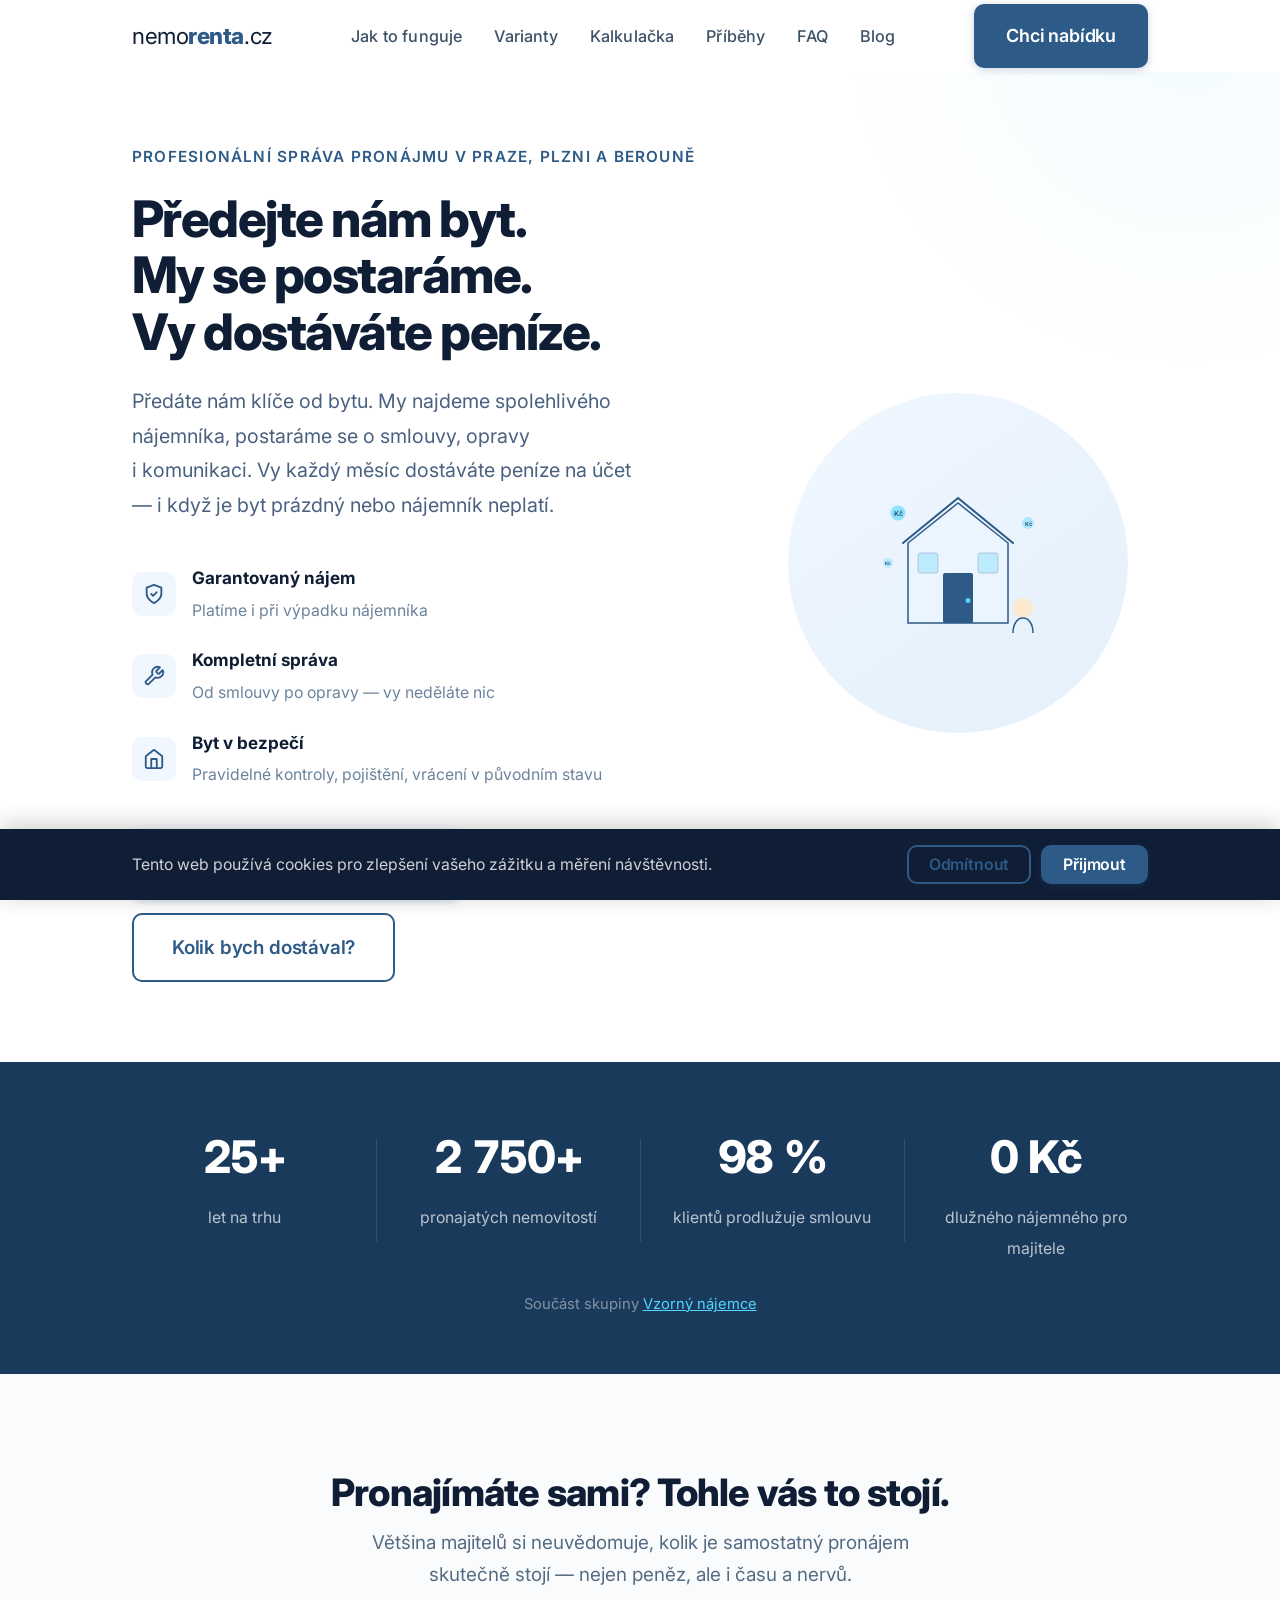
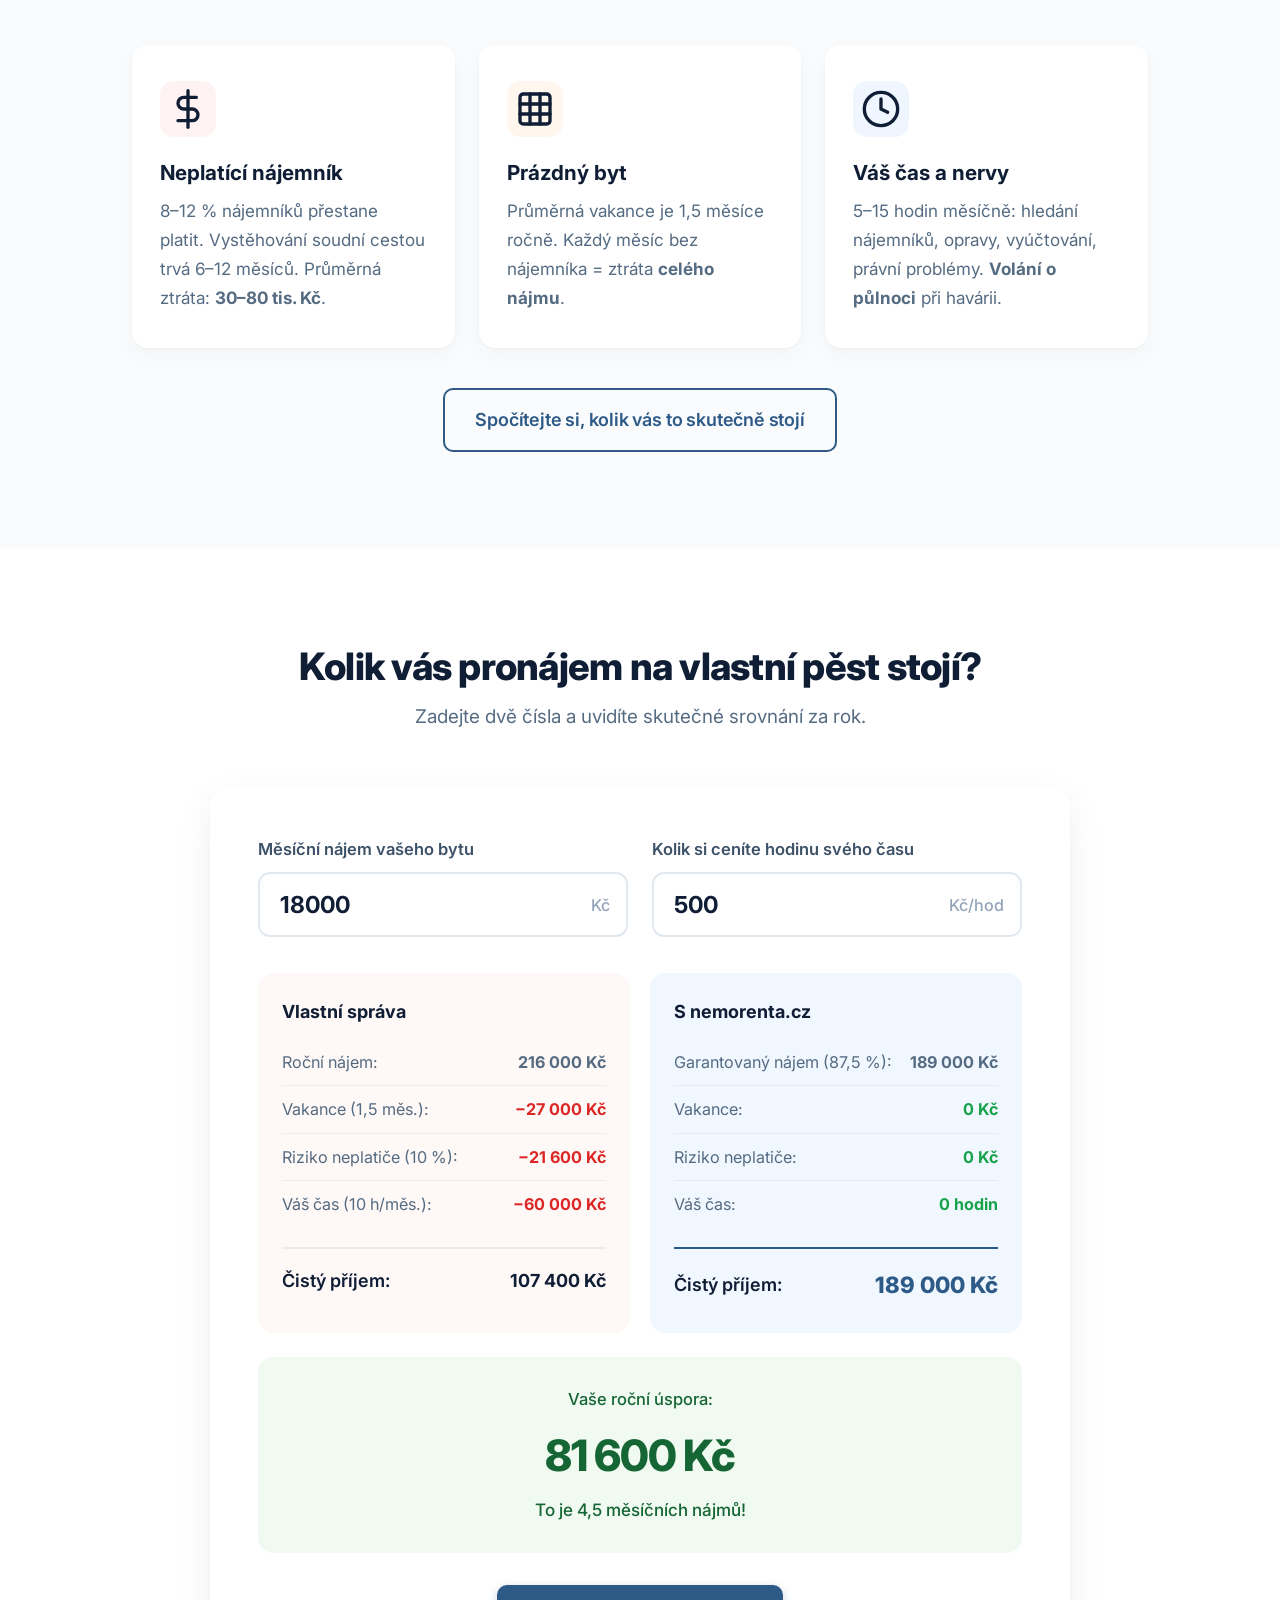
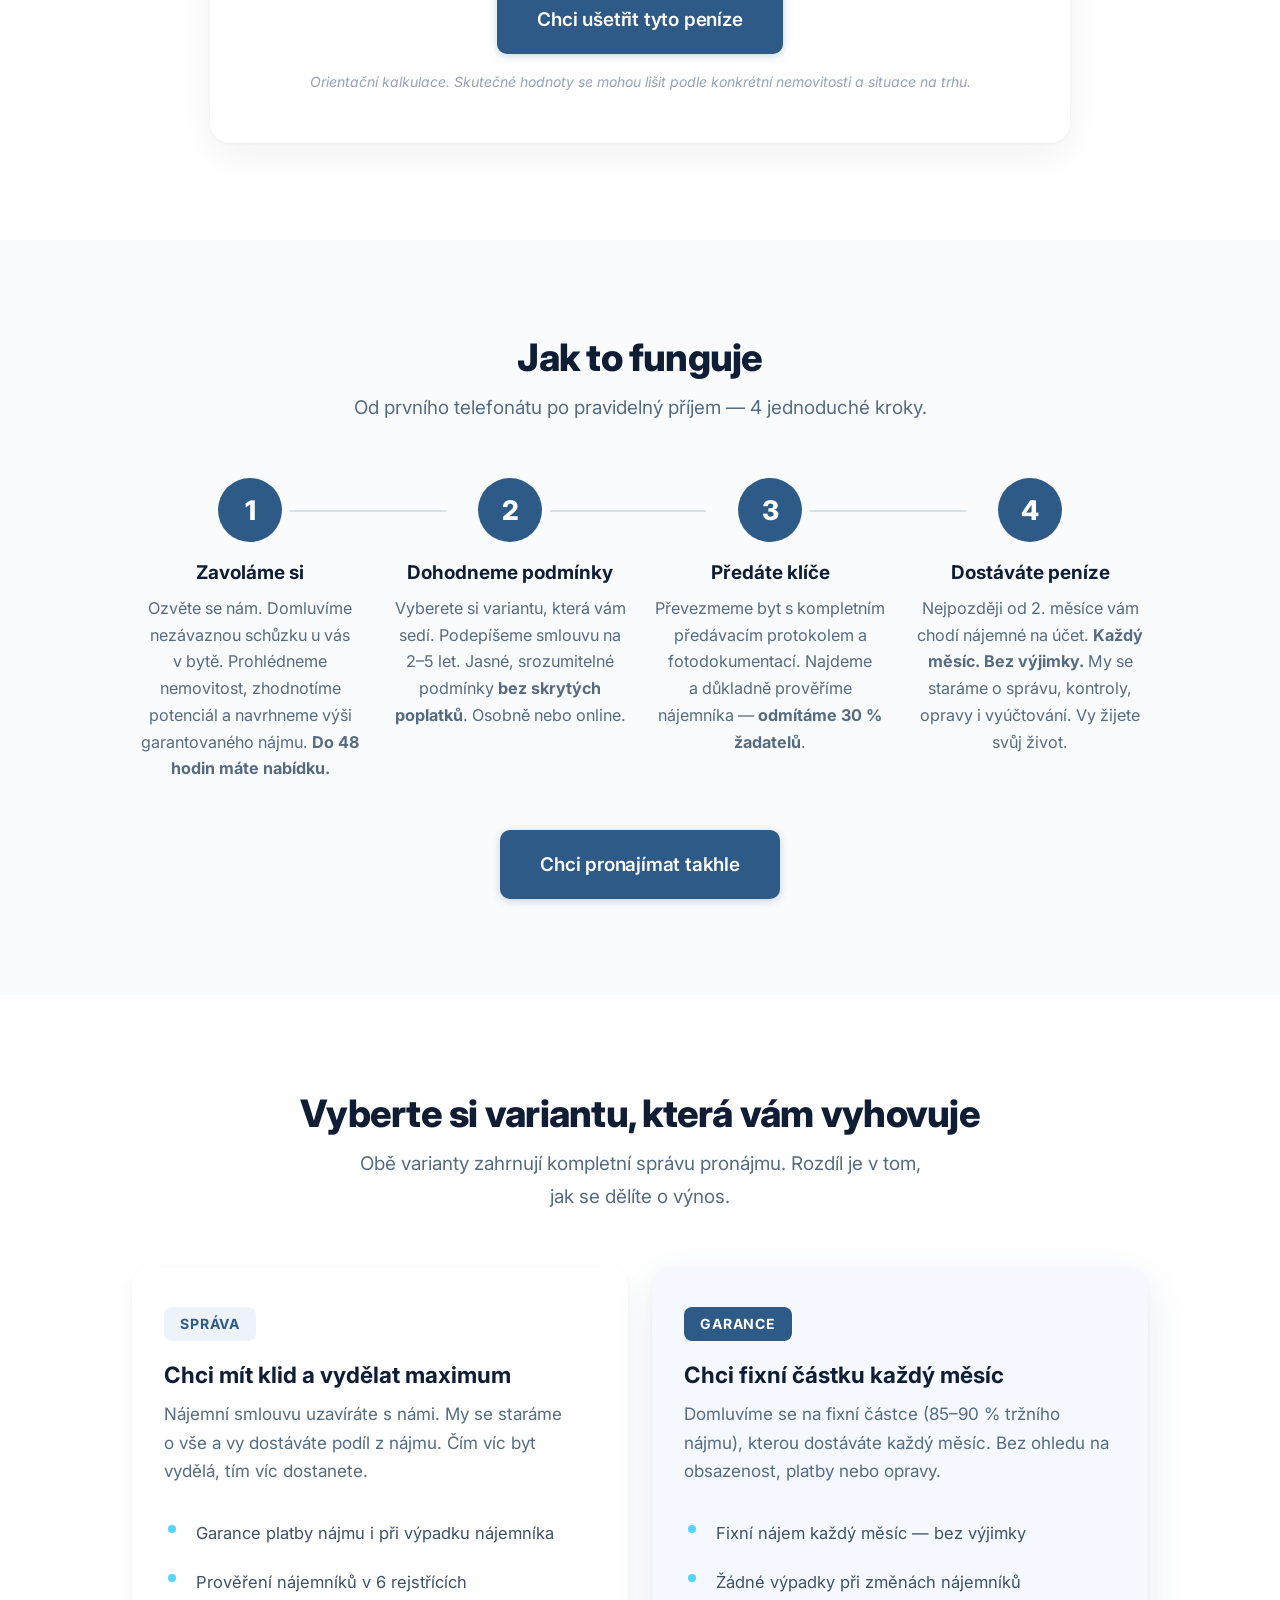
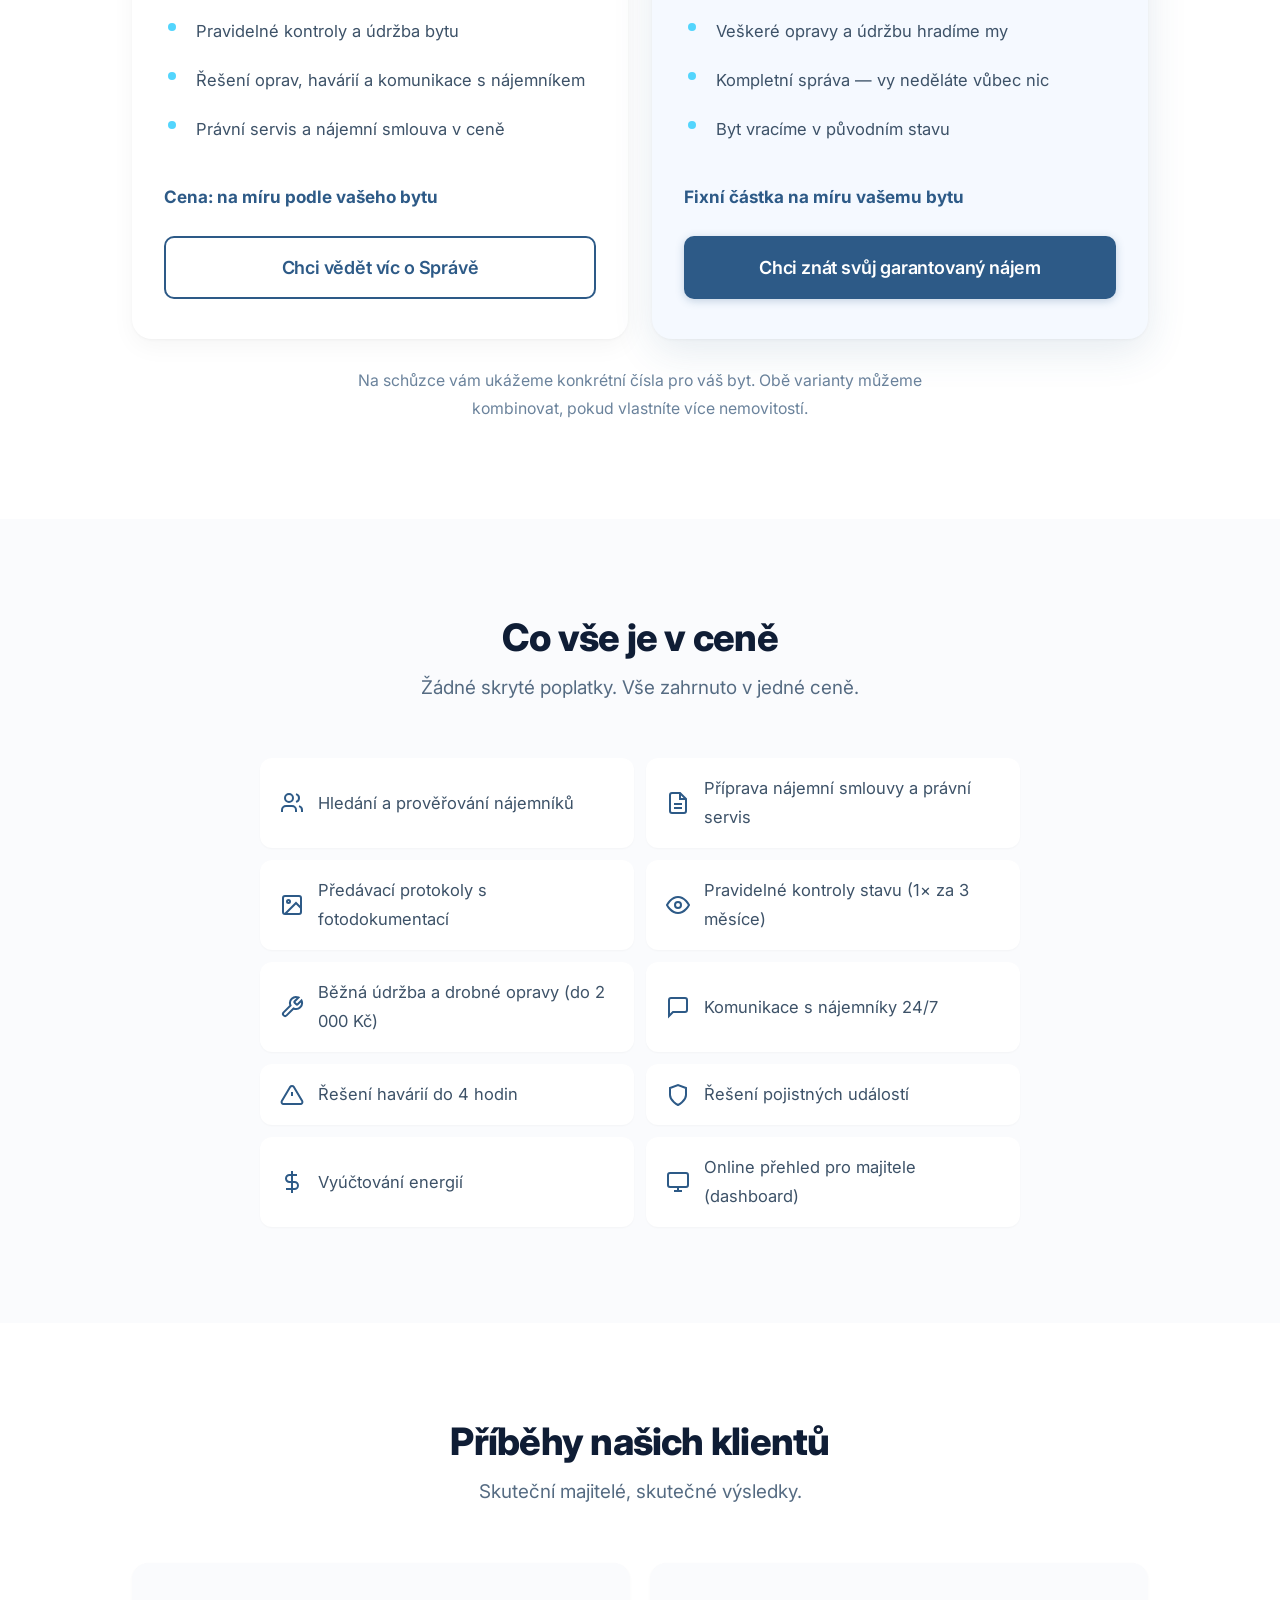
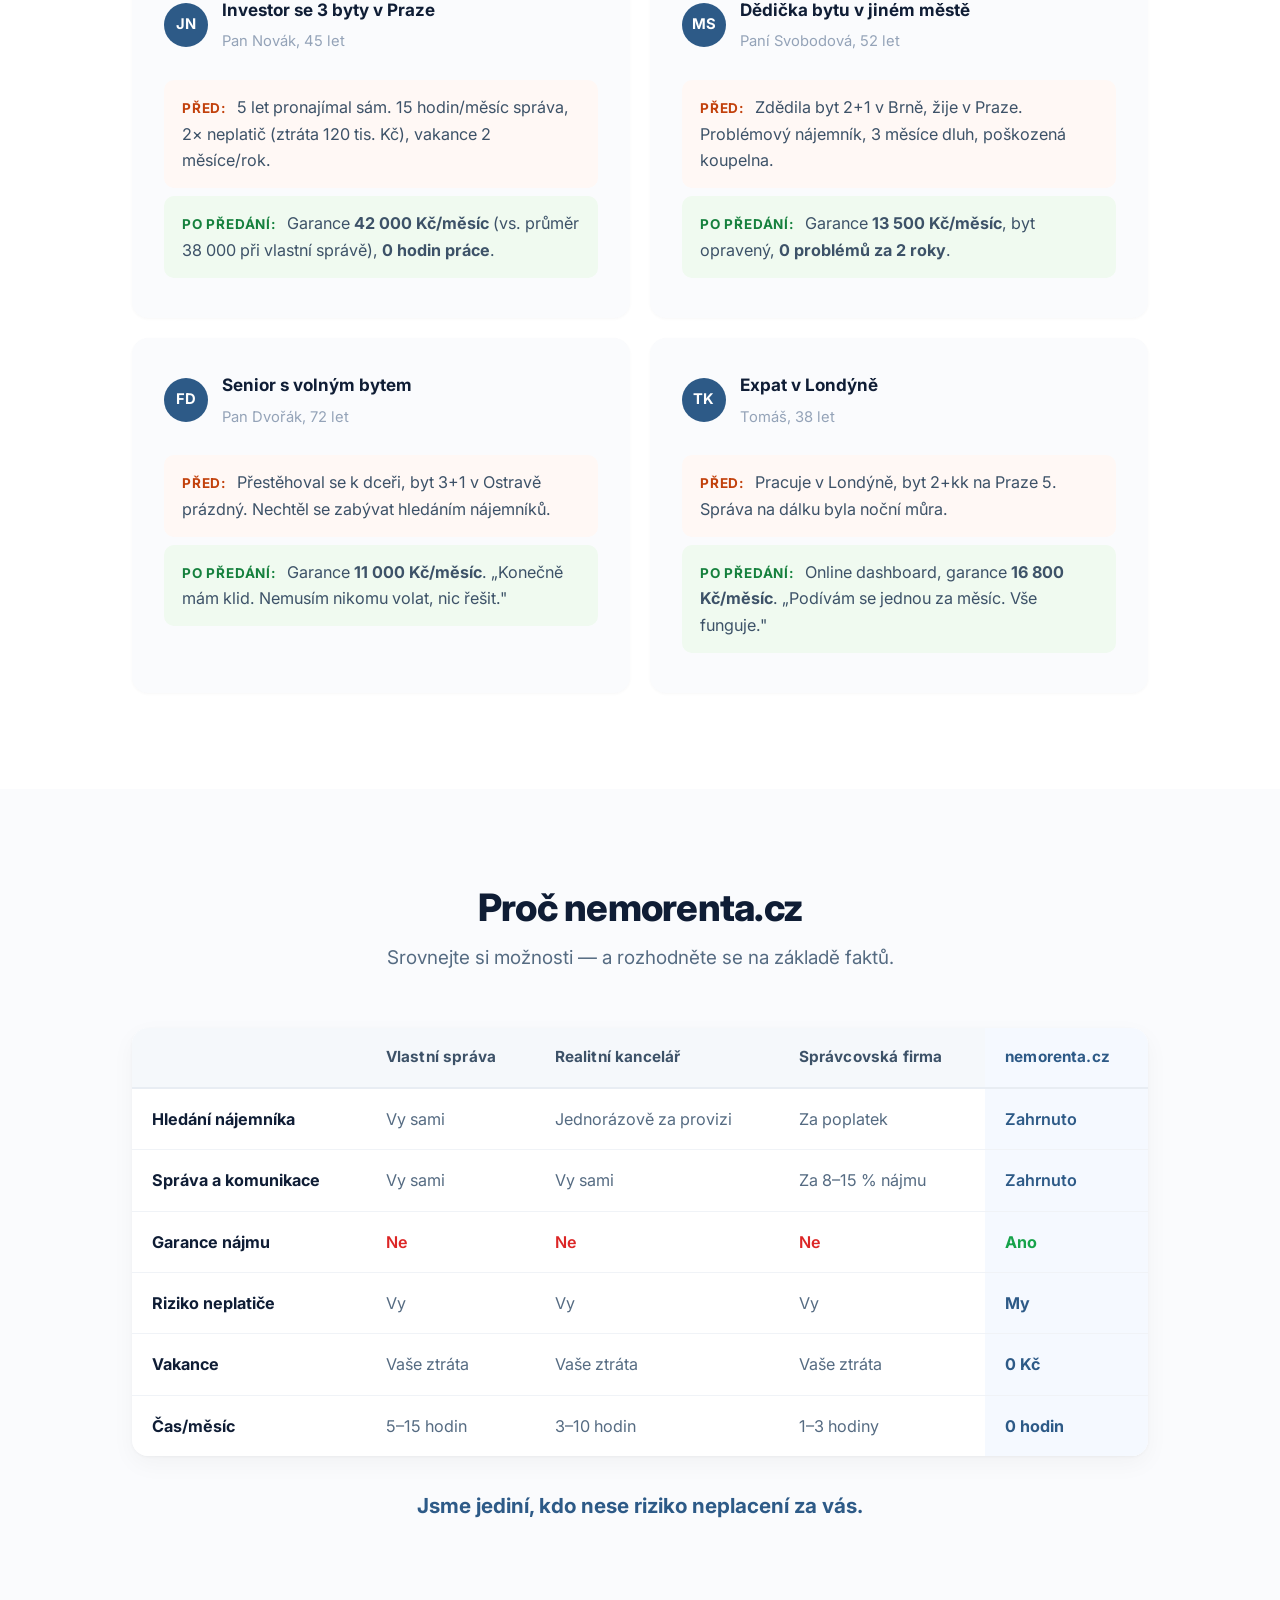
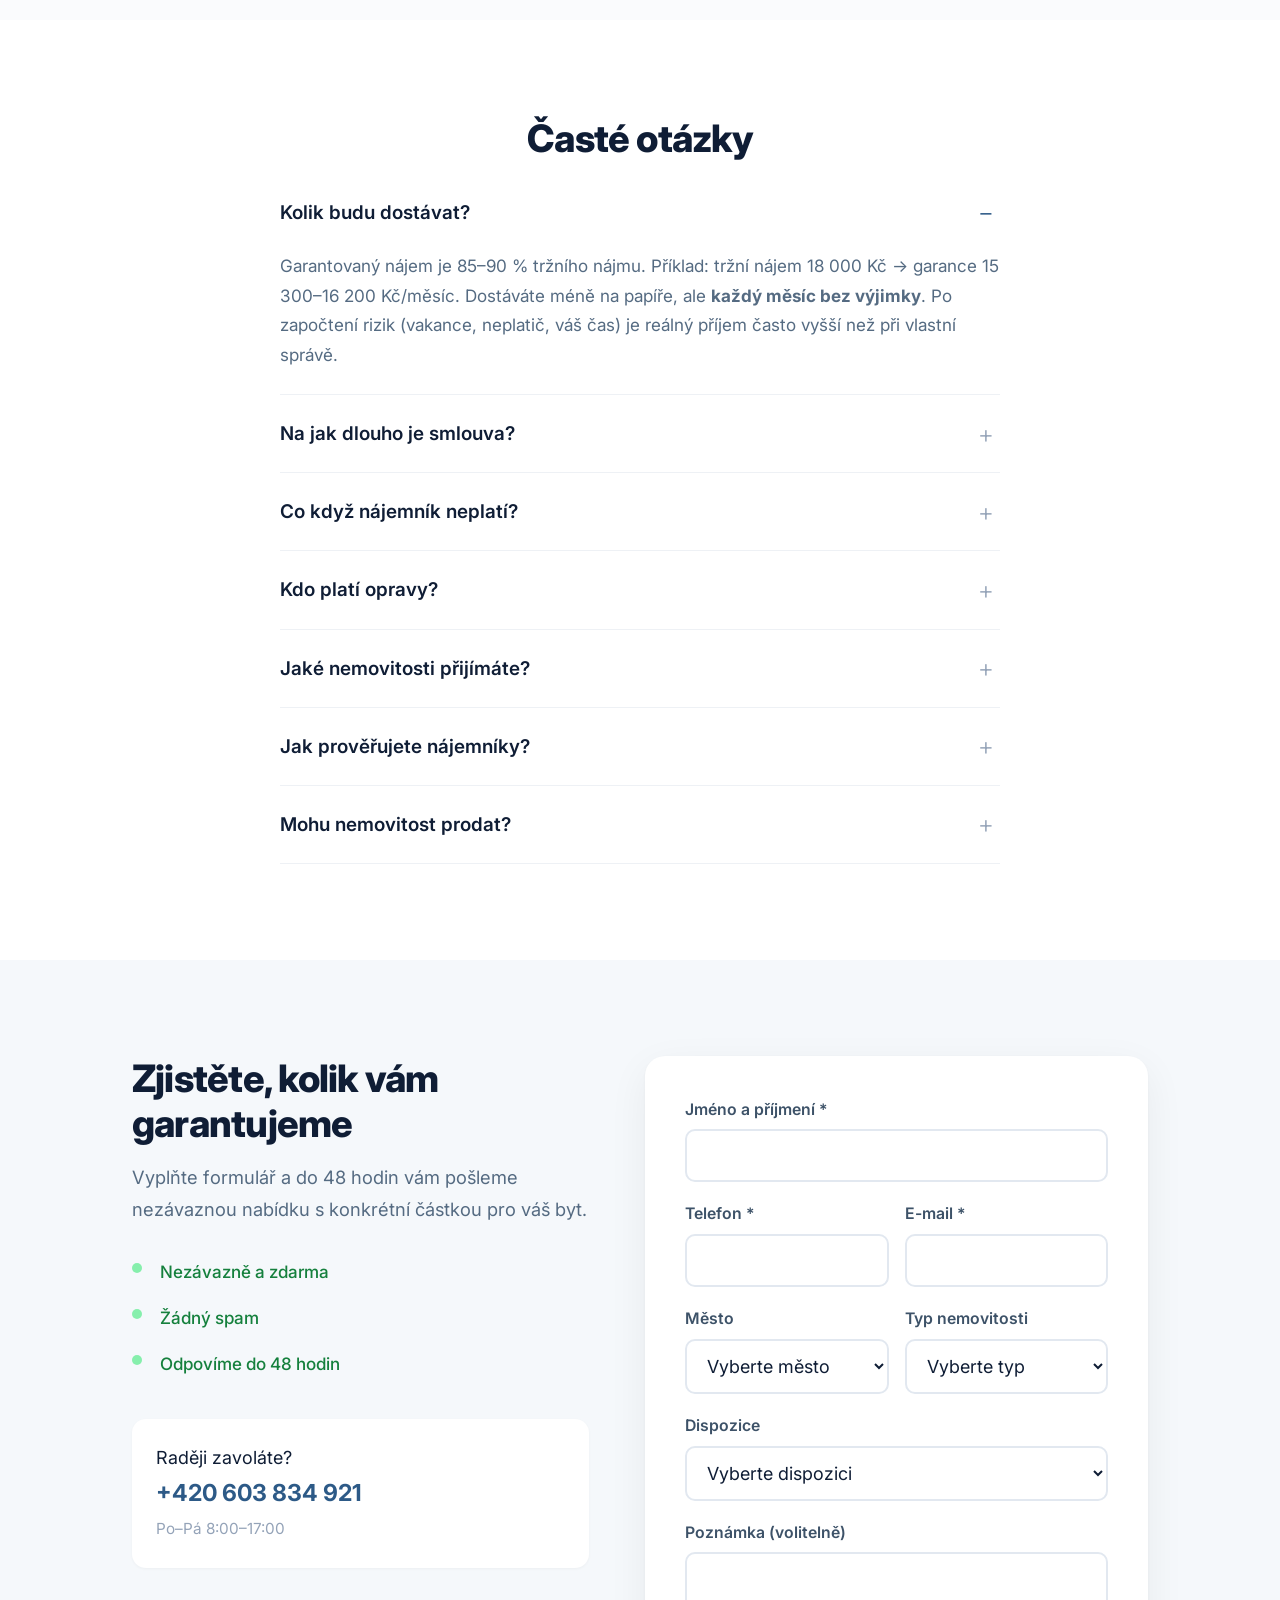
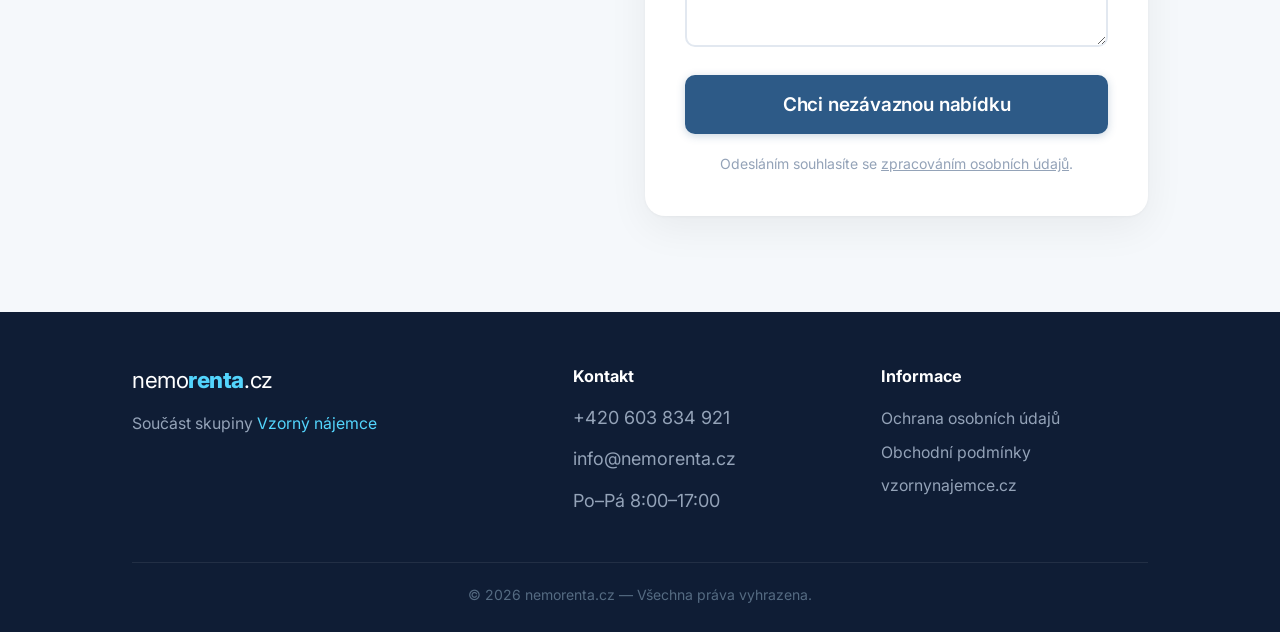
==== index.html @ b34152e7 "Blog integrace + Realvisor API připraveno" ====
<!DOCTYPE html>
<html lang="cs">
<head>
  <meta charset="UTF-8">
  <meta name="viewport" content="width=device-width, initial-scale=1.0">
  <title>nemorenta.cz – Pronájem bez starostí | Garantovaný nájem a správa nemovitostí</title>
  <meta name="description" content="Předejte nám svůj byt do správy. Garantujeme pravidelný nájem každý měsíc, staráme se o nájemníky i údržbu. Jednoduché a bezpečné.">
  <meta name="robots" content="index, follow">
  <meta property="og:title" content="nemorenta.cz – Pronájem bez starostí">
  <meta property="og:description" content="Předejte nám svůj byt do správy. Garantujeme pravidelný nájem každý měsíc.">
  <meta property="og:type" content="website">
  <meta property="og:url" content="https://nemorenta.cz">
  <meta property="og:locale" content="cs_CZ">
  <link rel="canonical" href="https://nemorenta.cz">
  <link rel="preconnect" href="https://fonts.googleapis.com">
  <link rel="preconnect" href="https://fonts.gstatic.com" crossorigin>
  <link href="https://fonts.googleapis.com/css2?family=Inter:wght@400;500;600;700;800&display=swap" rel="stylesheet">
  <link rel="icon" type="image/svg+xml" href="data:image/svg+xml,<svg xmlns='http://www.w3.org/2000/svg' viewBox='0 0 32 32'><rect width='32' height='32' rx='6' fill='%232D5A87'/><text x='16' y='23' text-anchor='middle' fill='white' font-size='18' font-weight='bold' font-family='sans-serif'>n</text></svg>">
  <link rel="stylesheet" href="style.css">

  <!-- Schema.org: LocalBusiness -->
  <script type="application/ld+json">
  {
    "@context": "https://schema.org",
    "@type": "LocalBusiness",
    "name": "nemorenta.cz",
    "description": "Profesionální správa pronájmu a garantovaný nájem pro majitele nemovitostí.",
    "url": "https://nemorenta.cz",
    "telephone": "+420603834921",
    "address": {
      "@type": "PostalAddress",
      "addressLocality": "Praha",
      "addressCountry": "CZ"
    },
    "parentOrganization": {
      "@type": "Organization",
      "name": "Vzorný nájemce",
      "url": "https://vzornynajemce.cz"
    }
  }
  </script>

  <!-- Schema.org: FAQPage -->
  <script type="application/ld+json">
  {
    "@context": "https://schema.org",
    "@type": "FAQPage",
    "mainEntity": [
      {
        "@type": "Question",
        "name": "Kolik budu dostávat?",
        "acceptedAnswer": {
          "@type": "Answer",
          "text": "Garantovaný nájem je 85–90 % tržního nájmu. Příklad: tržní nájem 18 000 Kč → garance 15 300–16 200 Kč/měsíc. Dostáváte méně na papíře, ale KAŽDÝ měsíc bez výjimky."
        }
      },
      {
        "@type": "Question",
        "name": "Na jak dlouho je smlouva?",
        "acceptedAnswer": {
          "@type": "Answer",
          "text": "Standardně 3 roky, minimum 2 roky. Výpovědní lhůta 3 měsíce. Po skončení můžete prodloužit, převzít nájemníka, nebo nemovitost převzít zpět."
        }
      },
      {
        "@type": "Question",
        "name": "Co když nájemník neplatí?",
        "acceptedAnswer": {
          "@type": "Answer",
          "text": "To je náš problém, ne váš. Vy dostáváte garantovaný nájem bez ohledu na platby nájemníka. Máme screening, kauce 2 měsíce, pojištění a právní oddělení."
        }
      },
      {
        "@type": "Question",
        "name": "Kdo platí opravy?",
        "acceptedAnswer": {
          "@type": "Answer",
          "text": "Drobné opravy do 2 000 Kč jsou v ceně. Větší opravy hradí majitel, ale my vše koordinujeme – vybereme řemeslníka, dohlédneme na kvalitu. Havárie řešíme do 4 hodin."
        }
      },
      {
        "@type": "Question",
        "name": "Jaké nemovitosti přijímáte?",
        "acceptedAnswer": {
          "@type": "Answer",
          "text": "Byty a domy v dobrém stavu v Praze a krajských městech. Funkční rozvody, bez závažných vad, platný PENB. Před podpisem provedeme bezplatnou prohlídku a ocenění."
        }
      },
      {
        "@type": "Question",
        "name": "Jak prověřujete nájemníky?",
        "acceptedAnswer": {
          "@type": "Answer",
          "text": "5stupňový screening: ověření identity, kontrola příjmu (min. 3× nájem), registry dlužníků (SOLUS, CRIBIS, exekuce), reference od předchozího pronajímatele, osobní pohovor. Odmítáme cca 30 % žadatelů."
        }
      },
      {
        "@type": "Question",
        "name": "Mohu nemovitost prodat?",
        "acceptedAnswer": {
          "@type": "Answer",
          "text": "Ano. Nový majitel může převzít smlouvu (výhoda – okamžitý příjem), nebo ji ukončíme s 3měsíční výpovědní lhůtou."
        }
      }
    ]
  }
  </script>
</head>
<body>

  <!-- ========== HEADER / NAV ========== -->
  <header class="header" id="header">
    <div class="container header__inner">
      <a href="/" class="header__logo">
        <span class="logo-text">nemo<strong>renta</strong>.cz</span>
      </a>
      <nav class="header__nav header__nav--desktop">
        <a href="#jak-to-funguje">Jak to funguje</a>
        <a href="#varianty">Varianty</a>
        <a href="#kalkulacka">Kalkulačka</a>
        <a href="#pribehy">Příběhy</a>
        <a href="#faq">FAQ</a>
        <a href="./blog/index.html">Blog</a>
      </nav>
      <a href="#formular" class="btn btn--primary header__cta">Chci nabídku</a>
      <button class="header__hamburger" id="hamburger" aria-label="Menu">
        <span></span><span></span><span></span>
      </button>
    </div>
  </header>

  <!-- Mobile nav overlay (outside header to avoid stacking context issues) -->
  <div class="mobile-nav" id="mobile-nav">
    <nav class="mobile-nav__inner">
      <a href="#jak-to-funguje">Jak to funguje</a>
      <a href="#varianty">Varianty</a>
      <a href="#kalkulacka">Kalkulačka</a>
      <a href="#pribehy">Příběhy</a>
      <a href="#faq">FAQ</a>
      <a href="./blog/index.html">Blog</a>
      <a href="#formular" class="btn btn--primary btn--lg btn--full mobile-nav__cta">Chci nabídku</a>
    </nav>
  </div>

  <!-- ========== 1. HERO ========== -->
  <section class="hero" id="hero">
    <div class="container hero__inner">
      <div class="hero__content">
        <p class="hero__overtitle">Profesionální správa pronájmu v Praze, Plzni a Berouně</p>
        <h1 class="hero__title">Předejte nám byt.<br>My se postaráme.<br>Vy dostáváte peníze.</h1>
        <p class="hero__subtitle">Předáte nám klíče od bytu. My najdeme spolehlivého nájemníka, postaráme se o&nbsp;smlouvy, opravy i&nbsp;komunikaci. Vy každý měsíc dostáváte peníze na&nbsp;účet — i&nbsp;když je byt prázdný nebo nájemník neplatí.</p>

        <div class="hero__features">
          <div class="hero__feature">
            <div class="hero__feature-icon">
              <svg width="32" height="32" viewBox="0 0 24 24" fill="none" stroke="currentColor" stroke-width="2" stroke-linecap="round" stroke-linejoin="round"><path d="M12 22s8-4 8-10V5l-8-3-8 3v7c0 6 8 10 8 10z"/><path d="m9 12 2 2 4-4"/></svg>
            </div>
            <div>
              <strong>Garantovaný nájem</strong>
              <span>Platíme i při výpadku nájemníka</span>
            </div>
          </div>
          <div class="hero__feature">
            <div class="hero__feature-icon">
              <svg width="32" height="32" viewBox="0 0 24 24" fill="none" stroke="currentColor" stroke-width="2" stroke-linecap="round" stroke-linejoin="round"><path d="M14.7 6.3a1 1 0 0 0 0 1.4l1.6 1.6a1 1 0 0 0 1.4 0l3.77-3.77a6 6 0 0 1-7.94 7.94l-6.91 6.91a2.12 2.12 0 0 1-3-3l6.91-6.91a6 6 0 0 1 7.94-7.94l-3.76 3.76z"/></svg>
            </div>
            <div>
              <strong>Kompletní správa</strong>
              <span>Od smlouvy po opravy — vy neděláte nic</span>
            </div>
          </div>
          <div class="hero__feature">
            <div class="hero__feature-icon">
              <svg width="32" height="32" viewBox="0 0 24 24" fill="none" stroke="currentColor" stroke-width="2" stroke-linecap="round" stroke-linejoin="round"><path d="m3 9 9-7 9 7v11a2 2 0 0 1-2 2H5a2 2 0 0 1-2-2z"/><polyline points="9 22 9 12 15 12 15 22"/></svg>
            </div>
            <div>
              <strong>Byt v bezpečí</strong>
              <span>Pravidelné kontroly, pojištění, vrácení v původním stavu</span>
            </div>
          </div>
        </div>

        <div class="hero__ctas">
          <a href="#formular" class="btn btn--primary btn--lg">Chci pronajímat bez starostí</a>
          <a href="#kalkulacka" class="btn btn--outline btn--lg">Kolik bych dostával?</a>
        </div>
      </div>
      <div class="hero__visual">
        <div class="hero__illustration">
          <svg viewBox="0 0 400 400" fill="none" xmlns="http://www.w3.org/2000/svg">
            <!-- House -->
            <path d="M200 80L100 160V320H300V160L200 80Z" fill="#EBF5FF" stroke="#2D5A87" stroke-width="3"/>
            <rect x="170" y="220" width="60" height="100" rx="4" fill="#2D5A87"/>
            <circle cx="220" cy="275" r="5" fill="#53D5FD"/>
            <rect x="120" y="180" width="40" height="40" rx="4" fill="#53D5FD" opacity="0.3" stroke="#2D5A87" stroke-width="2"/>
            <rect x="240" y="180" width="40" height="40" rx="4" fill="#53D5FD" opacity="0.3" stroke="#2D5A87" stroke-width="2"/>
            <path d="M90 160L200 70L310 160" stroke="#2D5A87" stroke-width="4" stroke-linecap="round"/>
            <!-- Person relaxing -->
            <circle cx="330" cy="290" r="20" fill="#FDE8D0"/>
            <path d="M310 340C310 320 320 310 330 310C340 310 350 320 350 340" stroke="#2D5A87" stroke-width="3" fill="none"/>
            <!-- Coin/money symbols -->
            <circle cx="80" cy="100" r="15" fill="#53D5FD" opacity="0.6"/>
            <text x="80" y="105" text-anchor="middle" fill="#2D5A87" font-size="14" font-weight="bold">Kč</text>
            <circle cx="340" cy="120" r="12" fill="#53D5FD" opacity="0.4"/>
            <text x="340" y="125" text-anchor="middle" fill="#2D5A87" font-size="11" font-weight="bold">Kč</text>
            <circle cx="60" cy="200" r="10" fill="#53D5FD" opacity="0.3"/>
            <text x="60" y="204" text-anchor="middle" fill="#2D5A87" font-size="9" font-weight="bold">Kč</text>
          </svg>
        </div>
      </div>
    </div>
  </section>

  <!-- ========== 2. SOCIAL PROOF – ČÍSLA ========== -->
  <section class="stats">
    <div class="container">
      <div class="stats__grid">
        <div class="stats__item">
          <span class="stats__number">25+</span>
          <span class="stats__label">let na trhu</span>
        </div>
        <div class="stats__item">
          <span class="stats__number">2 750+</span>
          <span class="stats__label">pronajatých nemovitostí</span>
        </div>
        <div class="stats__item">
          <span class="stats__number">98 %</span>
          <span class="stats__label">klientů prodlužuje smlouvu</span>
        </div>
        <div class="stats__item">
          <span class="stats__number">0 Kč</span>
          <span class="stats__label">dlužného nájemného pro majitele</span>
        </div>
      </div>
      <p class="stats__note">Součást skupiny <a href="https://vzornynajemce.cz" target="_blank" rel="noopener">Vzorný nájemce</a></p>
    </div>
  </section>

  <!-- ========== 3. BOLESTI MAJITELE ========== -->
  <section class="problems" id="problemy">
    <div class="container">
      <h2 class="section-title reveal">Pronajímáte sami? Tohle vás to stojí.</h2>
      <p class="section-subtitle reveal">Většina majitelů si neuvědomuje, kolik je samostatný pronájem skutečně stojí — nejen peněz, ale i času a nervů.</p>

      <div class="problems__grid">
        <div class="problems__card reveal reveal-delay-1">
          <div class="problems__icon problems__icon--red">
            <svg width="40" height="40" viewBox="0 0 24 24" fill="none" stroke="currentColor" stroke-width="2" stroke-linecap="round" stroke-linejoin="round"><line x1="12" y1="1" x2="12" y2="23"/><path d="M17 5H9.5a3.5 3.5 0 0 0 0 7h5a3.5 3.5 0 0 1 0 7H6"/></svg>
          </div>
          <h3>Neplatící nájemník</h3>
          <p>8–12 % nájemníků přestane platit. Vystěhování soudní cestou trvá 6–12 měsíců. Průměrná ztráta: <strong>30–80 tis. Kč</strong>.</p>
        </div>
        <div class="problems__card reveal reveal-delay-2">
          <div class="problems__icon problems__icon--orange">
            <svg width="40" height="40" viewBox="0 0 24 24" fill="none" stroke="currentColor" stroke-width="2" stroke-linecap="round" stroke-linejoin="round"><rect x="3" y="3" width="18" height="18" rx="2" ry="2"/><line x1="9" y1="3" x2="9" y2="21"/><line x1="15" y1="3" x2="15" y2="21"/><line x1="3" y1="9" x2="21" y2="9"/><line x1="3" y1="15" x2="21" y2="15"/></svg>
          </div>
          <h3>Prázdný byt</h3>
          <p>Průměrná vakance je 1,5 měsíce ročně. Každý měsíc bez nájemníka = ztráta <strong>celého nájmu</strong>.</p>
        </div>
        <div class="problems__card reveal reveal-delay-3">
          <div class="problems__icon problems__icon--blue">
            <svg width="40" height="40" viewBox="0 0 24 24" fill="none" stroke="currentColor" stroke-width="2" stroke-linecap="round" stroke-linejoin="round"><circle cx="12" cy="12" r="10"/><polyline points="12 6 12 12 16 14"/></svg>
          </div>
          <h3>Váš čas a nervy</h3>
          <p>5–15 hodin měsíčně: hledání nájemníků, opravy, vyúčtování, právní problémy. <strong>Volání o půlnoci</strong> při havárii.</p>
        </div>
      </div>

      <div class="problems__cta">
        <a href="#kalkulacka" class="btn btn--outline">Spočítejte si, kolik vás to skutečně stojí</a>
      </div>
    </div>
  </section>

  <!-- ========== 4. KALKULAČKA NÁKLADŮ ========== -->
  <section class="calculator" id="kalkulacka">
    <div class="container">
      <h2 class="section-title reveal">Kolik vás pronájem na vlastní pěst stojí?</h2>
      <p class="section-subtitle reveal">Zadejte dvě čísla a uvidíte skutečné srovnání za rok.</p>

      <div class="calculator__box reveal">
        <div class="calculator__inputs">
          <div class="calculator__field">
            <label for="calc-rent">Měsíční nájem vašeho bytu</label>
            <div class="calculator__input-wrap">
              <input type="number" id="calc-rent" value="18000" min="5000" max="100000" step="500">
              <span class="calculator__unit">Kč</span>
            </div>
          </div>
          <div class="calculator__field">
            <label for="calc-hourly">Kolik si ceníte hodinu svého času</label>
            <div class="calculator__input-wrap">
              <input type="number" id="calc-hourly" value="500" min="100" max="5000" step="50">
              <span class="calculator__unit">Kč/hod</span>
            </div>
          </div>
        </div>

        <div class="calculator__results" id="calc-results">
          <div class="calculator__comparison">
            <div class="calculator__col calculator__col--own">
              <h3>Vlastní správa</h3>
              <ul id="calc-own-list">
                <li>Roční nájem: <strong id="calc-own-gross">216 000 Kč</strong></li>
                <li class="calc-minus">Vakance (1,5 měs.): <strong id="calc-own-vacancy">−27 000 Kč</strong></li>
                <li class="calc-minus">Riziko neplatiče (10 %): <strong id="calc-own-risk">−21 600 Kč</strong></li>
                <li class="calc-minus">Váš čas (10 h/měs.): <strong id="calc-own-time">−60 000 Kč</strong></li>
              </ul>
              <div class="calculator__total">
                <span>Čistý příjem:</span>
                <strong id="calc-own-total">107 400 Kč</strong>
              </div>
            </div>
            <div class="calculator__col calculator__col--pro">
              <h3>S nemorenta.cz</h3>
              <ul>
                <li>Garantovaný nájem (87,5 %): <strong id="calc-pro-rent">189 000 Kč</strong></li>
                <li class="calc-zero">Vakance: <strong>0 Kč</strong></li>
                <li class="calc-zero">Riziko neplatiče: <strong>0 Kč</strong></li>
                <li class="calc-zero">Váš čas: <strong>0 hodin</strong></li>
              </ul>
              <div class="calculator__total calculator__total--highlight">
                <span>Čistý příjem:</span>
                <strong id="calc-pro-total">189 000 Kč</strong>
              </div>
            </div>
          </div>
          <div class="calculator__savings" id="calc-savings">
            <span class="calculator__savings-label">Vaše roční úspora:</span>
            <span class="calculator__savings-amount" id="calc-savings-amount">81 600 Kč</span>
            <span class="calculator__savings-months" id="calc-savings-months">To jsou 4,5 měsíčních nájmů!</span>
          </div>
        </div>

        <div class="calculator__action">
          <a href="#formular" class="btn btn--primary btn--lg">Chci ušetřit tyto peníze</a>
        </div>

        <p class="calculator__disclaimer">Orientační kalkulace. Skutečné hodnoty se mohou lišit podle konkrétní nemovitosti a situace na trhu.</p>
      </div>
    </div>
  </section>

  <!-- ========== 5. JAK TO FUNGUJE – 4 KROKY ========== -->
  <section class="steps" id="jak-to-funguje">
    <div class="container">
      <h2 class="section-title reveal">Jak to funguje</h2>
      <p class="section-subtitle reveal">Od prvního telefonátu po pravidelný příjem — 4 jednoduché kroky.</p>

      <div class="steps__grid">
        <div class="steps__item reveal reveal-delay-1">
          <div class="steps__number">1</div>
          <h3>Zavoláme si</h3>
          <p>Ozvěte se nám. Domluvíme nezávaznou schůzku u&nbsp;vás v&nbsp;bytě. Prohlédneme nemovitost, zhodnotíme potenciál a&nbsp;navrhneme výši garantovaného nájmu. <strong>Do 48 hodin máte nabídku.</strong></p>
        </div>
        <div class="steps__item reveal reveal-delay-2">
          <div class="steps__number">2</div>
          <h3>Dohodneme podmínky</h3>
          <p>Vyberete si variantu, která vám sedí. Podepíšeme smlouvu na 2–5 let. Jasné, srozumitelné podmínky <strong>bez skrytých poplatků</strong>. Osobně nebo online.</p>
        </div>
        <div class="steps__item reveal reveal-delay-3">
          <div class="steps__number">3</div>
          <h3>Předáte klíče</h3>
          <p>Převezmeme byt s kompletním předávacím protokolem a fotodokumentací. Najdeme a&nbsp;důkladně prověříme nájemníka — <strong>odmítáme 30 % žadatelů</strong>.</p>
        </div>
        <div class="steps__item reveal reveal-delay-4">
          <div class="steps__number">4</div>
          <h3>Dostáváte peníze</h3>
          <p>Nejpozději od 2. měsíce vám chodí nájemné na účet. <strong>Každý měsíc. Bez výjimky.</strong> My se staráme o&nbsp;správu, kontroly, opravy i&nbsp;vyúčtování. Vy žijete svůj život.</p>
        </div>
      </div>

      <div class="steps__cta">
        <a href="#formular" class="btn btn--primary btn--lg">Chci pronajímat takhle</a>
      </div>
    </div>
  </section>

  <!-- ========== 6. DVĚ VARIANTY ========== -->
  <section class="variants" id="varianty">
    <div class="container">
      <h2 class="section-title reveal">Vyberte si variantu, která vám vyhovuje</h2>
      <p class="section-subtitle reveal">Obě varianty zahrnují kompletní správu pronájmu. Rozdíl je v&nbsp;tom, jak se dělíte o&nbsp;výnos.</p>

      <div class="variants__grid">
        <div class="variants__card reveal reveal-delay-1">
          <div class="variants__badge">Správa</div>
          <h3>Chci mít klid a&nbsp;vydělat maximum</h3>
          <p class="variants__desc">Nájemní smlouvu uzavíráte s&nbsp;námi. My se staráme o&nbsp;vše a&nbsp;vy dostáváte podíl z&nbsp;nájmu. Čím víc byt vydělá, tím víc dostanete.</p>
          <ul class="variants__list">
            <li>Garance platby nájmu i při výpadku nájemníka</li>
            <li>Prověření nájemníků v 6 rejstřících</li>
            <li>Pravidelné kontroly a údržba bytu</li>
            <li>Řešení oprav, havárií a komunikace s nájemníkem</li>
            <li>Právní servis a nájemní smlouva v ceně</li>
          </ul>
          <p class="variants__price">Cena: na míru podle vašeho bytu</p>
          <a href="#formular" class="btn btn--outline btn--full">Chci vědět víc o Správě</a>
        </div>

        <div class="variants__card variants__card--featured reveal reveal-delay-2">
          <div class="variants__badge variants__badge--featured">Garance</div>
          <h3>Chci fixní částku každý měsíc</h3>
          <p class="variants__desc">Domluvíme se na fixní částce (85–90 % tržního nájmu), kterou dostáváte každý měsíc. Bez ohledu na obsazenost, platby nebo opravy.</p>
          <ul class="variants__list">
            <li>Fixní nájem každý měsíc — bez výjimky</li>
            <li>Žádné výpadky při změnách nájemníků</li>
            <li>Veškeré opravy a údržbu hradíme my</li>
            <li>Kompletní správa — vy neděláte vůbec nic</li>
            <li>Byt vracíme v původním stavu</li>
          </ul>
          <p class="variants__price">Fixní částka na míru vašemu bytu</p>
          <a href="#formular" class="btn btn--primary btn--full">Chci znát svůj garantovaný nájem</a>
        </div>
      </div>

      <p class="variants__footnote">Na schůzce vám ukážeme konkrétní čísla pro váš byt. Obě varianty můžeme kombinovat, pokud vlastníte více nemovitostí.</p>
    </div>
  </section>

  <!-- ========== 7. CO VŠE JE V CENĚ ========== -->
  <section class="services" id="sluzby">
    <div class="container">
      <h2 class="section-title reveal">Co vše je v ceně</h2>
      <p class="section-subtitle reveal">Žádné skryté poplatky. Vše zahrnuto v jedné ceně.</p>

      <div class="services__grid reveal">
        <div class="services__item">
          <svg width="28" height="28" viewBox="0 0 24 24" fill="none" stroke="#2D5A87" stroke-width="2"><path d="M16 21v-2a4 4 0 0 0-4-4H6a4 4 0 0 0-4 4v2"/><circle cx="9" cy="7" r="4"/><path d="M22 21v-2a4 4 0 0 0-3-3.87"/><path d="M16 3.13a4 4 0 0 1 0 7.75"/></svg>
          <span>Hledání a prověřování nájemníků</span>
        </div>
        <div class="services__item">
          <svg width="28" height="28" viewBox="0 0 24 24" fill="none" stroke="#2D5A87" stroke-width="2"><path d="M14 2H6a2 2 0 0 0-2 2v16a2 2 0 0 0 2 2h12a2 2 0 0 0 2-2V8z"/><polyline points="14 2 14 8 20 8"/><line x1="16" y1="13" x2="8" y2="13"/><line x1="16" y1="17" x2="8" y2="17"/></svg>
          <span>Příprava nájemní smlouvy a právní servis</span>
        </div>
        <div class="services__item">
          <svg width="28" height="28" viewBox="0 0 24 24" fill="none" stroke="#2D5A87" stroke-width="2"><rect x="3" y="3" width="18" height="18" rx="2"/><circle cx="8.5" cy="8.5" r="1.5"/><polyline points="21 15 16 10 5 21"/></svg>
          <span>Předávací protokoly s fotodokumentací</span>
        </div>
        <div class="services__item">
          <svg width="28" height="28" viewBox="0 0 24 24" fill="none" stroke="#2D5A87" stroke-width="2"><path d="M1 12s4-8 11-8 11 8 11 8-4 8-11 8-11-8-11-8z"/><circle cx="12" cy="12" r="3"/></svg>
          <span>Pravidelné kontroly stavu (1&times; za 3 měsíce)</span>
        </div>
        <div class="services__item">
          <svg width="28" height="28" viewBox="0 0 24 24" fill="none" stroke="#2D5A87" stroke-width="2"><path d="M14.7 6.3a1 1 0 0 0 0 1.4l1.6 1.6a1 1 0 0 0 1.4 0l3.77-3.77a6 6 0 0 1-7.94 7.94l-6.91 6.91a2.12 2.12 0 0 1-3-3l6.91-6.91a6 6 0 0 1 7.94-7.94l-3.76 3.76z"/></svg>
          <span>Běžná údržba a drobné opravy (do 2 000 Kč)</span>
        </div>
        <div class="services__item">
          <svg width="28" height="28" viewBox="0 0 24 24" fill="none" stroke="#2D5A87" stroke-width="2"><path d="M21 15a2 2 0 0 1-2 2H7l-4 4V5a2 2 0 0 1 2-2h14a2 2 0 0 1 2 2z"/></svg>
          <span>Komunikace s nájemníky 24/7</span>
        </div>
        <div class="services__item">
          <svg width="28" height="28" viewBox="0 0 24 24" fill="none" stroke="#2D5A87" stroke-width="2"><path d="M10.29 3.86L1.82 18a2 2 0 0 0 1.71 3h16.94a2 2 0 0 0 1.71-3L13.71 3.86a2 2 0 0 0-3.42 0z"/><line x1="12" y1="9" x2="12" y2="13"/><line x1="12" y1="17" x2="12.01" y2="17"/></svg>
          <span>Řešení havárií do 4 hodin</span>
        </div>
        <div class="services__item">
          <svg width="28" height="28" viewBox="0 0 24 24" fill="none" stroke="#2D5A87" stroke-width="2"><path d="M12 22s8-4 8-10V5l-8-3-8 3v7c0 6 8 10 8 10z"/></svg>
          <span>Řešení pojistných událostí</span>
        </div>
        <div class="services__item">
          <svg width="28" height="28" viewBox="0 0 24 24" fill="none" stroke="#2D5A87" stroke-width="2"><line x1="12" y1="1" x2="12" y2="23"/><path d="M17 5H9.5a3.5 3.5 0 0 0 0 7h5a3.5 3.5 0 0 1 0 7H6"/></svg>
          <span>Vyúčtování energií</span>
        </div>
        <div class="services__item">
          <svg width="28" height="28" viewBox="0 0 24 24" fill="none" stroke="#2D5A87" stroke-width="2"><rect x="2" y="3" width="20" height="14" rx="2" ry="2"/><line x1="8" y1="21" x2="16" y2="21"/><line x1="12" y1="17" x2="12" y2="21"/></svg>
          <span>Online přehled pro majitele (dashboard)</span>
        </div>
      </div>
    </div>
  </section>

  <!-- ========== 8. PŘÍBĚHY KLIENTŮ ========== -->
  <section class="stories" id="pribehy">
    <div class="container">
      <h2 class="section-title reveal">Příběhy našich klientů</h2>
      <p class="section-subtitle reveal">Skuteční majitelé, skutečné výsledky.</p>

      <div class="stories__grid">
        <div class="stories__card reveal">
          <div class="stories__header">
            <div class="stories__avatar">JN</div>
            <div>
              <strong>Investor se 3 byty v Praze</strong>
              <span>Pan Novák, 45 let</span>
            </div>
          </div>
          <div class="stories__before">
            <span class="stories__label">Před:</span>
            5 let pronajímal sám. 15 hodin/měsíc správa, 2&times; neplatič (ztráta 120 tis. Kč), vakance 2 měsíce/rok.
          </div>
          <div class="stories__after">
            <span class="stories__label">Po předání:</span>
            Garance <strong>42 000 Kč/měsíc</strong> (vs. průměr 38 000 při vlastní správě), <strong>0 hodin práce</strong>.
          </div>
        </div>

        <div class="stories__card reveal">
          <div class="stories__header">
            <div class="stories__avatar">MS</div>
            <div>
              <strong>Dědička bytu v jiném městě</strong>
              <span>Paní Svobodová, 52 let</span>
            </div>
          </div>
          <div class="stories__before">
            <span class="stories__label">Před:</span>
            Zdědila byt 2+1 v Brně, žije v Praze. Problémový nájemník, 3 měsíce dluh, poškozená koupelna.
          </div>
          <div class="stories__after">
            <span class="stories__label">Po předání:</span>
            Garance <strong>13 500 Kč/měsíc</strong>, byt opravený, <strong>0 problémů za 2 roky</strong>.
          </div>
        </div>

        <div class="stories__card reveal">
          <div class="stories__header">
            <div class="stories__avatar">FD</div>
            <div>
              <strong>Senior s volným bytem</strong>
              <span>Pan Dvořák, 72 let</span>
            </div>
          </div>
          <div class="stories__before">
            <span class="stories__label">Před:</span>
            Přestěhoval se k dceři, byt 3+1 v Ostravě prázdný. Nechtěl se zabývat hledáním nájemníků.
          </div>
          <div class="stories__after">
            <span class="stories__label">Po předání:</span>
            Garance <strong>11 000 Kč/měsíc</strong>. „Konečně mám klid. Nemusím nikomu volat, nic řešit."
          </div>
        </div>

        <div class="stories__card reveal">
          <div class="stories__header">
            <div class="stories__avatar">TK</div>
            <div>
              <strong>Expat v Londýně</strong>
              <span>Tomáš, 38 let</span>
            </div>
          </div>
          <div class="stories__before">
            <span class="stories__label">Před:</span>
            Pracuje v Londýně, byt 2+kk na Praze 5. Správa na dálku byla noční můra.
          </div>
          <div class="stories__after">
            <span class="stories__label">Po předání:</span>
            Online dashboard, garance <strong>16 800 Kč/měsíc</strong>. „Podívám se jednou za měsíc. Vše funguje."
          </div>
        </div>
      </div>
    </div>
  </section>

  <!-- ========== 9. SROVNÁNÍ ========== -->
  <section class="comparison" id="srovnani">
    <div class="container">
      <h2 class="section-title reveal">Proč nemorenta.cz</h2>
      <p class="section-subtitle reveal">Srovnejte si možnosti — a rozhodněte se na základě faktů.</p>

      <div class="comparison__table-wrap reveal">
        <table class="comparison__table">
          <thead>
            <tr>
              <th></th>
              <th>Vlastní správa</th>
              <th>Realitní kancelář</th>
              <th>Správcovská firma</th>
              <th class="comparison__highlight">nemorenta.cz</th>
            </tr>
          </thead>
          <tbody>
            <tr>
              <td><strong>Hledání nájemníka</strong></td>
              <td>Vy sami</td>
              <td>Jednorázově za provizi</td>
              <td>Za poplatek</td>
              <td class="comparison__highlight">Zahrnuto</td>
            </tr>
            <tr>
              <td><strong>Správa a komunikace</strong></td>
              <td>Vy sami</td>
              <td>Vy sami</td>
              <td>Za 8–15 % nájmu</td>
              <td class="comparison__highlight">Zahrnuto</td>
            </tr>
            <tr>
              <td><strong>Garance nájmu</strong></td>
              <td class="comparison__no">Ne</td>
              <td class="comparison__no">Ne</td>
              <td class="comparison__no">Ne</td>
              <td class="comparison__highlight comparison__yes">Ano</td>
            </tr>
            <tr>
              <td><strong>Riziko neplatiče</strong></td>
              <td>Vy</td>
              <td>Vy</td>
              <td>Vy</td>
              <td class="comparison__highlight"><strong>My</strong></td>
            </tr>
            <tr>
              <td><strong>Vakance</strong></td>
              <td>Vaše ztráta</td>
              <td>Vaše ztráta</td>
              <td>Vaše ztráta</td>
              <td class="comparison__highlight"><strong>0 Kč</strong></td>
            </tr>
            <tr>
              <td><strong>Čas/měsíc</strong></td>
              <td>5–15 hodin</td>
              <td>3–10 hodin</td>
              <td>1–3 hodiny</td>
              <td class="comparison__highlight"><strong>0 hodin</strong></td>
            </tr>
          </tbody>
        </table>
      </div>

      <p class="comparison__key-message">Jsme jediní, kdo nese riziko neplacení za vás.</p>
    </div>
  </section>

  <!-- ========== 10. FAQ ========== -->
  <section class="faq" id="faq">
    <div class="container">
      <h2 class="section-title reveal">Časté otázky</h2>

      <div class="faq__list reveal">
        <details class="faq__item" open>
          <summary class="faq__question">Kolik budu dostávat?</summary>
          <div class="faq__answer">
            <p>Garantovaný nájem je 85–90 % tržního nájmu. Příklad: tržní nájem 18 000 Kč &rarr; garance 15 300–16 200 Kč/měsíc. Dostáváte méně na&nbsp;papíře, ale <strong>každý měsíc bez výjimky</strong>. Po započtení rizik (vakance, neplatič, váš čas) je reálný příjem často vyšší než při vlastní správě.</p>
          </div>
        </details>

        <details class="faq__item">
          <summary class="faq__question">Na jak dlouho je smlouva?</summary>
          <div class="faq__answer">
            <p>Standardně 3 roky, minimum 2 roky. Výpovědní lhůta 3 měsíce. Po skončení můžete prodloužit, převzít nájemníka, nebo nemovitost převzít zpět.</p>
          </div>
        </details>

        <details class="faq__item">
          <summary class="faq__question">Co když nájemník neplatí?</summary>
          <div class="faq__answer">
            <p>To je náš problém, ne váš. Vy dostáváte garantovaný nájem bez ohledu na platby nájemníka. Máme screening, kauce 2 měsíce, pojištění a právní oddělení.</p>
          </div>
        </details>

        <details class="faq__item">
          <summary class="faq__question">Kdo platí opravy?</summary>
          <div class="faq__answer">
            <p>Drobné opravy do 2 000 Kč jsou v ceně. Větší opravy hradí majitel, ale my vše koordinujeme — vybereme řemeslníka, dohlédneme na kvalitu. Havárie řešíme okamžitě (do 4 hodin). Vše s fotodokumentací.</p>
          </div>
        </details>

        <details class="faq__item">
          <summary class="faq__question">Jaké nemovitosti přijímáte?</summary>
          <div class="faq__answer">
            <p>Byty a domy v dobrém stavu v Praze a krajských městech. Funkční rozvody, bez závažných vad, platný PENB. Před podpisem provedeme bezplatnou prohlídku a ocenění.</p>
          </div>
        </details>

        <details class="faq__item">
          <summary class="faq__question">Jak prověřujete nájemníky?</summary>
          <div class="faq__answer">
            <p>5stupňový screening: ověření identity, kontrola příjmu (min. 3&times; nájem), registry dlužníků (SOLUS, CRIBIS, exekuce), reference od předchozího pronajímatele, osobní pohovor. <strong>Odmítáme cca 30 % žadatelů.</strong></p>
          </div>
        </details>

        <details class="faq__item">
          <summary class="faq__question">Mohu nemovitost prodat?</summary>
          <div class="faq__answer">
            <p>Ano. Nový majitel může převzít smlouvu (výhoda — okamžitý příjem), nebo ji ukončíme s 3měsíční výpovědní lhůtou. Garantovaný nájem může zvýšit prodejní cenu nemovitosti.</p>
          </div>
        </details>
      </div>
    </div>
  </section>

  <!-- ========== 11. ZÁVĚREČNÉ CTA – FORMULÁŘ ========== -->
  <section class="contact" id="formular">
    <div class="container">
      <div class="contact__inner">
        <div class="contact__text reveal">
          <h2 class="section-title section-title--left">Zjistěte, kolik vám garantujeme</h2>
          <p>Vyplňte formulář a&nbsp;do 48 hodin vám pošleme nezávaznou nabídku s&nbsp;konkrétní částkou pro váš byt.</p>
          <ul class="contact__benefits">
            <li>Nezávazně a zdarma</li>
            <li>Žádný spam</li>
            <li>Odpovíme do 48 hodin</li>
          </ul>
          <div class="contact__phone">
            <p>Raději zavoláte? <br><a href="tel:+420603834921"><strong>+420 603 834 921</strong></a><br><span>Po–Pá 8:00–17:00</span></p>
          </div>
        </div>

        <form class="contact__form reveal reveal-delay-1" id="contact-form" novalidate>
          <div class="form__row">
            <div class="form__field">
              <label for="form-name">Jméno a příjmení *</label>
              <input type="text" id="form-name" name="name" required autocomplete="name">
            </div>
          </div>
          <div class="form__row form__row--2">
            <div class="form__field">
              <label for="form-phone">Telefon *</label>
              <input type="tel" id="form-phone" name="phone" required autocomplete="tel">
            </div>
            <div class="form__field">
              <label for="form-email">E-mail *</label>
              <input type="email" id="form-email" name="email" required autocomplete="email">
            </div>
          </div>
          <div class="form__row form__row--2">
            <div class="form__field">
              <label for="form-city">Město</label>
              <select id="form-city" name="city">
                <option value="">Vyberte město</option>
                <option value="Praha">Praha</option>
                <option value="Plzeň">Plzeň</option>
                <option value="Beroun">Beroun</option>
                <option value="Brno">Brno</option>
                <option value="Ostrava">Ostrava</option>
                <option value="Jiné">Jiné</option>
              </select>
            </div>
            <div class="form__field">
              <label for="form-type">Typ nemovitosti</label>
              <select id="form-type" name="type">
                <option value="">Vyberte typ</option>
                <option value="byt">Byt</option>
                <option value="dum">Dům</option>
              </select>
            </div>
          </div>
          <div class="form__row">
            <div class="form__field">
              <label for="form-layout">Dispozice</label>
              <select id="form-layout" name="layout">
                <option value="">Vyberte dispozici</option>
                <option value="1+kk">1+kk</option>
                <option value="1+1">1+1</option>
                <option value="2+kk">2+kk</option>
                <option value="2+1">2+1</option>
                <option value="3+kk">3+kk</option>
                <option value="3+1">3+1</option>
                <option value="4+kk">4+kk a větší</option>
                <option value="jiné">Jiné</option>
              </select>
            </div>
          </div>
          <div class="form__row">
            <div class="form__field">
              <label for="form-note">Poznámka (volitelně)</label>
              <textarea id="form-note" name="note" rows="3"></textarea>
            </div>
          </div>
          <div class="form__row">
            <button type="submit" class="btn btn--primary btn--lg btn--full">Chci nezávaznou nabídku</button>
          </div>
          <p class="form__privacy">Odesláním souhlasíte se <a href="/ochrana-osobnich-udaju" target="_blank">zpracováním osobních údajů</a>.</p>
        </form>
      </div>
    </div>
  </section>

  <!-- ========== 12. PATIČKA ========== -->
  <footer class="footer">
    <div class="container">
      <div class="footer__inner">
        <div class="footer__brand">
          <span class="logo-text logo-text--light">nemo<strong>renta</strong>.cz</span>
          <p>Součást skupiny <a href="https://vzornynajemce.cz" target="_blank" rel="noopener">Vzorný nájemce</a></p>
        </div>
        <div class="footer__contact">
          <p><strong>Kontakt</strong></p>
          <p><a href="tel:+420603834921">+420 603 834 921</a></p>
          <p><a href="mailto:info@nemorenta.cz">info@nemorenta.cz</a></p>
          <p>Po–Pá 8:00–17:00</p>
        </div>
        <div class="footer__links">
          <p><strong>Informace</strong></p>
          <a href="/ochrana-osobnich-udaju">Ochrana osobních údajů</a>
          <a href="/obchodni-podminky">Obchodní podmínky</a>
          <a href="https://vzornynajemce.cz" target="_blank" rel="noopener">vzornynajemce.cz</a>
        </div>
      </div>
      <div class="footer__bottom">
        <p>&copy; 2026 nemorenta.cz — Všechna práva vyhrazena.</p>
      </div>
    </div>
  </footer>

  <!-- Cookie banner -->
  <div class="cookie-banner" id="cookie-banner">
    <div class="cookie-banner__inner">
      <p>Tento web používá cookies pro zlepšení vašeho zážitku a měření návštěvnosti.</p>
      <div class="cookie-banner__actions">
        <button class="btn btn--sm btn--outline" id="cookie-reject">Odmítnout</button>
        <button class="btn btn--sm btn--primary" id="cookie-accept">Přijmout</button>
      </div>
    </div>
  </div>

  <script src="script.js"></script>

  <!-- Google Analytics -->
  <!-- <script async src="https://www.googletagmanager.com/gtag/js?id=G-XXXXXXXXXX"></script>
  <script>
    window.dataLayer = window.dataLayer || [];
    function gtag(){dataLayer.push(arguments);}
    gtag('js', new Date());
    gtag('config', 'G-XXXXXXXXXX');
  </script> -->

  <!-- Meta Pixel -->
  <!-- <script>
    !function(f,b,e,v,n,t,s){if(f.fbq)return;n=f.fbq=function(){n.callMethod?
    n.callMethod.apply(n,arguments):n.queue.push(arguments)};if(!f._fbq)f._fbq=n;
    n.push=n;n.loaded=!0;n.version='2.0';n.queue=[];t=b.createElement(e);t.async=!0;
    t.src=v;s=b.getElementsByTagName(e)[0];s.parentNode.insertBefore(t,s)}(window,
    document,'script','https://connect.facebook.net/en_US/fbevents.js');
    fbq('init', 'XXXXXXXXXX');
    fbq('track', 'PageView');
  </script> -->

</body>
</html>
---- style.css ----
/* ===== RESET & BASE ===== */
*, *::before, *::after {
  box-sizing: border-box;
  margin: 0;
  padding: 0;
}

html {
  scroll-behavior: smooth;
  font-size: 18px;
}

body {
  font-family: 'Inter', -apple-system, BlinkMacSystemFont, 'Segoe UI', sans-serif;
  color: #0f1d35;
  background: #ffffff;
  line-height: 1.75;
  -webkit-font-smoothing: antialiased;
  -moz-osx-font-smoothing: grayscale;
}

body.nav-open {
  overflow: hidden;
}

a {
  color: #2D5A87;
  text-decoration: none;
  transition: color 0.15s;
}

a:hover {
  color: #1a3d61;
}

img {
  max-width: 100%;
  height: auto;
  display: block;
}

/* ===== LAYOUT ===== */
.container {
  max-width: 1080px;
  margin: 0 auto;
  padding: 0 32px;
}

/* ===== TYPOGRAPHY ===== */
h1, h2, h3, h4 {
  line-height: 1.2;
  font-weight: 700;
  color: #0f1d35;
}

.section-title {
  text-align: center;
  font-size: 2.1rem;
  font-weight: 800;
  letter-spacing: -0.02em;
  margin-bottom: 12px;
}

.section-title--left {
  text-align: left;
}

.section-subtitle {
  text-align: center;
  color: #556b82;
  font-size: 1.05rem;
  line-height: 1.7;
  max-width: 580px;
  margin: 0 auto 3rem;
  font-weight: 400;
}

/* ===== BUTTONS ===== */
.btn {
  display: inline-flex;
  align-items: center;
  justify-content: center;
  font-family: inherit;
  font-weight: 600;
  font-size: 1rem;
  border: none;
  border-radius: 10px;
  padding: 16px 32px;
  cursor: pointer;
  transition: all 0.2s ease;
  text-decoration: none !important;
  letter-spacing: -0.01em;
}

.btn--primary {
  background: #2D5A87;
  color: #ffffff;
  box-shadow: 0 2px 8px rgba(45, 90, 135, 0.25);
}

.btn--primary:hover {
  background: #234a72;
  box-shadow: 0 4px 16px rgba(45, 90, 135, 0.35);
  transform: translateY(-1px);
}

.btn--outline {
  background: transparent;
  color: #2D5A87;
  box-shadow: inset 0 0 0 2px #2D5A87;
}

.btn--outline:hover {
  background: #2D5A87;
  color: #ffffff;
}

.btn--lg {
  padding: 18px 40px;
  font-size: 1.05rem;
}

.btn--sm {
  padding: 10px 22px;
  font-size: 0.88rem;
}

.btn--full {
  width: 100%;
}

.btn--white-outline {
  background: transparent;
  color: #ffffff;
  box-shadow: inset 0 0 0 2px rgba(255,255,255,0.5);
}

.btn--white-outline:hover {
  background: rgba(255,255,255,0.12);
  box-shadow: inset 0 0 0 2px rgba(255,255,255,0.8);
}

/* ===== HEADER ===== */
.header {
  position: sticky;
  top: 0;
  z-index: 100;
  background: rgba(255, 255, 255, 0.96);
  backdrop-filter: blur(12px);
  -webkit-backdrop-filter: blur(12px);
  transition: box-shadow 0.3s;
}


.header__inner {
  display: flex;
  align-items: center;
  justify-content: space-between;
  height: 72px;
  gap: 32px;
}

.header__logo {
  flex-shrink: 0;
  text-decoration: none !important;
}

.logo-text {
  font-size: 1.25rem;
  color: #0f1d35;
  font-weight: 400;
  letter-spacing: -0.02em;
}

.logo-text strong {
  font-weight: 800;
  color: #2D5A87;
}

.logo-text--light {
  color: #ffffff;
}

.logo-text--light strong {
  color: #53D5FD;
}

.header__nav {
  display: flex;
  gap: 32px;
}

.header__nav a {
  font-size: 0.9rem;
  font-weight: 500;
  color: #3d5268;
  letter-spacing: 0.01em;
  padding: 4px 0;
  position: relative;
}

.header__nav a::after {
  content: '';
  position: absolute;
  left: 0;
  bottom: 0;
  width: 0;
  height: 2px;
  background: #2D5A87;
  transition: width 0.2s;
}

.header__nav a:hover {
  color: #2D5A87;
  text-decoration: none;
}

.header__nav a:hover::after {
  width: 100%;
}

.header__cta {
  flex-shrink: 0;
}

.header__hamburger {
  display: none;
  flex-direction: column;
  gap: 6px;
  background: none;
  border: none;
  cursor: pointer;
  padding: 8px;
}

.header__hamburger span {
  display: block;
  width: 22px;
  height: 2px;
  background: #0f1d35;
  border-radius: 2px;
  transition: all 0.3s ease;
  transform-origin: center;
}

.header__hamburger.is-active span:nth-child(1) {
  transform: translateY(8px) rotate(45deg);
}

.header__hamburger.is-active span:nth-child(2) {
  opacity: 0;
  transform: scaleX(0);
}

.header__hamburger.is-active span:nth-child(3) {
  transform: translateY(-8px) rotate(-45deg);
}

/* ===== HERO ===== */
.hero {
  padding: 72px 0 80px;
  background: #ffffff;
  position: relative;
  overflow: hidden;
}

.hero::before {
  content: '';
  position: absolute;
  top: -40%;
  right: -20%;
  width: 700px;
  height: 700px;
  background: radial-gradient(circle, rgba(83, 213, 253, 0.06) 0%, transparent 70%);
  pointer-events: none;
}

.hero__inner {
  display: grid;
  grid-template-columns: 1fr 380px;
  gap: 64px;
  align-items: center;
  position: relative;
}

.hero__overtitle {
  font-size: 0.85rem;
  color: #2D5A87;
  font-weight: 600;
  margin-bottom: 20px;
  letter-spacing: 0.08em;
  text-transform: uppercase;
}

.hero__title {
  font-size: 2.8rem;
  font-weight: 800;
  line-height: 1.12;
  letter-spacing: -0.03em;
  margin-bottom: 24px;
  color: #0f1d35;
}

.hero__subtitle {
  font-size: 1.1rem;
  color: #4a6180;
  line-height: 1.75;
  margin-bottom: 40px;
  max-width: 520px;
}

.hero__features {
  display: flex;
  flex-direction: column;
  gap: 20px;
  margin-bottom: 40px;
}

.hero__feature {
  display: flex;
  align-items: center;
  gap: 16px;
}

.hero__feature-icon {
  flex-shrink: 0;
  width: 44px;
  height: 44px;
  background: #f0f7ff;
  border-radius: 10px;
  display: flex;
  align-items: center;
  justify-content: center;
  color: #2D5A87;
}

.hero__feature-icon svg {
  width: 22px;
  height: 22px;
}

.hero__feature div strong {
  display: block;
  font-size: 0.95rem;
  font-weight: 700;
  color: #0f1d35;
  margin-bottom: 1px;
}

.hero__feature div span {
  font-size: 0.88rem;
  color: #6b839c;
}

.hero__ctas {
  display: flex;
  gap: 14px;
  flex-wrap: wrap;
}

.hero__visual {
  display: flex;
  align-items: center;
  justify-content: center;
}

.hero__illustration {
  width: 340px;
  height: 340px;
  background: linear-gradient(145deg, #f0f7ff 0%, #e4f0fb 100%);
  border-radius: 50%;
  display: flex;
  align-items: center;
  justify-content: center;
  position: relative;
}

.hero__illustration svg {
  width: 200px;
  height: 200px;
}

/* ===== STATS ===== */
.stats {
  padding: 56px 0;
  background: #1a3a5c;
}

.stats__grid {
  display: grid;
  grid-template-columns: repeat(4, 1fr);
  gap: 40px;
  text-align: center;
}

.stats__item {
  position: relative;
}

.stats__item + .stats__item::before {
  content: '';
  position: absolute;
  left: -20px;
  top: 15%;
  height: 70%;
  width: 1px;
  background: rgba(255,255,255,0.12);
}

.stats__number {
  display: block;
  font-size: 2.5rem;
  font-weight: 800;
  color: #ffffff;
  letter-spacing: -0.03em;
  margin-bottom: 4px;
  font-variant-numeric: tabular-nums;
}

.stats__label {
  font-size: 0.88rem;
  color: rgba(255,255,255,0.7);
  font-weight: 400;
}

.stats__note {
  text-align: center;
  margin-top: 28px;
  font-size: 0.82rem;
  color: rgba(255,255,255,0.45);
}

.stats__note a {
  color: #53D5FD;
  text-decoration: underline;
}

/* ===== PROBLEMS ===== */
.problems {
  padding: 96px 0;
  background: #fafbfd;
}

.problems__grid {
  display: grid;
  grid-template-columns: repeat(3, 1fr);
  gap: 24px;
  margin-bottom: 40px;
}

.problems__card {
  background: #ffffff;
  border-radius: 16px;
  padding: 36px 28px;
  box-shadow: 0 1px 3px rgba(0,0,0,0.04), 0 8px 24px rgba(0,0,0,0.03);
  transition: box-shadow 0.2s, transform 0.2s;
}

.problems__card:hover {
  box-shadow: 0 1px 3px rgba(0,0,0,0.04), 0 12px 32px rgba(0,0,0,0.06);
  transform: translateY(-2px);
}

.problems__icon {
  width: 56px;
  height: 56px;
  border-radius: 14px;
  display: flex;
  align-items: center;
  justify-content: center;
  margin-bottom: 24px;
  font-size: 1.6rem;
}

.problems__icon--red {
  background: #fef2f2;
}

.problems__icon--orange {
  background: #fff7ed;
}

.problems__icon--blue {
  background: #eff6ff;
}

.problems__card h3 {
  font-size: 1.15rem;
  font-weight: 700;
  margin-bottom: 10px;
  color: #0f1d35;
}

.problems__card p {
  color: #556b82;
  font-size: 0.95rem;
  line-height: 1.7;
}

.problems__cta {
  text-align: center;
}

/* ===== CALCULATOR ===== */
.calculator {
  padding: 96px 0;
  background: #ffffff;
}

.calculator__box {
  max-width: 860px;
  margin: 0 auto;
  background: #ffffff;
  border-radius: 20px;
  padding: 48px;
  box-shadow: 0 1px 3px rgba(0,0,0,0.04), 0 12px 40px rgba(0,0,0,0.06);
}

.calculator__inputs {
  display: grid;
  grid-template-columns: 1fr 1fr;
  gap: 24px;
  margin-bottom: 36px;
}

.calculator__field label {
  display: block;
  font-weight: 600;
  margin-bottom: 8px;
  font-size: 0.92rem;
  color: #3d5268;
}

.calculator__input-wrap {
  position: relative;
}

.calculator__input-wrap input {
  width: 100%;
  padding: 16px 80px 16px 20px;
  font-size: 1.3rem;
  font-family: inherit;
  font-weight: 700;
  border: 2px solid #e2e8f0;
  border-radius: 12px;
  background: #ffffff;
  color: #0f1d35;
  transition: border-color 0.2s, box-shadow 0.2s;
}

.calculator__input-wrap input:focus {
  outline: none;
  border-color: #2D5A87;
  box-shadow: 0 0 0 4px rgba(45, 90, 135, 0.1);
}

.calculator__unit {
  position: absolute;
  right: 18px;
  top: 50%;
  transform: translateY(-50%);
  color: #94a3b8;
  font-size: 0.9rem;
  font-weight: 500;
}

.calculator__results {
  margin-bottom: 32px;
}

.calculator__comparison {
  display: grid;
  grid-template-columns: 1fr 1fr;
  gap: 20px;
  margin-bottom: 24px;
}

.calculator__col {
  border-radius: 16px;
  padding: 28px 24px;
}

.calculator__col--own {
  background: #fef8f6;
}

.calculator__col--pro {
  background: #f0f7ff;
}

.calculator__col h3 {
  font-size: 1rem;
  font-weight: 700;
  margin-bottom: 16px;
  color: #0f1d35;
}

.calculator__col ul {
  list-style: none;
  margin-bottom: 20px;
}

.calculator__col li {
  padding: 9px 0;
  border-bottom: 1px solid rgba(0,0,0,0.05);
  display: flex;
  justify-content: space-between;
  font-size: 0.9rem;
  color: #556b82;
}

.calculator__col li:last-child {
  border-bottom: none;
}

.calc-minus strong {
  color: #dc2626;
  font-weight: 700;
}

.calc-zero strong {
  color: #16a34a;
  font-weight: 700;
}

.calculator__total {
  display: flex;
  justify-content: space-between;
  align-items: center;
  padding-top: 16px;
  border-top: 2px solid rgba(0,0,0,0.06);
  font-size: 1rem;
  font-weight: 600;
}

.calculator__total--highlight {
  border-top-color: #2D5A87;
}

.calculator__total--highlight strong {
  color: #2D5A87;
  font-size: 1.25rem;
  font-weight: 800;
}

.calculator__savings {
  text-align: center;
  background: #f0faf0;
  border-radius: 16px;
  padding: 28px;
}

.calculator__savings-label {
  display: block;
  font-size: 0.92rem;
  color: #166534;
  margin-bottom: 4px;
  font-weight: 500;
}

.calculator__savings-amount {
  display: block;
  font-size: 2.4rem;
  font-weight: 800;
  color: #166534;
  letter-spacing: -0.03em;
  margin-bottom: 2px;
}

.calculator__savings-months {
  display: block;
  font-size: 0.95rem;
  color: #166534;
  font-weight: 500;
}

.calculator__action {
  text-align: center;
  margin-bottom: 16px;
}

.calculator__disclaimer {
  text-align: center;
  font-size: 0.78rem;
  color: #94a3b8;
  font-style: italic;
}

/* ===== STEPS ===== */
.steps {
  padding: 96px 0;
  background: #fafbfd;
}

.steps__grid {
  display: grid;
  grid-template-columns: repeat(4, 1fr);
  gap: 24px;
  margin-bottom: 48px;
  counter-reset: step;
}

.steps__item {
  text-align: center;
  position: relative;
}

.steps__number {
  width: 64px;
  height: 64px;
  border-radius: 50%;
  background: #2D5A87;
  color: #ffffff;
  font-size: 1.5rem;
  font-weight: 800;
  display: flex;
  align-items: center;
  justify-content: center;
  margin: 0 auto 20px;
  position: relative;
  z-index: 1;
}

.steps__item:not(:last-child)::after {
  content: '';
  position: absolute;
  top: 32px;
  left: calc(50% + 40px);
  width: calc(100% - 80px);
  height: 2px;
  background: #d6e0ea;
}

.steps__item h3 {
  font-size: 1.05rem;
  font-weight: 700;
  margin-bottom: 10px;
  color: #0f1d35;
}

.steps__item p {
  font-size: 0.9rem;
  color: #556b82;
  line-height: 1.65;
}

.steps__cta {
  text-align: center;
}

/* ===== VARIANTS ===== */
.variants {
  padding: 96px 0;
  background: #ffffff;
}

.variants__grid {
  display: grid;
  grid-template-columns: 1fr 1fr;
  gap: 24px;
  margin-bottom: 28px;
}

.variants__card {
  border-radius: 20px;
  padding: 40px 32px;
  background: #ffffff;
  box-shadow: 0 1px 3px rgba(0,0,0,0.04), 0 8px 24px rgba(0,0,0,0.04);
  transition: box-shadow 0.2s;
}

.variants__card:hover {
  box-shadow: 0 1px 3px rgba(0,0,0,0.04), 0 12px 36px rgba(0,0,0,0.07);
}

.variants__card--featured {
  background: #f5f9ff;
  box-shadow: 0 1px 3px rgba(0,0,0,0.04), 0 12px 40px rgba(45, 90, 135, 0.12);
  position: relative;
}

.variants__badge {
  display: inline-block;
  padding: 5px 16px;
  border-radius: 8px;
  font-size: 0.78rem;
  font-weight: 700;
  background: #eef3f9;
  color: #2D5A87;
  margin-bottom: 20px;
  letter-spacing: 0.06em;
  text-transform: uppercase;
}

.variants__badge--featured {
  background: #2D5A87;
  color: #ffffff;
}

.variants__card h3 {
  font-size: 1.25rem;
  font-weight: 700;
  margin-bottom: 12px;
  color: #0f1d35;
}

.variants__desc {
  color: #556b82;
  margin-bottom: 24px;
  line-height: 1.65;
  font-size: 0.95rem;
}

.variants__list {
  list-style: none;
  margin-bottom: 28px;
}

.variants__list li {
  padding: 10px 0 10px 32px;
  position: relative;
  font-size: 0.92rem;
  color: #3d5268;
}

.variants__list li::before {
  content: '';
  position: absolute;
  left: 4px;
  top: 16px;
  width: 8px;
  height: 8px;
  border-radius: 50%;
  background: #53D5FD;
}

.variants__price {
  font-weight: 700;
  color: #2D5A87;
  margin-bottom: 24px;
  font-size: 0.95rem;
}

.variants__footnote {
  text-align: center;
  color: #6b839c;
  font-size: 0.88rem;
  max-width: 600px;
  margin: 0 auto;
}

/* ===== SERVICES ===== */
.services {
  padding: 96px 0;
  background: #fafbfd;
}

.services__grid {
  display: grid;
  grid-template-columns: repeat(2, 1fr);
  gap: 12px;
  max-width: 760px;
  margin: 0 auto;
}

.services__item {
  display: flex;
  align-items: center;
  gap: 14px;
  padding: 16px 20px;
  background: #ffffff;
  border-radius: 12px;
  font-size: 0.92rem;
  color: #3d5268;
  box-shadow: 0 1px 2px rgba(0,0,0,0.03);
}

.services__item svg {
  flex-shrink: 0;
  width: 24px;
  height: 24px;
}

/* ===== STORIES ===== */
.stories {
  padding: 96px 0;
  background: #ffffff;
}

.stories__grid {
  display: grid;
  grid-template-columns: repeat(2, 1fr);
  gap: 20px;
}

.stories__card {
  background: #fafbfd;
  border-radius: 16px;
  padding: 32px;
  box-shadow: 0 1px 3px rgba(0,0,0,0.03);
  transition: box-shadow 0.2s;
}

.stories__card:hover {
  box-shadow: 0 4px 20px rgba(0,0,0,0.06);
}

.stories__header {
  display: flex;
  align-items: center;
  gap: 14px;
  margin-bottom: 24px;
}

.stories__avatar {
  width: 44px;
  height: 44px;
  border-radius: 50%;
  background: #2D5A87;
  color: #ffffff;
  font-weight: 700;
  display: flex;
  align-items: center;
  justify-content: center;
  flex-shrink: 0;
  font-size: 0.82rem;
  letter-spacing: 0.02em;
}

.stories__header strong {
  display: block;
  font-size: 0.95rem;
  font-weight: 700;
  color: #0f1d35;
}

.stories__header span {
  font-size: 0.82rem;
  color: #94a3b8;
}

.stories__before,
.stories__after {
  padding: 14px 18px;
  border-radius: 10px;
  font-size: 0.9rem;
  line-height: 1.65;
  margin-bottom: 8px;
  color: #3d5268;
}

.stories__before {
  background: #fff8f5;
}

.stories__after {
  background: #f0faf0;
}

.stories__label {
  font-weight: 700;
  font-size: 0.75rem;
  text-transform: uppercase;
  letter-spacing: 0.06em;
  margin-right: 6px;
}

.stories__before .stories__label {
  color: #c2410c;
}

.stories__after .stories__label {
  color: #15803d;
}

/* ===== COMPARISON ===== */
.comparison {
  padding: 96px 0;
  background: #fafbfd;
}

.comparison__table-wrap {
  overflow-x: auto;
  margin-bottom: 32px;
  border-radius: 16px;
  box-shadow: 0 1px 3px rgba(0,0,0,0.04), 0 8px 24px rgba(0,0,0,0.04);
  -webkit-overflow-scrolling: touch;
}

.comparison__table {
  width: 100%;
  border-collapse: collapse;
  font-size: 0.9rem;
  min-width: 680px;
  background: #ffffff;
}

.comparison__table th,
.comparison__table td {
  padding: 16px 20px;
  text-align: left;
}

.comparison__table thead th {
  background: #f5f8fb;
  font-weight: 700;
  font-size: 0.85rem;
  color: #3d5268;
  border-bottom: 2px solid #e8edf3;
  letter-spacing: 0.01em;
}

.comparison__table tbody tr {
  border-bottom: 1px solid #f0f3f7;
}

.comparison__table tbody tr:last-child {
  border-bottom: none;
}

.comparison__table tbody td {
  color: #556b82;
}

.comparison__table tbody td:first-child {
  color: #0f1d35;
  font-weight: 600;
}

.comparison__highlight {
  background: #f5f9ff !important;
  color: #2D5A87 !important;
  font-weight: 600;
}

.comparison__no {
  color: #dc2626 !important;
  font-weight: 600;
}

.comparison__yes {
  color: #16a34a !important;
  font-weight: 700;
}

.comparison__key-message {
  text-align: center;
  font-size: 1.15rem;
  font-weight: 700;
  color: #2D5A87;
}

/* ===== FAQ ===== */
.faq {
  padding: 96px 0;
  background: #ffffff;
}

.faq__list {
  max-width: 720px;
  margin: 0 auto;
}

.faq__item {
  border-bottom: 1px solid #eef1f5;
}

.faq__question {
  padding: 22px 0;
  font-size: 1.05rem;
  font-weight: 600;
  cursor: pointer;
  list-style: none;
  display: flex;
  align-items: center;
  justify-content: space-between;
  gap: 20px;
  color: #0f1d35;
  transition: color 0.15s;
}

.faq__question:hover {
  color: #2D5A87;
}

.faq__question::after {
  content: '+';
  font-size: 1.4rem;
  font-weight: 300;
  color: #94a3b8;
  flex-shrink: 0;
  width: 28px;
  height: 28px;
  display: flex;
  align-items: center;
  justify-content: center;
  transition: transform 0.2s;
}

.faq__item[open] .faq__question::after {
  content: '\2212';
  color: #2D5A87;
}

.faq__question::-webkit-details-marker {
  display: none;
}

.faq__answer {
  padding: 0 0 24px;
  color: #556b82;
  font-size: 0.95rem;
  line-height: 1.75;
}

/* ===== CONTACT / FORM ===== */
.contact {
  padding: 96px 0;
  background: #f5f8fb;
}

.contact__inner {
  display: grid;
  grid-template-columns: 1fr 1.1fr;
  gap: 56px;
  align-items: start;
}

.contact__text .section-title {
  margin-bottom: 16px;
}

.contact__text > p {
  color: #556b82;
  font-size: 1.02rem;
  margin-bottom: 24px;
  line-height: 1.7;
}

.contact__benefits {
  list-style: none;
  margin-bottom: 32px;
}

.contact__benefits li {
  padding: 8px 0 8px 28px;
  position: relative;
  font-weight: 500;
  color: #15803d;
  font-size: 0.95rem;
}

.contact__benefits li::before {
  content: '';
  position: absolute;
  left: 0;
  top: 14px;
  width: 10px;
  height: 10px;
  border-radius: 50%;
  background: #86efac;
}

.contact__phone {
  padding: 24px;
  background: #ffffff;
  border-radius: 14px;
  box-shadow: 0 1px 3px rgba(0,0,0,0.04);
}

.contact__phone p {
  margin-bottom: 0;
  color: #0f1d35;
  line-height: 1.7;
}

.contact__phone a {
  font-size: 1.3rem;
  font-weight: 700;
  color: #2D5A87;
}

.contact__phone span {
  font-size: 0.85rem;
  color: #94a3b8;
}

.contact__form {
  background: #ffffff;
  border-radius: 20px;
  padding: 40px;
  box-shadow: 0 1px 3px rgba(0,0,0,0.04), 0 12px 40px rgba(0,0,0,0.06);
}

.form__row {
  margin-bottom: 18px;
}

.form__row--2 {
  display: grid;
  grid-template-columns: 1fr 1fr;
  gap: 16px;
}

.form__field label {
  display: block;
  font-weight: 600;
  margin-bottom: 6px;
  font-size: 0.88rem;
  color: #3d5268;
}

.form__field input,
.form__field select,
.form__field textarea {
  width: 100%;
  padding: 14px 16px;
  font-family: inherit;
  font-size: 1rem;
  border: 2px solid #e2e8f0;
  border-radius: 10px;
  background: #ffffff;
  color: #0f1d35;
  transition: border-color 0.2s, box-shadow 0.2s;
}

.form__field input:focus,
.form__field select:focus,
.form__field textarea:focus {
  outline: none;
  border-color: #2D5A87;
  box-shadow: 0 0 0 4px rgba(45, 90, 135, 0.08);
}

.form__field textarea {
  resize: vertical;
  min-height: 80px;
}

.form__privacy {
  text-align: center;
  font-size: 0.78rem;
  color: #94a3b8;
  margin-top: 14px;
}

.form__privacy a {
  color: #94a3b8;
  text-decoration: underline;
}

/* ===== FOOTER ===== */
.footer {
  padding: 48px 0 24px;
  background: #0f1d35;
  color: #94a3b8;
}

.footer__inner {
  display: grid;
  grid-template-columns: 1.5fr 1fr 1fr;
  gap: 40px;
  margin-bottom: 36px;
}

.footer__brand p {
  margin-top: 10px;
  font-size: 0.88rem;
}

.footer__brand a {
  color: #53D5FD;
}

.footer__contact p,
.footer__links p {
  margin-bottom: 10px;
}

.footer__contact strong,
.footer__links strong {
  color: #ffffff;
  font-size: 0.9rem;
}

.footer__contact a {
  color: #94a3b8;
}

.footer__contact a:hover {
  color: #ffffff;
}

.footer__links a {
  display: block;
  color: #94a3b8;
  font-size: 0.88rem;
  padding: 3px 0;
}

.footer__links a:hover {
  color: #ffffff;
}

.footer__bottom {
  border-top: 1px solid rgba(255, 255, 255, 0.08);
  padding-top: 20px;
  text-align: center;
  font-size: 0.78rem;
  color: #556b82;
}

/* ===== COOKIE BANNER ===== */
.cookie-banner {
  position: fixed;
  bottom: 0;
  left: 0;
  right: 0;
  z-index: 200;
  background: #0f1d35;
  color: #ffffff;
  padding: 16px 0;
  box-shadow: 0 -4px 24px rgba(0, 0, 0, 0.2);
  display: none;
}

.cookie-banner.is-visible {
  display: block;
}

.cookie-banner__inner {
  display: flex;
  align-items: center;
  justify-content: space-between;
  gap: 24px;
  max-width: 1080px;
  margin: 0 auto;
  padding: 0 32px;
}

.cookie-banner__inner p {
  font-size: 0.88rem;
  margin: 0;
  color: rgba(255,255,255,0.8);
}

.cookie-banner__actions {
  display: flex;
  gap: 10px;
  flex-shrink: 0;
}

/* ===== MOBILE NAV OVERLAY ===== */
.mobile-nav {
  position: fixed;
  top: 0;
  left: 0;
  right: 0;
  bottom: 0;
  background: #ffffff;
  z-index: 99;
  padding: 96px 32px 48px;
  display: none;
  flex-direction: column;
  overflow-y: auto;
  -webkit-overflow-scrolling: touch;
}

.mobile-nav.is-open {
  display: flex;
}

.mobile-nav__inner {
  display: flex;
  flex-direction: column;
}

.mobile-nav__inner a {
  font-size: 1.2rem;
  font-weight: 600;
  padding: 18px 0;
  border-bottom: 1px solid #eef1f5;
  color: #0f1d35;
  text-decoration: none;
  transition: color 0.15s;
}

.mobile-nav__inner a:hover {
  color: #2D5A87;
}

.mobile-nav__cta {
  margin-top: 28px;
  border-bottom: none !important;
  padding: 0 !important;
}

/* Keep hamburger above the overlay */
.header__hamburger {
  position: relative;
  z-index: 200;
}

/* ===== RESPONSIVE ===== */
@media (max-width: 1024px) {
  .hero__inner {
    grid-template-columns: 1fr;
    gap: 48px;
  }

  .hero__visual {
    max-width: 280px;
    margin: 0 auto;
  }

  .hero__illustration {
    width: 280px;
    height: 280px;
  }

  .steps__grid {
    grid-template-columns: repeat(2, 1fr);
    gap: 32px;
  }

  .steps__item::after {
    display: none;
  }
}

@media (max-width: 768px) {
  html {
    font-size: 16px;
  }

  .container {
    padding: 0 20px;
  }

  .header__nav {
    display: none;
  }

  .header__cta {
    display: none;
  }

  .header__hamburger {
    display: flex;
  }

  .hero {
    padding: 40px 0 48px;
  }

  .hero__title {
    font-size: 2rem;
  }

  .hero__subtitle {
    font-size: 1rem;
  }

  .hero__ctas {
    flex-direction: column;
  }

  .hero__ctas .btn {
    width: 100%;
    text-align: center;
  }

  .stats__grid {
    grid-template-columns: repeat(2, 1fr);
    gap: 24px;
  }

  .stats__item + .stats__item::before {
    display: none;
  }

  .stats__number {
    font-size: 1.8rem;
  }

  .problems,
  .calculator,
  .steps,
  .variants,
  .services,
  .stories,
  .comparison,
  .faq,
  .contact {
    padding: 64px 0;
  }

  .problems__grid {
    grid-template-columns: 1fr;
  }

  .calculator__inputs {
    grid-template-columns: 1fr;
  }

  .calculator__comparison {
    grid-template-columns: 1fr;
  }

  .calculator__box {
    padding: 28px;
  }

  .steps__grid {
    grid-template-columns: 1fr;
    max-width: 380px;
    margin-left: auto;
    margin-right: auto;
    margin-bottom: 40px;
  }

  .variants__grid {
    grid-template-columns: 1fr;
  }

  .services__grid {
    grid-template-columns: 1fr;
  }

  .stories__grid {
    grid-template-columns: 1fr;
  }

  .contact__inner {
    grid-template-columns: 1fr;
    gap: 32px;
  }

  .contact__text .section-title {
    text-align: center;
  }

  .contact__text > p {
    text-align: center;
  }

  .contact__benefits {
    max-width: 280px;
    margin-left: auto;
    margin-right: auto;
    margin-bottom: 28px;
  }

  .form__row--2 {
    grid-template-columns: 1fr;
  }

  .contact__form {
    padding: 28px;
  }

  .footer__inner {
    grid-template-columns: 1fr;
    gap: 28px;
  }

  .section-title {
    font-size: 1.6rem;
  }

  .section-subtitle {
    font-size: 0.95rem;
    margin-bottom: 2rem;
  }

  .cookie-banner__inner {
    flex-direction: column;
    text-align: center;
    gap: 14px;
  }

  .comparison__key-message {
    font-size: 1rem;
  }
}

@media (max-width: 480px) {
  .container {
    padding: 0 16px;
  }

  .hero__title {
    font-size: 1.65rem;
  }

  .calculator__savings-amount {
    font-size: 1.8rem;
  }

  .stories__card {
    padding: 24px;
  }

  .stories__before,
  .stories__after {
    padding: 12px 14px;
  }
}

/* ===== SCROLL REVEAL ===== */
.reveal {
  opacity: 0;
  transform: translateY(32px);
  transition: opacity 0.7s ease, transform 0.7s ease;
}

.reveal.is-visible {
  opacity: 1;
  transform: translateY(0);
}

.reveal-delay-1 { transition-delay: 0.1s; }
.reveal-delay-2 { transition-delay: 0.2s; }
.reveal-delay-3 { transition-delay: 0.3s; }
.reveal-delay-4 { transition-delay: 0.35s; }

/* ===== FORM STATES ===== */
.form__field input.is-error,
.form__field select.is-error,
.form__field textarea.is-error {
  border-color: #dc2626;
  box-shadow: 0 0 0 3px rgba(220, 38, 38, 0.08);
}

.form__field .form__error {
  display: none;
  font-size: 0.78rem;
  color: #dc2626;
  margin-top: 4px;
}

.form__field input.is-error ~ .form__error,
.form__field select.is-error ~ .form__error,
.form__field textarea.is-error ~ .form__error {
  display: block;
}

.btn.is-loading {
  pointer-events: none;
  opacity: 0.7;
  position: relative;
}

.btn.is-loading::after {
  content: '';
  position: absolute;
  width: 18px;
  height: 18px;
  border: 2px solid transparent;
  border-top-color: currentColor;
  border-radius: 50%;
  animation: spinner 0.6s linear infinite;
  margin-left: 10px;
}

@keyframes spinner {
  to { transform: rotate(360deg); }
}

/* ===== REDUCED MOTION ===== */
@media (prefers-reduced-motion: reduce) {
  .reveal {
    opacity: 1;
    transform: none;
    transition: none;
  }

  html {
    scroll-behavior: auto;
  }
}

/* ===== FORM SUCCESS STATE ===== */
.contact__form.is-sent {
  display: flex;
  align-items: center;
  justify-content: center;
  min-height: 400px;
  text-align: center;
}

.form__success {
  padding: 40px;
}

.form__success h3 {
  font-size: 1.4rem;
  margin-bottom: 10px;
  color: #15803d;
}

.form__success p {
  color: #556b82;
  font-size: 1rem;
}
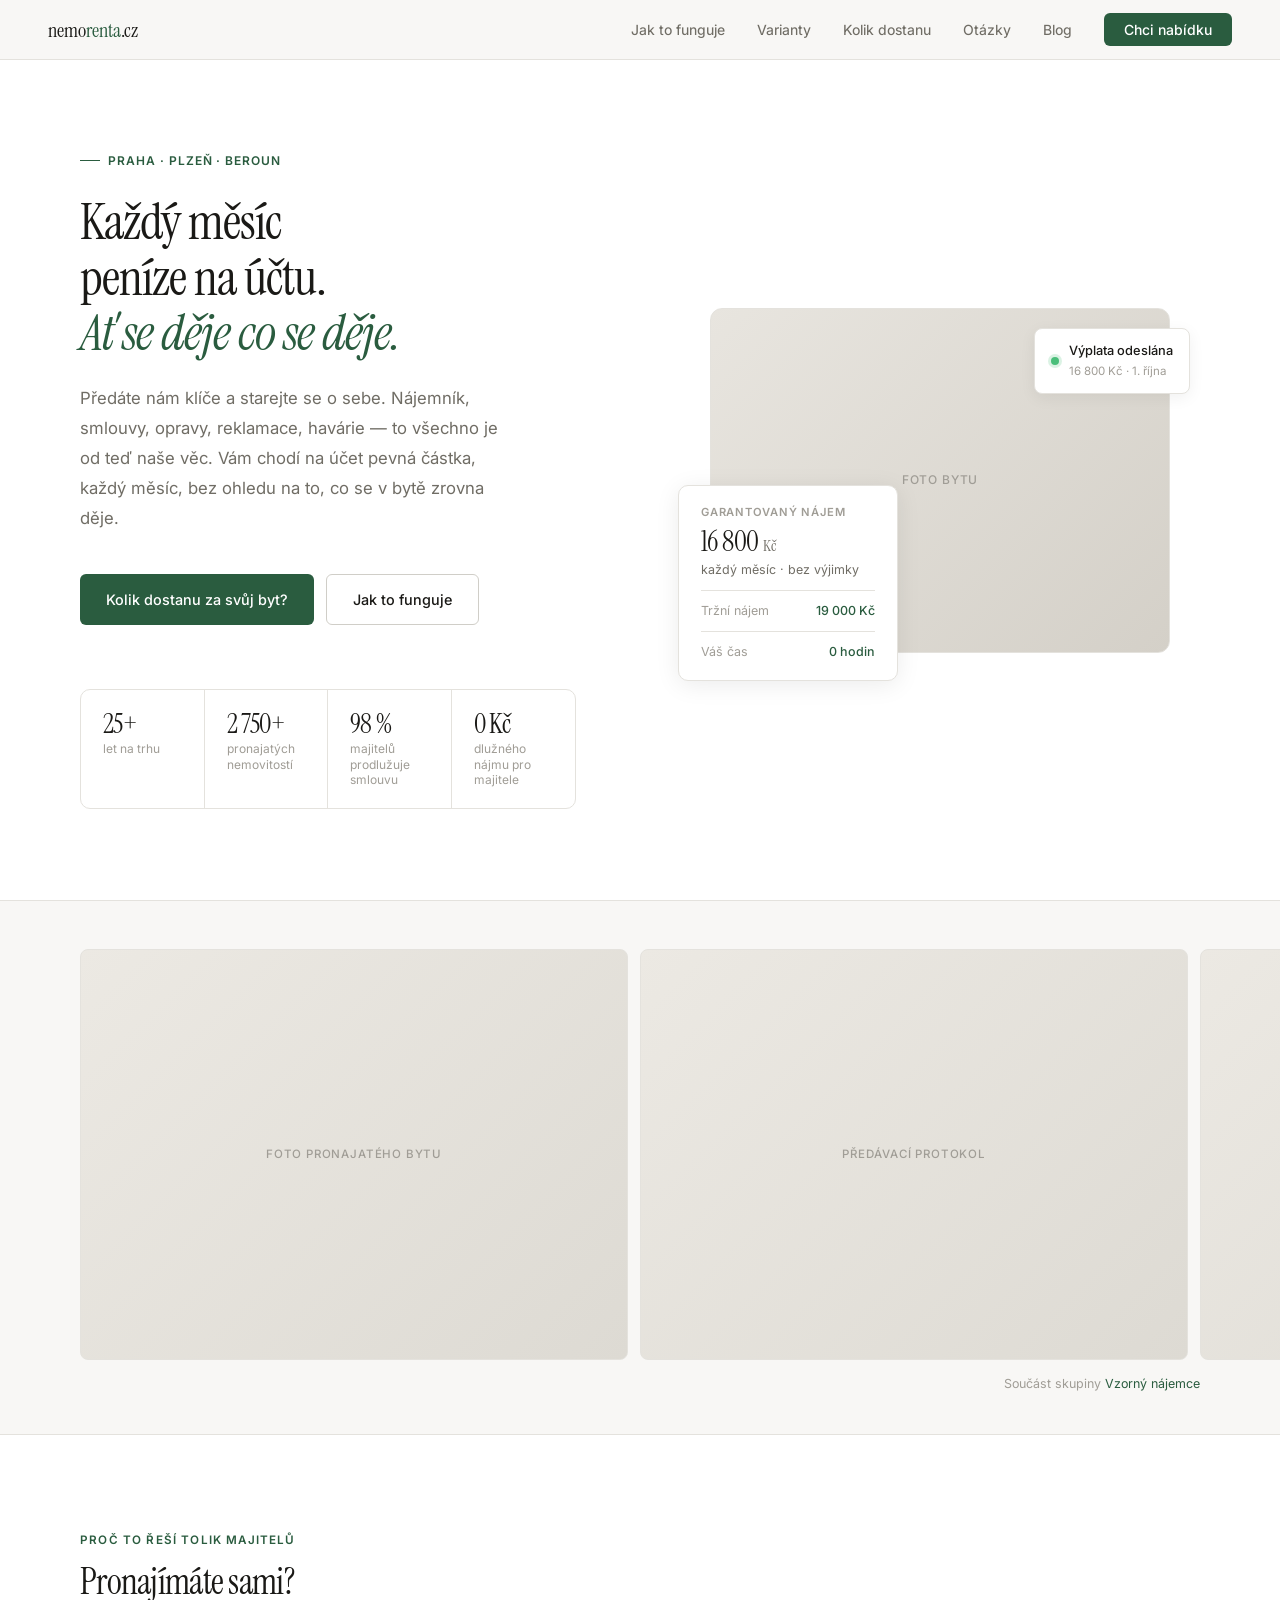
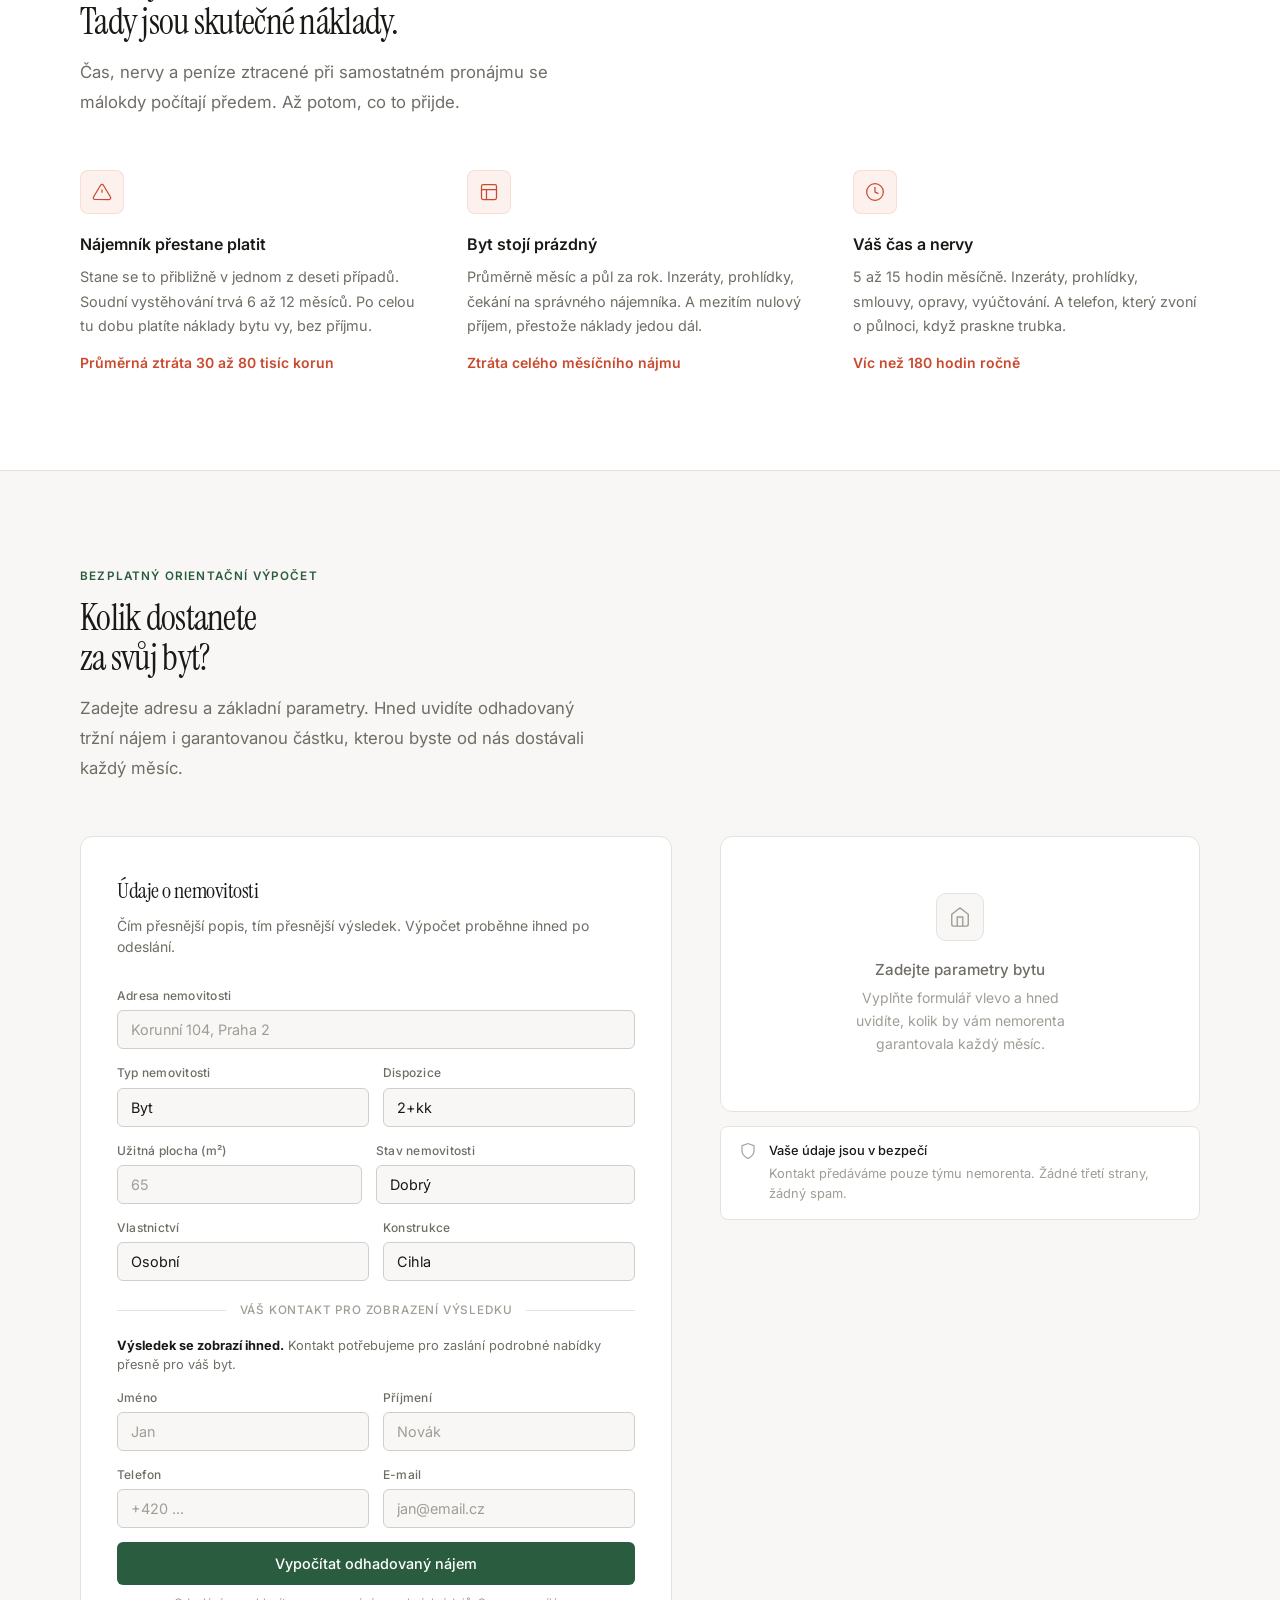
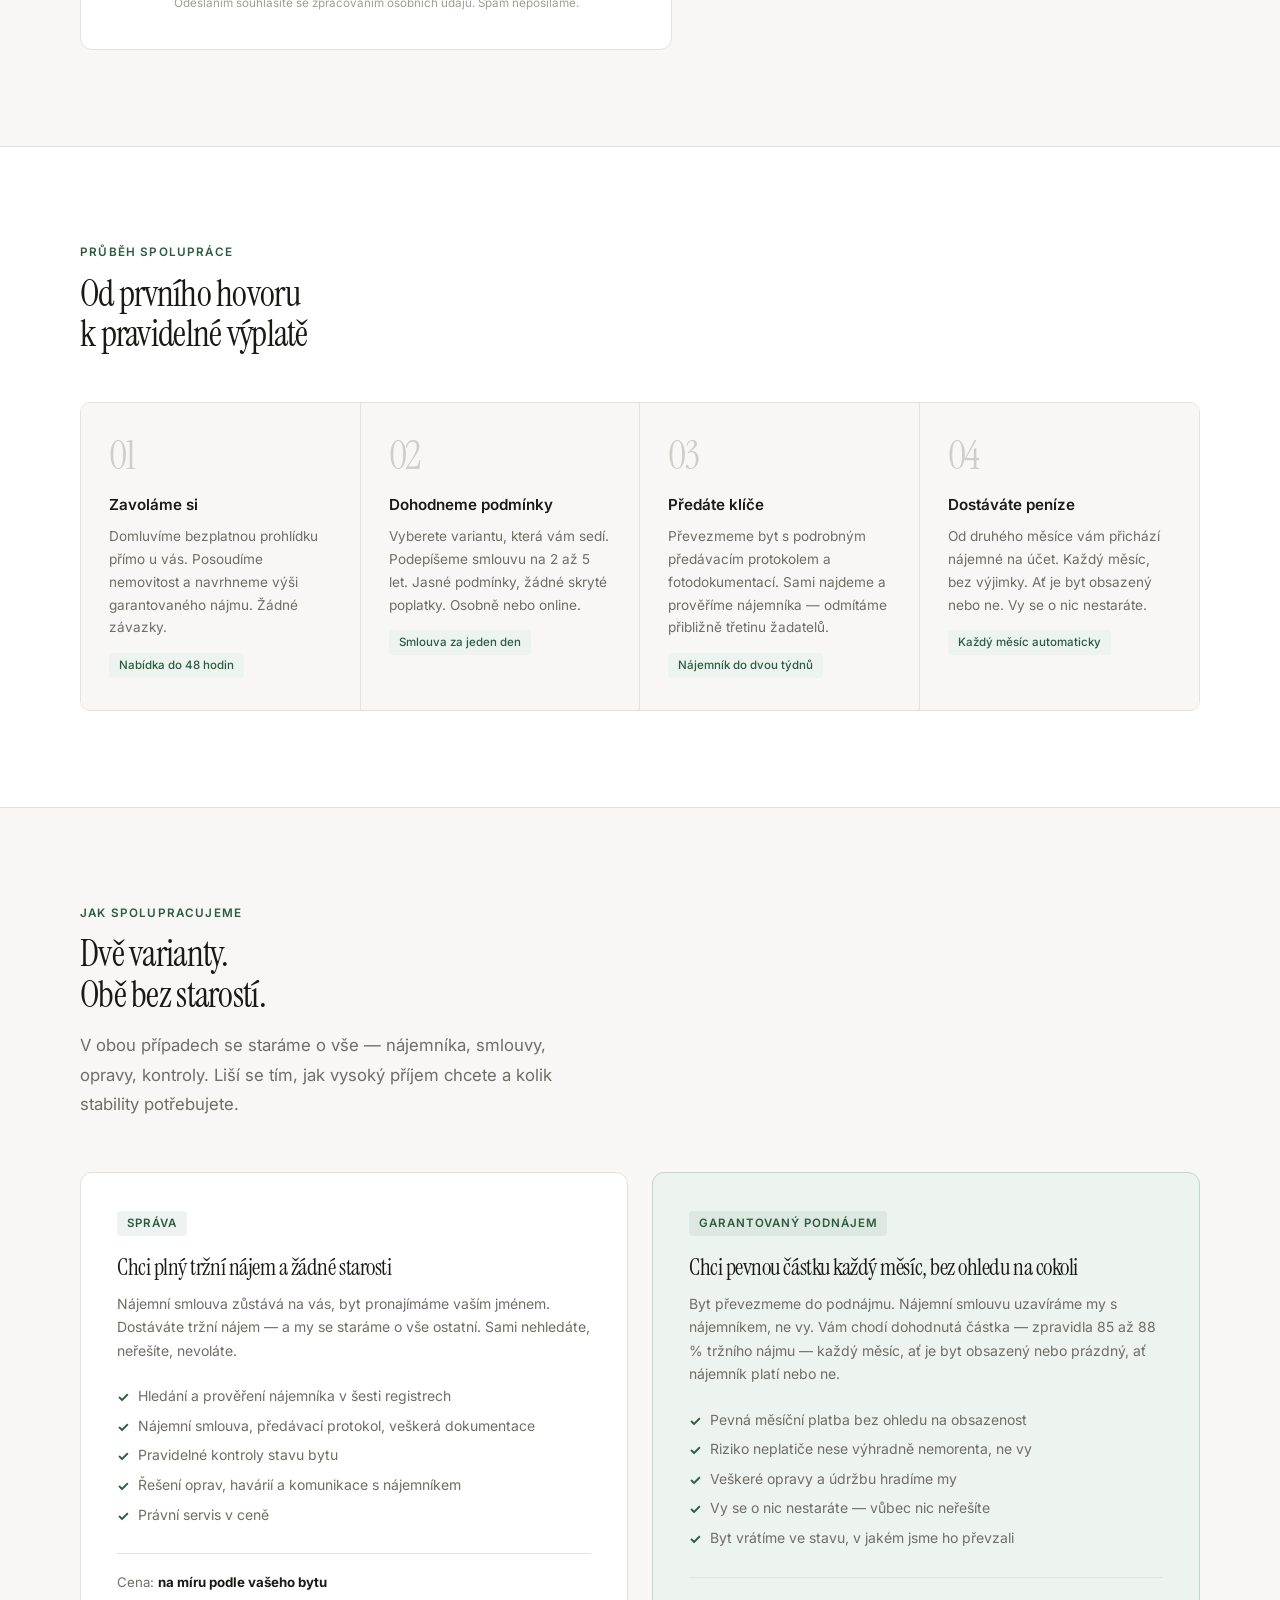
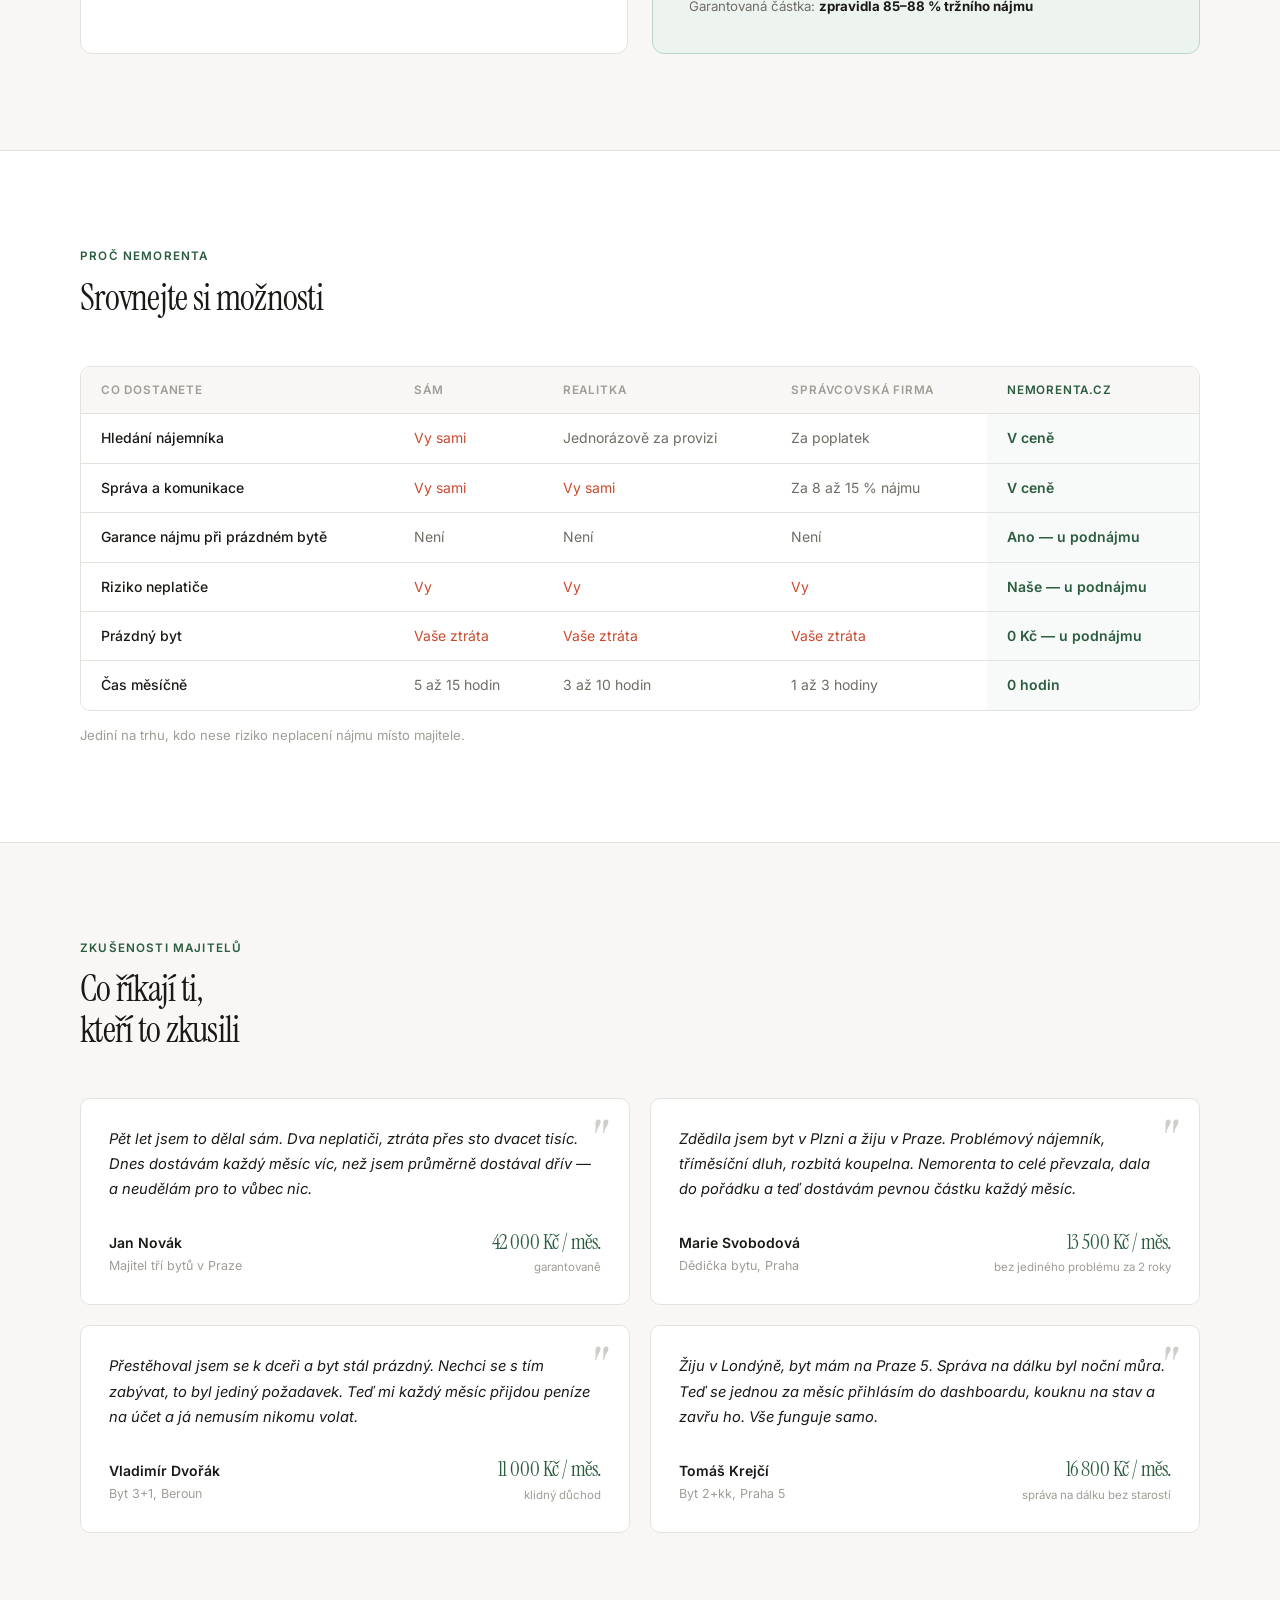
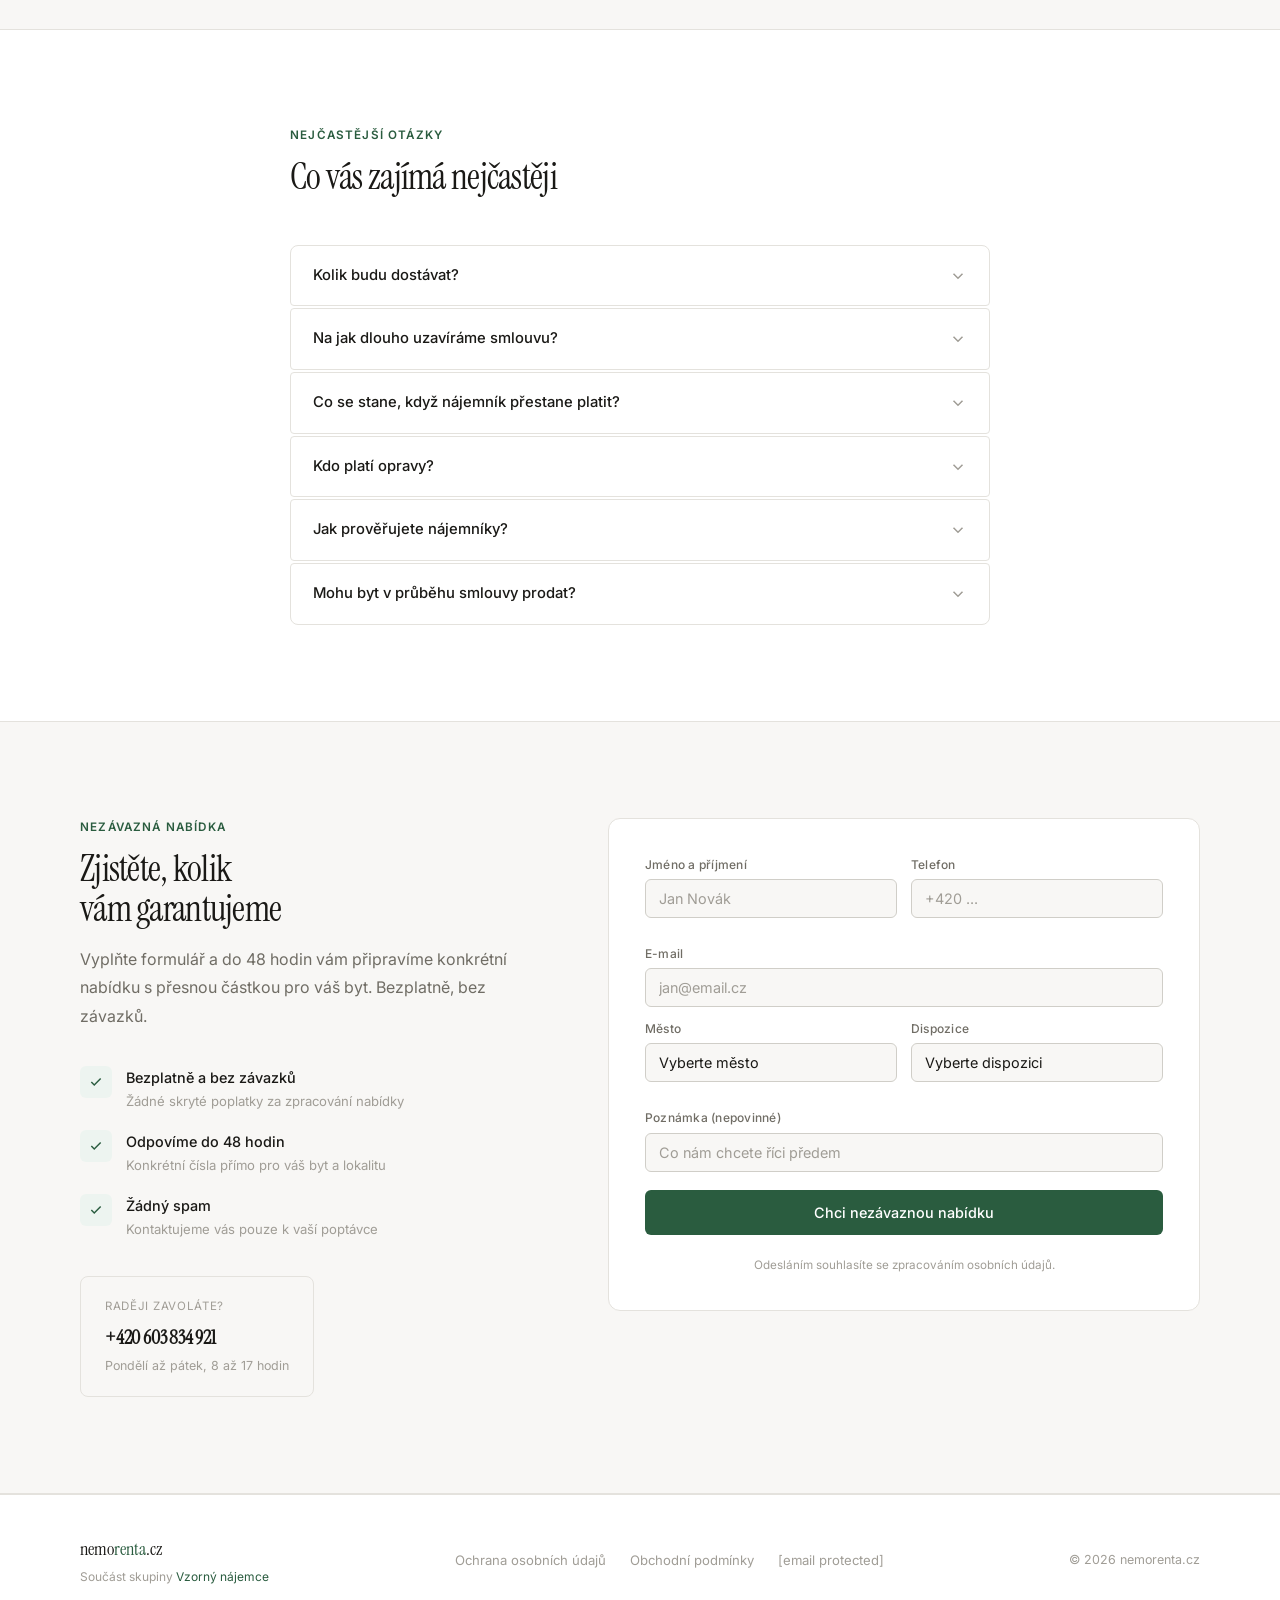
==== commit abb176c1: "Smazat nemorenta-redesign.html a přidat upravený index.html s napojením na blog a API" ====
--- a/index.html
+++ b/index.html
@@ -1,828 +1,782 @@
 <!DOCTYPE html>
 <html lang="cs">
 <head>
-  <meta charset="UTF-8">
-  <meta name="viewport" content="width=device-width, initial-scale=1.0">
-  <title>nemorenta.cz – Pronájem bez starostí | Garantovaný nájem a správa nemovitostí</title>
-  <meta name="description" content="Předejte nám svůj byt do správy. Garantujeme pravidelný nájem každý měsíc, staráme se o nájemníky i údržbu. Jednoduché a bezpečné.">
-  <meta name="robots" content="index, follow">
-  <meta property="og:title" content="nemorenta.cz – Pronájem bez starostí">
-  <meta property="og:description" content="Předejte nám svůj byt do správy. Garantujeme pravidelný nájem každý měsíc.">
-  <meta property="og:type" content="website">
-  <meta property="og:url" content="https://nemorenta.cz">
-  <meta property="og:locale" content="cs_CZ">
-  <link rel="canonical" href="https://nemorenta.cz">
-  <link rel="preconnect" href="https://fonts.googleapis.com">
-  <link rel="preconnect" href="https://fonts.gstatic.com" crossorigin>
-  <link href="https://fonts.googleapis.com/css2?family=Inter:wght@400;500;600;700;800&display=swap" rel="stylesheet">
-  <link rel="icon" type="image/svg+xml" href="data:image/svg+xml,<svg xmlns='http://www.w3.org/2000/svg' viewBox='0 0 32 32'><rect width='32' height='32' rx='6' fill='%232D5A87'/><text x='16' y='23' text-anchor='middle' fill='white' font-size='18' font-weight='bold' font-family='sans-serif'>n</text></svg>">
-  <link rel="stylesheet" href="style.css">
-
-  <!-- Schema.org: LocalBusiness -->
-  <script type="application/ld+json">
-  {
-    "@context": "https://schema.org",
-    "@type": "LocalBusiness",
-    "name": "nemorenta.cz",
-    "description": "Profesionální správa pronájmu a garantovaný nájem pro majitele nemovitostí.",
-    "url": "https://nemorenta.cz",
-    "telephone": "+420603834921",
-    "address": {
-      "@type": "PostalAddress",
-      "addressLocality": "Praha",
-      "addressCountry": "CZ"
-    },
-    "parentOrganization": {
-      "@type": "Organization",
-      "name": "Vzorný nájemce",
-      "url": "https://vzornynajemce.cz"
-    }
+<meta charset="UTF-8">
+<meta name="viewport" content="width=device-width, initial-scale=1.0">
+<title>nemorenta.cz – Pronájem bez starostí</title>
+<link href="https://fonts.googleapis.com/css2?family=Instrument+Serif:ital@0;1&family=Inter:wght@300;400;500;600&display=swap" rel="stylesheet">
+<style>
+  :root {
+    --white: #ffffff;
+    --bg: #f8f7f5;
+    --bg2: #f2f1ee;
+    --border: #e4e2dd;
+    --border2: #d0cec8;
+    --text: #1a1916;
+    --muted: #706d65;
+    --subtle: #a09d96;
+    --accent: #2a5c3f;
+    --accent2: #3a7a55;
+    --accent-light: #edf4f0;
+    --accent-border: #b8d9c6;
+    --red: #c94a2e;
+    --red-light: #fdf1ee;
   }
-  </script>
-
-  <!-- Schema.org: FAQPage -->
-  <script type="application/ld+json">
-  {
-    "@context": "https://schema.org",
-    "@type": "FAQPage",
-    "mainEntity": [
-      {
-        "@type": "Question",
-        "name": "Kolik budu dostávat?",
-        "acceptedAnswer": {
-          "@type": "Answer",
-          "text": "Garantovaný nájem je 85–90 % tržního nájmu. Příklad: tržní nájem 18 000 Kč → garance 15 300–16 200 Kč/měsíc. Dostáváte méně na papíře, ale KAŽDÝ měsíc bez výjimky."
-        }
-      },
-      {
-        "@type": "Question",
-        "name": "Na jak dlouho je smlouva?",
-        "acceptedAnswer": {
-          "@type": "Answer",
-          "text": "Standardně 3 roky, minimum 2 roky. Výpovědní lhůta 3 měsíce. Po skončení můžete prodloužit, převzít nájemníka, nebo nemovitost převzít zpět."
-        }
-      },
-      {
-        "@type": "Question",
-        "name": "Co když nájemník neplatí?",
-        "acceptedAnswer": {
-          "@type": "Answer",
-          "text": "To je náš problém, ne váš. Vy dostáváte garantovaný nájem bez ohledu na platby nájemníka. Máme screening, kauce 2 měsíce, pojištění a právní oddělení."
-        }
-      },
-      {
-        "@type": "Question",
-        "name": "Kdo platí opravy?",
-        "acceptedAnswer": {
-          "@type": "Answer",
-          "text": "Drobné opravy do 2 000 Kč jsou v ceně. Větší opravy hradí majitel, ale my vše koordinujeme – vybereme řemeslníka, dohlédneme na kvalitu. Havárie řešíme do 4 hodin."
-        }
-      },
-      {
-        "@type": "Question",
-        "name": "Jaké nemovitosti přijímáte?",
-        "acceptedAnswer": {
-          "@type": "Answer",
-          "text": "Byty a domy v dobrém stavu v Praze a krajských městech. Funkční rozvody, bez závažných vad, platný PENB. Před podpisem provedeme bezplatnou prohlídku a ocenění."
-        }
-      },
-      {
-        "@type": "Question",
-        "name": "Jak prověřujete nájemníky?",
-        "acceptedAnswer": {
-          "@type": "Answer",
-          "text": "5stupňový screening: ověření identity, kontrola příjmu (min. 3× nájem), registry dlužníků (SOLUS, CRIBIS, exekuce), reference od předchozího pronajímatele, osobní pohovor. Odmítáme cca 30 % žadatelů."
-        }
-      },
-      {
-        "@type": "Question",
-        "name": "Mohu nemovitost prodat?",
-        "acceptedAnswer": {
-          "@type": "Answer",
-          "text": "Ano. Nový majitel může převzít smlouvu (výhoda – okamžitý příjem), nebo ji ukončíme s 3měsíční výpovědní lhůtou."
-        }
-      }
-    ]
+  * { margin: 0; padding: 0; box-sizing: border-box; }
+  html { scroll-behavior: smooth; }
+  body { background: var(--bg); color: var(--text); font-family: 'Inter', sans-serif; line-height: 1.6; font-size: 16px; -webkit-font-smoothing: antialiased; }
+
+  /* NAV */
+  nav { position: fixed; top: 0; left: 0; right: 0; z-index: 100; height: 60px; padding: 0 48px; display: flex; align-items: center; justify-content: space-between; background: rgba(248,247,245,0.94); backdrop-filter: blur(16px); border-bottom: 1px solid var(--border); }
+  .logo { font-family: 'Instrument Serif', serif; font-size: 1.25rem; color: var(--text); text-decoration: none; }
+  .logo span { color: var(--accent); }
+  nav ul { display: flex; gap: 32px; list-style: none; align-items: center; }
+  nav ul a { color: var(--muted); text-decoration: none; font-size: 0.875rem; font-weight: 450; transition: color 0.15s; }
+  nav ul a:hover { color: var(--text); }
+  .nav-cta { background: var(--accent) !important; color: white !important; padding: 8px 20px; border-radius: 6px; font-weight: 500 !important; }
+  .nav-cta:hover { background: var(--accent2) !important; color: white !important; }
+
+  /* TLAČÍTKA */
+  .btn { background: var(--accent); color: white; padding: 13px 26px; border-radius: 6px; font-weight: 500; font-size: 0.9rem; text-decoration: none; border: none; cursor: pointer; transition: background 0.15s; display: inline-flex; align-items: center; gap: 8px; font-family: 'Inter', sans-serif; }
+  .btn:hover { background: var(--accent2); }
+  .btn-outline { background: transparent; color: var(--text); padding: 13px 26px; border-radius: 6px; font-weight: 500; font-size: 0.9rem; text-decoration: none; border: 1px solid var(--border2); cursor: pointer; transition: border-color 0.15s, color 0.15s; display: inline-flex; align-items: center; gap: 8px; font-family: 'Inter', sans-serif; }
+  .btn-outline:hover { border-color: var(--accent); color: var(--accent); }
+  .btn-wide { width: 100%; justify-content: center; padding: 14px; margin-top: 6px; }
+  .btn-calc { width: 100%; background: var(--accent); color: white; padding: 13px; border-radius: 6px; font-weight: 500; font-size: 0.9rem; border: none; cursor: pointer; font-family: 'Inter', sans-serif; transition: background 0.15s; display: flex; align-items: center; justify-content: center; gap: 8px; margin-top: 8px; }
+  .btn-calc:hover { background: var(--accent2); }
+  .btn-calc:disabled { opacity: 0.45; cursor: not-allowed; }
+
+  /* LAYOUT */
+  .wrap { max-width: 1280px; margin: 0 auto; padding: 96px 80px; }
+  .wrap-sm { max-width: 860px; margin: 0 auto; padding: 96px 80px; }
+  .eyebrow { font-size: 0.73rem; font-weight: 600; color: var(--accent); text-transform: uppercase; letter-spacing: 0.1em; margin-bottom: 12px; }
+  h2 { font-family: 'Instrument Serif', serif; font-size: clamp(1.9rem, 2.8vw, 2.7rem); font-weight: 400; line-height: 1.12; letter-spacing: -0.02em; color: var(--text); margin-bottom: 16px; }
+  .perex { font-size: 1.05rem; color: var(--muted); max-width: 520px; line-height: 1.78; margin-bottom: 52px; }
+
+  /* HERO */
+  .hero-grid { min-height: 100vh; padding-top: 60px; display: grid; grid-template-columns: 1fr 1fr; max-width: 1280px; margin: 0 auto; }
+  .hero-l { display: flex; flex-direction: column; justify-content: center; padding: 80px 64px 80px 80px; }
+  .hero-region { display: inline-flex; align-items: center; gap: 8px; font-size: 0.75rem; font-weight: 600; color: var(--accent); letter-spacing: 0.08em; text-transform: uppercase; margin-bottom: 24px; }
+  .hero-region::before { content: ''; display: block; width: 20px; height: 1px; background: var(--accent); }
+  h1 { font-family: 'Instrument Serif', serif; font-size: clamp(2.6rem, 4vw, 3.8rem); font-weight: 400; line-height: 1.08; letter-spacing: -0.02em; color: var(--text); margin-bottom: 24px; }
+  h1 em { font-style: italic; color: var(--accent); }
+  .hero-sub { font-size: 1.05rem; color: var(--muted); line-height: 1.78; max-width: 440px; margin-bottom: 40px; }
+  .hero-ctas { display: flex; gap: 12px; flex-wrap: wrap; margin-bottom: 64px; }
+  .hero-stats { display: grid; grid-template-columns: repeat(4,1fr); border: 1px solid var(--border); border-radius: 10px; overflow: hidden; background: var(--white); }
+  .stat { padding: 20px 22px; border-right: 1px solid var(--border); }
+  .stat:last-child { border-right: none; }
+  .stat-num { font-family: 'Instrument Serif', serif; font-size: 1.7rem; font-weight: 400; color: var(--text); line-height: 1; letter-spacing: -0.02em; }
+  .stat-lbl { font-size: 0.75rem; color: var(--subtle); margin-top: 4px; line-height: 1.3; }
+
+  /* HERO PRAVÁ */
+  .hero-r { display: flex; align-items: center; justify-content: center; padding: 80px 80px 80px 40px; }
+  .hero-visual { width: 100%; max-width: 460px; position: relative; }
+  .foto-hl { width: 100%; aspect-ratio: 4/3; background: linear-gradient(135deg, #e8e5df 0%, #d4d0c8 100%); border-radius: 12px; border: 1px solid var(--border); display: flex; align-items: center; justify-content: center; font-size: 0.75rem; color: var(--subtle); text-transform: uppercase; letter-spacing: 0.07em; font-weight: 500; }
+  .platba-karta { position: absolute; bottom: -28px; left: -32px; background: var(--white); border: 1px solid var(--border); border-radius: 10px; padding: 18px 22px; box-shadow: 0 4px 24px rgba(0,0,0,0.08); min-width: 220px; }
+  .platba-nazev { font-size: 0.7rem; color: var(--subtle); text-transform: uppercase; letter-spacing: 0.07em; font-weight: 600; margin-bottom: 6px; }
+  .platba-castka { font-family: 'Instrument Serif', serif; font-size: 1.75rem; color: var(--text); line-height: 1; letter-spacing: -0.02em; }
+  .platba-popis { font-size: 0.78rem; color: var(--muted); margin-top: 4px; }
+  .platba-radek { display: flex; justify-content: space-between; margin-top: 10px; padding-top: 10px; border-top: 1px solid var(--border); font-size: 0.78rem; }
+  .platba-radek span:first-child { color: var(--subtle); }
+  .platba-radek span:last-child { font-weight: 500; color: var(--accent); }
+  .stav-badge { position: absolute; top: 20px; right: -20px; background: var(--white); border: 1px solid var(--border); border-radius: 8px; padding: 12px 16px; box-shadow: 0 4px 16px rgba(0,0,0,0.06); display: flex; align-items: center; gap: 10px; font-size: 0.8rem; }
+  .stav-puntik { width: 8px; height: 8px; background: #4abe7a; border-radius: 50%; flex-shrink: 0; box-shadow: 0 0 0 3px rgba(74,190,122,0.2); animation: tep 2s infinite; }
+  @keyframes tep { 0%,100%{box-shadow:0 0 0 3px rgba(74,190,122,0.2)} 50%{box-shadow:0 0 0 6px rgba(74,190,122,0.1)} }
+  .stav-badge strong { display: block; color: var(--text); font-weight: 500; }
+  .stav-badge span { color: var(--subtle); font-size: 0.72rem; }
+
+  /* FOTO PÁSEK */
+  .foto-pasek { display: grid; grid-template-columns: 2fr 1fr 1fr; gap: 12px; }
+  .foto-ph { background: linear-gradient(135deg, #ece9e3 0%, #dddad3 100%); border-radius: 8px; border: 1px solid var(--border); aspect-ratio: 4/3; display: flex; align-items: center; justify-content: center; font-size: 0.72rem; color: var(--subtle); text-transform: uppercase; letter-spacing: 0.07em; font-weight: 500; }
+
+  /* SEKCE PROBLÉMŮ */
+  .problemy-grid { display: grid; grid-template-columns: repeat(3,1fr); gap: 40px; margin-top: 48px; }
+  .problem-ikona { width: 44px; height: 44px; background: var(--red-light); border-radius: 8px; display: flex; align-items: center; justify-content: center; margin-bottom: 18px; border: 1px solid rgba(201,74,46,0.12); }
+  .problem-ikona svg { width: 20px; height: 20px; stroke: var(--red); stroke-width: 1.5; fill: none; }
+  .problem-nadpis { font-size: 1rem; font-weight: 600; color: var(--text); margin-bottom: 8px; }
+  .problem-text { font-size: 0.9rem; color: var(--muted); line-height: 1.68; }
+  .problem-ztrata { margin-top: 14px; font-size: 0.875rem; font-weight: 600; color: var(--red); }
+
+  /* KALKULÁTOR */
+  .kalk-grid { display: grid; grid-template-columns: 1fr 1fr; gap: 48px; align-items: start; }
+  .formular-box { background: var(--white); border: 1px solid var(--border); border-radius: 12px; padding: 36px; }
+  .formular-box h3 { font-family: 'Instrument Serif', serif; font-size: 1.4rem; font-weight: 400; letter-spacing: -0.02em; margin-bottom: 6px; }
+  .formular-box .pod-nadpis { font-size: 0.875rem; color: var(--muted); margin-bottom: 28px; line-height: 1.55; }
+  .pole-radek { display: grid; grid-template-columns: 1fr 1fr; gap: 14px; margin-bottom: 14px; }
+  .pole-radek.cele { grid-template-columns: 1fr; }
+  .pole { display: flex; flex-direction: column; gap: 5px; }
+  label { font-size: 0.75rem; font-weight: 500; color: var(--muted); letter-spacing: 0.02em; }
+  input, select { background: var(--bg); border: 1px solid var(--border2); border-radius: 6px; color: var(--text); padding: 10px 13px; font-size: 0.9rem; font-family: 'Inter', sans-serif; outline: none; transition: border-color 0.15s, background 0.15s; appearance: none; -webkit-appearance: none; }
+  input:focus, select:focus { border-color: var(--accent); background: var(--white); }
+  input::placeholder { color: var(--subtle); }
+  .oddelovac { display: flex; align-items: center; gap: 14px; margin: 20px 0 16px; font-size: 0.73rem; color: var(--subtle); text-transform: uppercase; letter-spacing: 0.07em; font-weight: 500; }
+  .oddelovac::before, .oddelovac::after { content: ''; flex: 1; height: 1px; background: var(--border); }
+  .kontakt-pozn { font-size: 0.8rem; color: var(--muted); margin-bottom: 14px; line-height: 1.5; }
+  .kontakt-pozn strong { color: var(--text); }
+  .souhlas-text { font-size: 0.73rem; color: var(--subtle); text-align: center; margin-top: 10px; line-height: 1.5; }
+
+  /* VÝSLEDEK */
+  .vysledek-sticky { position: sticky; top: 80px; }
+  .vysledek-box { background: var(--white); border: 1px solid var(--border); border-radius: 12px; overflow: hidden; }
+  .vysledek-prazdny { padding: 56px 32px; text-align: center; color: var(--subtle); }
+  .vysledek-prazdny-ikona { width: 48px; height: 48px; background: var(--bg); border-radius: 10px; border: 1px solid var(--border); display: flex; align-items: center; justify-content: center; margin: 0 auto 16px; }
+  .vysledek-prazdny-ikona svg { width: 22px; height: 22px; stroke: var(--subtle); stroke-width: 1.5; fill: none; }
+  .vysledek-prazdny p { font-size: 0.875rem; line-height: 1.65; max-width: 240px; margin: 0 auto; }
+  .vysledek-prazdny strong { display: block; font-size: 0.95rem; color: var(--muted); margin-bottom: 4px; font-weight: 500; }
+  .vysledek-hlavicka { background: var(--accent-light); border-bottom: 1px solid var(--accent-border); padding: 28px 30px; }
+  .vysledek-stitek { font-size: 0.72rem; text-transform: uppercase; letter-spacing: 0.09em; color: var(--accent); font-weight: 600; margin-bottom: 10px; }
+  .vysledek-castka { font-family: 'Instrument Serif', serif; font-size: 3rem; font-weight: 400; color: var(--text); line-height: 1; letter-spacing: -0.03em; }
+  .vysledek-castka .men { font-size: 1.3rem; color: var(--muted); }
+  .vysledek-interval { font-size: 0.82rem; color: var(--muted); margin-top: 5px; }
+  .vysledek-radky { padding: 24px 30px; }
+  .vysledek-radek { display: flex; justify-content: space-between; align-items: center; padding: 11px 0; border-bottom: 1px solid var(--border); font-size: 0.875rem; }
+  .vysledek-radek:last-of-type { border-bottom: none; }
+  .vy-nazev { color: var(--muted); }
+  .vy-hodnota { font-weight: 500; color: var(--text); }
+  .vy-hodnota.ok { color: var(--accent); }
+  .vysledek-cta { padding: 0 30px 28px; }
+  .vysledek-pozn { font-size: 0.78rem; color: var(--subtle); margin-bottom: 12px; line-height: 1.5; }
+  .bezpecnost-pruh { margin-top: 14px; background: var(--white); border: 1px solid var(--border); border-radius: 8px; padding: 14px 18px; display: flex; gap: 12px; align-items: flex-start; font-size: 0.8rem; }
+  .bezpecnost-pruh svg { width: 18px; height: 18px; stroke: var(--subtle); stroke-width: 1.5; fill: none; flex-shrink: 0; margin-top: 1px; }
+  .bezpecnost-pruh strong { font-weight: 500; display: block; color: var(--text); margin-bottom: 2px; }
+  .bezpecnost-pruh span { color: var(--subtle); line-height: 1.5; }
+
+  /* KROKY */
+  .kroky-grid { display: grid; grid-template-columns: repeat(4,1fr); border: 1px solid var(--border); border-radius: 10px; overflow: hidden; margin-top: 48px; }
+  .krok { padding: 32px 28px; border-right: 1px solid var(--border); background: var(--bg); }
+  .krok:last-child { border-right: none; }
+  .krok-cislo { font-family: 'Instrument Serif', serif; font-size: 2.5rem; font-weight: 400; color: var(--border2); line-height: 1; margin-bottom: 18px; letter-spacing: -0.03em; }
+  .krok-nadpis { font-size: 0.95rem; font-weight: 600; color: var(--text); margin-bottom: 8px; }
+  .krok-text { font-size: 0.85rem; color: var(--muted); line-height: 1.68; }
+  .krok-cas { display: inline-block; margin-top: 14px; font-size: 0.72rem; font-weight: 500; color: var(--accent); background: var(--accent-light); padding: 3px 10px; border-radius: 4px; }
+
+  /* VARIANTY */
+  .varianty-grid { display: grid; grid-template-columns: 1fr 1fr; gap: 24px; margin-top: 48px; }
+  .varianta { background: var(--white); border: 1px solid var(--border); border-radius: 12px; padding: 36px; transition: border-color 0.2s; }
+  .varianta:hover { border-color: var(--accent-border); }
+  .varianta.hlavni { border-color: var(--accent-border); background: var(--accent-light); }
+  .varianta-stitek { font-size: 0.72rem; font-weight: 600; text-transform: uppercase; letter-spacing: 0.08em; color: var(--accent); background: rgba(42,92,63,0.08); padding: 3px 10px; border-radius: 4px; display: inline-block; margin-bottom: 18px; }
+  .varianta-nazev { font-family: 'Instrument Serif', serif; font-size: 1.45rem; font-weight: 400; line-height: 1.2; letter-spacing: -0.02em; color: var(--text); margin-bottom: 10px; }
+  .varianta-popis { font-size: 0.875rem; color: var(--muted); line-height: 1.68; margin-bottom: 24px; }
+  .varianta-seznam { list-style: none; display: flex; flex-direction: column; gap: 9px; margin-bottom: 28px; }
+  .varianta-seznam li { display: flex; align-items: flex-start; gap: 9px; font-size: 0.875rem; color: var(--muted); line-height: 1.4; }
+  .varianta-seznam li::before { content: '\2713'; color: var(--accent); font-weight: 700; flex-shrink: 0; margin-top: 1px; }
+  .varianta-cena { font-size: 0.83rem; color: var(--muted); padding-top: 18px; border-top: 1px solid var(--border); }
+  .varianta-cena strong { color: var(--text); }
+
+  /* TABULKA */
+  .tabulka-obal { overflow-x: auto; border: 1px solid var(--border); border-radius: 10px; margin-top: 48px; }
+  table { width: 100%; border-collapse: collapse; background: var(--white); }
+  thead { background: var(--bg); }
+  th { padding: 14px 20px; font-size: 0.73rem; font-weight: 600; text-transform: uppercase; letter-spacing: 0.07em; color: var(--subtle); text-align: left; border-bottom: 1px solid var(--border); }
+  th.hl { color: var(--accent); }
+  td { padding: 13px 20px; font-size: 0.875rem; border-bottom: 1px solid var(--border); color: var(--muted); }
+  td:first-child { color: var(--text); font-weight: 500; }
+  td.hl { background: rgba(42,92,63,0.03); font-weight: 500; color: var(--text); }
+  td.ano { color: var(--accent); font-weight: 600; }
+  td.ne { color: var(--red); }
+  tr:last-child td { border-bottom: none; }
+
+  /* REFERENCE */
+  .reference-grid { display: grid; grid-template-columns: repeat(2,1fr); gap: 20px; margin-top: 48px; }
+  .reference-karta { background: var(--white); border: 1px solid var(--border); border-radius: 10px; padding: 28px; position: relative; }
+  .uvozovka { font-family: 'Instrument Serif', serif; font-size: 3.5rem; line-height: 1; color: var(--border2); position: absolute; top: 14px; right: 22px; font-style: italic; }
+  .ref-text { font-size: 0.92rem; color: var(--text); line-height: 1.72; margin-bottom: 22px; font-style: italic; }
+  .ref-pata { display: flex; justify-content: space-between; align-items: flex-end; }
+  .ref-jmeno { font-size: 0.875rem; font-weight: 600; color: var(--text); }
+  .ref-role { font-size: 0.78rem; color: var(--subtle); margin-top: 2px; }
+  .ref-castka { font-family: 'Instrument Serif', serif; font-size: 1.3rem; color: var(--accent); text-align: right; letter-spacing: -0.02em; }
+  .ref-castka-popis { font-size: 0.72rem; color: var(--subtle); text-align: right; }
+
+  /* FAQ */
+  .faq-seznam { display: flex; flex-direction: column; gap: 2px; margin-top: 48px; }
+  .faq-polozka { background: var(--white); border: 1px solid var(--border); border-radius: 4px; overflow: hidden; }
+  .faq-polozka:first-child { border-radius: 8px 8px 4px 4px; }
+  .faq-polozka:last-child { border-radius: 4px 4px 8px 8px; }
+  .faq-otazka { padding: 18px 22px; cursor: pointer; display: flex; justify-content: space-between; align-items: center; font-size: 0.925rem; font-weight: 500; color: var(--text); user-select: none; gap: 16px; transition: background 0.15s; }
+  .faq-otazka:hover { background: var(--bg); }
+  .faq-sipka { width: 18px; height: 18px; flex-shrink: 0; color: var(--subtle); transition: transform 0.2s; }
+  .faq-polozka.otevreno .faq-sipka { transform: rotate(180deg); }
+  .faq-odpoved { max-height: 0; overflow: hidden; transition: max-height 0.3s ease, padding 0.3s; padding: 0 22px; font-size: 0.875rem; color: var(--muted); line-height: 1.72; }
+  .faq-polozka.otevreno .faq-odpoved { max-height: 300px; padding: 0 22px 20px; }
+
+  /* CTA */
+  .cta-mrizka { display: grid; grid-template-columns: 1fr 1fr; gap: 64px; align-items: start; }
+  .cta-benefit { display: flex; gap: 14px; align-items: flex-start; }
+  .cta-ikona { width: 32px; height: 32px; background: var(--accent-light); border-radius: 6px; display: flex; align-items: center; justify-content: center; flex-shrink: 0; }
+  .cta-ikona svg { width: 14px; height: 14px; stroke: var(--accent); stroke-width: 2.5; fill: none; }
+  .cta-nadpis-benefitu { font-size: 0.9rem; font-weight: 500; color: var(--text); }
+  .cta-text-benefitu { font-size: 0.82rem; color: var(--subtle); margin-top: 2px; }
+  .telefon-box { padding: 20px 24px; background: var(--bg); border: 1px solid var(--border); border-radius: 8px; display: inline-block; margin-top: 36px; }
+  .telefon-box .popis { font-size: 0.72rem; color: var(--subtle); text-transform: uppercase; letter-spacing: 0.06em; margin-bottom: 5px; }
+  .telefon-box a { font-size: 1.25rem; font-weight: 600; color: var(--text); text-decoration: none; font-family: 'Instrument Serif', serif; letter-spacing: -0.01em; }
+  .telefon-box .hodiny { font-size: 0.78rem; color: var(--subtle); margin-top: 3px; }
+  .formular-obal { background: var(--white); border: 1px solid var(--border); border-radius: 12px; padding: 36px; display: flex; flex-direction: column; gap: 12px; }
+
+  /* MISC */
+  .spinner { display: inline-block; width: 16px; height: 16px; border: 2px solid rgba(255,255,255,0.35); border-top-color: white; border-radius: 50%; animation: toceni 0.7s linear infinite; }
+  @keyframes toceni { to { transform: rotate(360deg); } }
+  .notifikace { position: fixed; bottom: 24px; right: 24px; background: var(--white); border: 1px solid var(--border); border-radius: 8px; padding: 13px 18px; font-size: 0.875rem; color: var(--text); z-index: 999; box-shadow: 0 4px 20px rgba(0,0,0,0.1); opacity: 0; pointer-events: none; transform: translateY(8px); transition: all 0.25s; }
+  .notifikace.zobrazit { opacity: 1; pointer-events: all; transform: translateY(0); }
+
+  @media (max-width: 960px) {
+    .hero-grid { grid-template-columns: 1fr; }
+    .hero-r { display: none; }
+    .hero-l { padding: 60px 32px; }
+    .wrap, .wrap-sm { padding: 64px 32px; }
+    .problemy-grid, .kroky-grid, .varianty-grid, .reference-grid, .kalk-grid, .cta-mrizka { grid-template-columns: 1fr; }
+    .vysledek-sticky { position: static; }
+    .foto-pasek { grid-template-columns: 1fr 1fr; }
+    .hero-stats { grid-template-columns: repeat(2,1fr); }
+    nav ul { display: none; }
   }
-  </script>
+</style>
 </head>
 <body>
 
-  <!-- ========== HEADER / NAV ========== -->
-  <header class="header" id="header">
-    <div class="container header__inner">
-      <a href="/" class="header__logo">
-        <span class="logo-text">nemo<strong>renta</strong>.cz</span>
-      </a>
-      <nav class="header__nav header__nav--desktop">
-        <a href="#jak-to-funguje">Jak to funguje</a>
-        <a href="#varianty">Varianty</a>
-        <a href="#kalkulacka">Kalkulačka</a>
-        <a href="#pribehy">Příběhy</a>
-        <a href="#faq">FAQ</a>
-        <a href="./blog/index.html">Blog</a>
-      </nav>
-      <a href="#formular" class="btn btn--primary header__cta">Chci nabídku</a>
-      <button class="header__hamburger" id="hamburger" aria-label="Menu">
-        <span></span><span></span><span></span>
-      </button>
-    </div>
-  </header>
-
-  <!-- Mobile nav overlay (outside header to avoid stacking context issues) -->
-  <div class="mobile-nav" id="mobile-nav">
-    <nav class="mobile-nav__inner">
-      <a href="#jak-to-funguje">Jak to funguje</a>
-      <a href="#varianty">Varianty</a>
-      <a href="#kalkulacka">Kalkulačka</a>
-      <a href="#pribehy">Příběhy</a>
-      <a href="#faq">FAQ</a>
-      <a href="./blog/index.html">Blog</a>
-      <a href="#formular" class="btn btn--primary btn--lg btn--full mobile-nav__cta">Chci nabídku</a>
-    </nav>
-  </div>
-
-  <!-- ========== 1. HERO ========== -->
-  <section class="hero" id="hero">
-    <div class="container hero__inner">
-      <div class="hero__content">
-        <p class="hero__overtitle">Profesionální správa pronájmu v Praze, Plzni a Berouně</p>
-        <h1 class="hero__title">Předejte nám byt.<br>My se postaráme.<br>Vy dostáváte peníze.</h1>
-        <p class="hero__subtitle">Předáte nám klíče od bytu. My najdeme spolehlivého nájemníka, postaráme se o&nbsp;smlouvy, opravy i&nbsp;komunikaci. Vy každý měsíc dostáváte peníze na&nbsp;účet — i&nbsp;když je byt prázdný nebo nájemník neplatí.</p>
-
-        <div class="hero__features">
-          <div class="hero__feature">
-            <div class="hero__feature-icon">
-              <svg width="32" height="32" viewBox="0 0 24 24" fill="none" stroke="currentColor" stroke-width="2" stroke-linecap="round" stroke-linejoin="round"><path d="M12 22s8-4 8-10V5l-8-3-8 3v7c0 6 8 10 8 10z"/><path d="m9 12 2 2 4-4"/></svg>
-            </div>
-            <div>
-              <strong>Garantovaný nájem</strong>
-              <span>Platíme i při výpadku nájemníka</span>
-            </div>
+<!-- NAVIGACE -->
+<nav>
+  <a href="/" class="logo">nemo<span>renta</span>.cz</a>
+  <ul>
+    <li><a href="#jak-to-funguje">Jak to funguje</a></li>
+    <li><a href="#varianty">Varianty</a></li>
+    <li><a href="#kalkulator">Kolik dostanu</a></li>
+    <li><a href="#faq">Otázky</a></li>
+    <li><a href="./blog/index.html">Blog</a></li>
+    <li><a href="#formular" class="nav-cta">Chci nabídku</a></li>
+  </ul>
+</nav>
+
+<!-- HERO -->
+<div style="background:var(--white); border-bottom:1px solid var(--border);">
+<div class="hero-grid">
+  <div class="hero-l">
+    <div class="hero-region">Praha &middot; Plzeň &middot; Beroun</div>
+    <h1>Každý měsíc<br>peníze na účtu.<br><em>Ať se děje co se děje.</em></h1>
+    <p class="hero-sub">Předáte nám klíče a starejte se o sebe. Nájemník, smlouvy, opravy, reklamace, havárie &mdash; to všechno je od teď naše věc. Vám chodí na účet pevná částka, každý měsíc, bez ohledu na to, co se v bytě zrovna děje.</p>
+    <div class="hero-ctas">
+      <a href="#kalkulator" class="btn">Kolik dostanu za svůj byt?</a>
+      <a href="#jak-to-funguje" class="btn-outline">Jak to funguje</a>
+    </div>
+    <div class="hero-stats">
+      <div class="stat"><div class="stat-num">25+</div><div class="stat-lbl">let na trhu</div></div>
+      <div class="stat"><div class="stat-num">2 750+</div><div class="stat-lbl">pronajatých nemovitostí</div></div>
+      <div class="stat"><div class="stat-num">98 %</div><div class="stat-lbl">majitelů prodlužuje smlouvu</div></div>
+      <div class="stat"><div class="stat-num">0 Kč</div><div class="stat-lbl">dlužného nájmu pro majitele</div></div>
+    </div>
+  </div>
+  <div class="hero-r">
+    <div class="hero-visual">
+      <!-- Sem vložit reálnou fotku: <img src="foto-bytu.jpg" style="width:100%;border-radius:12px;border:1px solid var(--border);"> -->
+      <div class="foto-hl">Foto bytu</div>
+      <div class="platba-karta">
+        <div class="platba-nazev">Garantovaný nájem</div>
+        <div class="platba-castka">16 800 <span style="font-size:1rem;color:var(--muted);">Kč</span></div>
+        <div class="platba-popis">každý měsíc &middot; bez výjimky</div>
+        <div class="platba-radek"><span>Tržní nájem</span><span>19 000 Kč</span></div>
+        <div class="platba-radek"><span>Váš čas</span><span>0 hodin</span></div>
+      </div>
+      <div class="stav-badge">
+        <div class="stav-puntik"></div>
+        <div><strong>Výplata odeslána</strong><span>16 800 Kč &middot; 1. října</span></div>
+      </div>
+    </div>
+  </div>
+</div>
+</div>
+
+<!-- FOTO PÁSEK -->
+<div style="background:var(--bg); border-bottom:1px solid var(--border);">
+<div class="wrap" style="padding-top:48px; padding-bottom:40px;">
+  <div class="foto-pasek">
+    <!-- Sem reálné fotky bytů / předávacích protokolů -->
+    <div class="foto-ph">Foto pronajatého bytu</div>
+    <div class="foto-ph">Předávací protokol</div>
+    <div class="foto-ph">Kontrola stavu</div>
+  </div>
+  <p style="font-size:0.78rem; color:var(--subtle); margin-top:14px; text-align:right;">Součást skupiny <a href="https://vzornynajemce.cz" style="color:var(--accent); text-decoration:none;">Vzorný nájemce</a></p>
+</div>
+</div>
+
+<!-- CO VÁS TO STOJÍ -->
+<div style="background:var(--white); border-bottom:1px solid var(--border);">
+<div class="wrap">
+  <div class="eyebrow">Proč to řeší tolik majitelů</div>
+  <h2>Pronajímáte sami?<br>Tady jsou skutečné náklady.</h2>
+  <p class="perex">Čas, nervy a peníze ztracené při samostatném pronájmu se málokdy počítají předem. Až potom, co to přijde.</p>
+  <div class="problemy-grid">
+    <div>
+      <div class="problem-ikona">
+        <svg viewBox="0 0 24 24"><path d="M12 9v4m0 4h.01M10.29 3.86L1.82 18a2 2 0 001.71 3h16.94a2 2 0 001.71-3L13.71 3.86a2 2 0 00-3.42 0z"/></svg>
+      </div>
+      <div class="problem-nadpis">Nájemník přestane platit</div>
+      <div class="problem-text">Stane se to přibližně v jednom z deseti případů. Soudní vystěhování trvá 6 až 12 měsíců. Po celou tu dobu platíte náklady bytu vy, bez příjmu.</div>
+      <div class="problem-ztrata">Průměrná ztráta 30 až 80 tisíc korun</div>
+    </div>
+    <div>
+      <div class="problem-ikona">
+        <svg viewBox="0 0 24 24"><rect x="3" y="3" width="18" height="18" rx="2"/><path d="M3 9h18M9 21V9"/></svg>
+      </div>
+      <div class="problem-nadpis">Byt stojí prázdný</div>
+      <div class="problem-text">Průměrně měsíc a půl za rok. Inzeráty, prohlídky, čekání na správného nájemníka. A mezitím nulový příjem, přestože náklady jedou dál.</div>
+      <div class="problem-ztrata">Ztráta celého měsíčního nájmu</div>
+    </div>
+    <div>
+      <div class="problem-ikona">
+        <svg viewBox="0 0 24 24"><circle cx="12" cy="12" r="10"/><path d="M12 6v6l4 2"/></svg>
+      </div>
+      <div class="problem-nadpis">Váš čas a nervy</div>
+      <div class="problem-text">5 až 15 hodin měsíčně. Inzeráty, prohlídky, smlouvy, opravy, vyúčtování. A telefon, který zvoní o půlnoci, když praskne trubka.</div>
+      <div class="problem-ztrata">Víc než 180 hodin ročně</div>
+    </div>
+  </div>
+</div>
+</div>
+
+<!-- KALKULÁTOR -->
+<div style="background:var(--bg);" id="kalkulator">
+<div class="wrap">
+  <div class="eyebrow">Bezplatný orientační výpočet</div>
+  <h2>Kolik dostanete<br>za svůj byt?</h2>
+  <p class="perex">Zadejte adresu a základní parametry. Hned uvidíte odhadovaný tržní nájem i garantovanou částku, kterou byste od nás dostávali každý měsíc.</p>
+  <div class="kalk-grid">
+    <div>
+      <div class="formular-box">
+        <h3>Údaje o nemovitosti</h3>
+        <p class="pod-nadpis">Čím přesnější popis, tím přesnější výsledek. Výpočet proběhne ihned po odeslání.</p>
+        <div class="pole-radek cele"><div class="pole"><label>Adresa nemovitosti</label><input type="text" id="address" placeholder="Korunní 104, Praha 2" autocomplete="off"></div></div>
+        <div class="pole-radek">
+          <div class="pole"><label>Typ nemovitosti</label><select id="propertyType"><option value="flat">Byt</option><option value="house">Dům</option></select></div>
+          <div class="pole"><label>Dispozice</label><select id="localType"><option value="1+kk">1+kk</option><option value="1+1">1+1</option><option value="2+kk" selected>2+kk</option><option value="2+1">2+1</option><option value="3+kk">3+kk</option><option value="3+1">3+1</option><option value="4+kk a větší">4+kk a větší</option></select></div>
+        </div>
+        <div class="pole-radek">
+          <div class="pole"><label>Užitná plocha (m²)</label><input type="number" id="floorArea" placeholder="65" min="15" max="500"></div>
+          <div class="pole"><label>Stav nemovitosti</label><select id="rating"><option value="bad">Špatný</option><option value="nothing_much">Průměrný</option><option value="good" selected>Dobrý</option><option value="very_good">Velmi dobrý</option><option value="new">Novostavba nebo po rekonstrukci</option><option value="excellent">Výborný</option></select></div>
+        </div>
+        <div class="pole-radek">
+          <div class="pole"><label>Vlastnictví</label><select id="ownership"><option value="private" selected>Osobní</option><option value="cooperative">Družstevní</option></select></div>
+          <div class="pole"><label>Konstrukce</label><select id="construction"><option value="brick" selected>Cihla</option><option value="panel">Panel</option><option value="other">Jiná</option></select></div>
+        </div>
+        <div class="oddelovac">Váš kontakt pro zobrazení výsledku</div>
+        <p class="kontakt-pozn"><strong>Výsledek se zobrazí ihned.</strong> Kontakt potřebujeme pro zaslání podrobné nabídky přesně pro váš byt.</p>
+        <div class="pole-radek">
+          <div class="pole"><label>Jméno</label><input type="text" id="firstName" placeholder="Jan"></div>
+          <div class="pole"><label>Příjmení</label><input type="text" id="lastName" placeholder="Novák"></div>
+        </div>
+        <div class="pole-radek">
+          <div class="pole"><label>Telefon</label><input type="tel" id="phone" placeholder="+420 ..."></div>
+          <div class="pole"><label>E-mail</label><input type="email" id="email" placeholder="jan@email.cz"></div>
+        </div>
+        <button class="btn-calc" id="calcBtn" onclick="spustVypocet()"><span id="calcBtnText">Vypočítat odhadovaný nájem</span></button>
+        <p class="souhlas-text">Odesláním souhlasíte se zpracováním osobních údajů. Spam neposíláme.</p>
+      </div>
+    </div>
+    <div class="vysledek-sticky">
+      <div class="vysledek-box" id="vysledekBox">
+        <div class="vysledek-prazdny">
+          <div class="vysledek-prazdny-ikona">
+            <svg viewBox="0 0 24 24"><path d="M3 9l9-7 9 7v11a2 2 0 01-2 2H5a2 2 0 01-2-2z"/><path d="M9 22V12h6v10"/></svg>
           </div>
-          <div class="hero__feature">
-            <div class="hero__feature-icon">
-              <svg width="32" height="32" viewBox="0 0 24 24" fill="none" stroke="currentColor" stroke-width="2" stroke-linecap="round" stroke-linejoin="round"><path d="M14.7 6.3a1 1 0 0 0 0 1.4l1.6 1.6a1 1 0 0 0 1.4 0l3.77-3.77a6 6 0 0 1-7.94 7.94l-6.91 6.91a2.12 2.12 0 0 1-3-3l6.91-6.91a6 6 0 0 1 7.94-7.94l-3.76 3.76z"/></svg>
-            </div>
-            <div>
-              <strong>Kompletní správa</strong>
-              <span>Od smlouvy po opravy — vy neděláte nic</span>
-            </div>
-          </div>
-          <div class="hero__feature">
-            <div class="hero__feature-icon">
-              <svg width="32" height="32" viewBox="0 0 24 24" fill="none" stroke="currentColor" stroke-width="2" stroke-linecap="round" stroke-linejoin="round"><path d="m3 9 9-7 9 7v11a2 2 0 0 1-2 2H5a2 2 0 0 1-2-2z"/><polyline points="9 22 9 12 15 12 15 22"/></svg>
-            </div>
-            <div>
-              <strong>Byt v bezpečí</strong>
-              <span>Pravidelné kontroly, pojištění, vrácení v původním stavu</span>
-            </div>
-          </div>
+          <p><strong>Zadejte parametry bytu</strong>Vyplňte formulář vlevo a hned uvidíte, kolik by vám nemorenta garantovala každý měsíc.</p>
         </div>
-
-        <div class="hero__ctas">
-          <a href="#formular" class="btn btn--primary btn--lg">Chci pronajímat bez starostí</a>
-          <a href="#kalkulacka" class="btn btn--outline btn--lg">Kolik bych dostával?</a>
+      </div>
+      <div class="bezpecnost-pruh">
+        <svg viewBox="0 0 24 24"><path d="M12 22s8-4 8-10V5l-8-3-8 3v7c0 6 8 10 8 10z"/></svg>
+        <div><strong>Vaše údaje jsou v bezpečí</strong><span>Kontakt předáváme pouze týmu nemorenta. Žádné třetí strany, žádný spam.</span></div>
+      </div>
+    </div>
+  </div>
+</div>
+</div>
+
+<!-- JAK TO FUNGUJE -->
+<div style="background:var(--white); border-top:1px solid var(--border); border-bottom:1px solid var(--border);" id="jak-to-funguje">
+<div class="wrap">
+  <div class="eyebrow">Průběh spolupráce</div>
+  <h2>Od prvního hovoru<br>k pravidelné výplatě</h2>
+  <div class="kroky-grid">
+    <div class="krok">
+      <div class="krok-cislo">01</div>
+      <div class="krok-nadpis">Zavoláme si</div>
+      <div class="krok-text">Domluvíme bezplatnou prohlídku přímo u vás. Posoudíme nemovitost a navrhneme výši garantovaného nájmu. Žádné závazky.</div>
+      <span class="krok-cas">Nabídka do 48 hodin</span>
+    </div>
+    <div class="krok">
+      <div class="krok-cislo">02</div>
+      <div class="krok-nadpis">Dohodneme podmínky</div>
+      <div class="krok-text">Vyberete variantu, která vám sedí. Podepíšeme smlouvu na 2 až 5 let. Jasné podmínky, žádné skryté poplatky. Osobně nebo online.</div>
+      <span class="krok-cas">Smlouva za jeden den</span>
+    </div>
+    <div class="krok">
+      <div class="krok-cislo">03</div>
+      <div class="krok-nadpis">Předáte klíče</div>
+      <div class="krok-text">Převezmeme byt s podrobným předávacím protokolem a fotodokumentací. Sami najdeme a prověříme nájemníka — odmítáme přibližně třetinu žadatelů.</div>
+      <span class="krok-cas">Nájemník do dvou týdnů</span>
+    </div>
+    <div class="krok">
+      <div class="krok-cislo">04</div>
+      <div class="krok-nadpis">Dostáváte peníze</div>
+      <div class="krok-text">Od druhého měsíce vám přichází nájemné na účet. Každý měsíc, bez výjimky. Ať je byt obsazený nebo ne. Vy se o nic nestaráte.</div>
+      <span class="krok-cas">Každý měsíc automaticky</span>
+    </div>
+  </div>
+</div>
+</div>
+
+<!-- VARIANTY -->
+<div style="background:var(--bg); border-bottom:1px solid var(--border);" id="varianty">
+<div class="wrap">
+  <div class="eyebrow">Jak spolupracujeme</div>
+  <h2>Dvě varianty.<br>Obě bez starostí.</h2>
+  <p class="perex">V obou případech se staráme o vše — nájemníka, smlouvy, opravy, kontroly. Liší se tím, jak vysoký příjem chcete a kolik stability potřebujete.</p>
+  <div class="varianty-grid">
+    <div class="varianta">
+      <span class="varianta-stitek">Správa</span>
+      <div class="varianta-nazev">Chci plný tržní nájem a žádné starosti</div>
+      <div class="varianta-popis">Nájemní smlouva zůstává na vás, byt pronajímáme vaším jménem. Dostáváte tržní nájem — a my se staráme o vše ostatní. Sami nehledáte, neřešíte, nevoláte.</div>
+      <ul class="varianta-seznam">
+        <li>Hledání a prověření nájemníka v šesti registrech</li>
+        <li>Nájemní smlouva, předávací protokol, veškerá dokumentace</li>
+        <li>Pravidelné kontroly stavu bytu</li>
+        <li>Řešení oprav, havárií a komunikace s nájemníkem</li>
+        <li>Právní servis v ceně</li>
+      </ul>
+      <div class="varianta-cena">Cena: <strong>na míru podle vašeho bytu</strong></div>
+    </div>
+    <div class="varianta hlavni">
+      <span class="varianta-stitek">Garantovaný podnájem</span>
+      <div class="varianta-nazev">Chci pevnou částku každý měsíc, bez ohledu na cokoli</div>
+      <div class="varianta-popis">Byt převezmeme do podnájmu. Nájemní smlouvu uzavíráme my s nájemníkem, ne vy. Vám chodí dohodnutá částka — zpravidla 85 až 88 % tržního nájmu — každý měsíc, ať je byt obsazený nebo prázdný, ať nájemník platí nebo ne.</div>
+      <ul class="varianta-seznam">
+        <li>Pevná měsíční platba bez ohledu na obsazenost</li>
+        <li>Riziko neplatiče nese výhradně nemorenta, ne vy</li>
+        <li>Veškeré opravy a údržbu hradíme my</li>
+        <li>Vy se o nic nestaráte — vůbec nic neřešíte</li>
+        <li>Byt vrátíme ve stavu, v jakém jsme ho převzali</li>
+      </ul>
+      <div class="varianta-cena">Garantovaná částka: <strong>zpravidla 85–88 % tržního nájmu</strong></div>
+    </div>
+  </div>
+</div>
+</div>
+
+<!-- SROVNÁNÍ -->
+<div style="background:var(--white); border-bottom:1px solid var(--border);">
+<div class="wrap">
+  <div class="eyebrow">Proč nemorenta</div>
+  <h2>Srovnejte si možnosti</h2>
+  <div class="tabulka-obal">
+    <table>
+      <thead><tr><th>Co dostanete</th><th>Sám</th><th>Realitka</th><th>Správcovská firma</th><th class="hl">nemorenta.cz</th></tr></thead>
+      <tbody>
+        <tr><td>Hledání nájemníka</td><td class="ne">Vy sami</td><td>Jednorázově za provizi</td><td>Za poplatek</td><td class="hl ano">V ceně</td></tr>
+        <tr><td>Správa a komunikace</td><td class="ne">Vy sami</td><td class="ne">Vy sami</td><td>Za 8 až 15 % nájmu</td><td class="hl ano">V ceně</td></tr>
+        <tr><td>Garance nájmu při prázdném bytě</td><td>Není</td><td>Není</td><td>Není</td><td class="hl ano">Ano — u podnájmu</td></tr>
+        <tr><td>Riziko neplatiče</td><td class="ne">Vy</td><td class="ne">Vy</td><td class="ne">Vy</td><td class="hl ano">Naše — u podnájmu</td></tr>
+        <tr><td>Prázdný byt</td><td class="ne">Vaše ztráta</td><td class="ne">Vaše ztráta</td><td class="ne">Vaše ztráta</td><td class="hl ano">0 Kč — u podnájmu</td></tr>
+        <tr><td>Čas měsíčně</td><td>5 až 15 hodin</td><td>3 až 10 hodin</td><td>1 až 3 hodiny</td><td class="hl ano">0 hodin</td></tr>
+      </tbody>
+    </table>
+  </div>
+  <p style="margin-top:14px; font-size:0.82rem; color:var(--subtle);">Jediní na trhu, kdo nese riziko neplacení nájmu místo majitele.</p>
+</div>
+</div>
+
+<!-- REFERENCE -->
+<div style="background:var(--bg); border-bottom:1px solid var(--border);">
+<div class="wrap">
+  <div class="eyebrow">Zkušenosti majitelů</div>
+  <h2>Co říkají ti,<br>kteří to zkusili</h2>
+  <div class="reference-grid">
+    <div class="reference-karta">
+      <div class="uvozovka">"</div>
+      <div class="ref-text">Pět let jsem to dělal sám. Dva neplatiči, ztráta přes sto dvacet tisíc. Dnes dostávám každý měsíc víc, než jsem průměrně dostával dřív — a neudělám pro to vůbec nic.</div>
+      <div class="ref-pata"><div><div class="ref-jmeno">Jan Novák</div><div class="ref-role">Majitel tří bytů v Praze</div></div><div><div class="ref-castka">42 000 Kč / měs.</div><div class="ref-castka-popis">garantovaně</div></div></div>
+    </div>
+    <div class="reference-karta">
+      <div class="uvozovka">"</div>
+      <div class="ref-text">Zdědila jsem byt v Plzni a žiju v Praze. Problémový nájemník, tříměsíční dluh, rozbitá koupelna. Nemorenta to celé převzala, dala do pořádku a teď dostávám pevnou částku každý měsíc.</div>
+      <div class="ref-pata"><div><div class="ref-jmeno">Marie Svobodová</div><div class="ref-role">Dědička bytu, Praha</div></div><div><div class="ref-castka">13 500 Kč / měs.</div><div class="ref-castka-popis">bez jediného problému za 2 roky</div></div></div>
+    </div>
+    <div class="reference-karta">
+      <div class="uvozovka">"</div>
+      <div class="ref-text">Přestěhoval jsem se k dceři a byt stál prázdný. Nechci se s tím zabývat, to byl jediný požadavek. Teď mi každý měsíc přijdou peníze na účet a já nemusím nikomu volat.</div>
+      <div class="ref-pata"><div><div class="ref-jmeno">Vladimír Dvořák</div><div class="ref-role">Byt 3+1, Beroun</div></div><div><div class="ref-castka">11 000 Kč / měs.</div><div class="ref-castka-popis">klidný důchod</div></div></div>
+    </div>
+    <div class="reference-karta">
+      <div class="uvozovka">"</div>
+      <div class="ref-text">Žiju v Londýně, byt mám na Praze 5. Správa na dálku byl noční můra. Teď se jednou za měsíc přihlásím do dashboardu, kouknu na stav a zavřu ho. Vše funguje samo.</div>
+      <div class="ref-pata"><div><div class="ref-jmeno">Tomáš Krejčí</div><div class="ref-role">Byt 2+kk, Praha 5</div></div><div><div class="ref-castka">16 800 Kč / měs.</div><div class="ref-castka-popis">správa na dálku bez starostí</div></div></div>
+    </div>
+  </div>
+</div>
+</div>
+
+<!-- FAQ -->
+<div style="background:var(--white); border-bottom:1px solid var(--border);" id="faq">
+<div class="wrap-sm">
+  <div class="eyebrow">Nejčastější otázky</div>
+  <h2>Co vás zajímá nejčastěji</h2>
+  <div class="faq-seznam">
+    <div class="faq-polozka"><div class="faq-otazka" onclick="prepniFaq(this)">Kolik budu dostávat?<svg class="faq-sipka" viewBox="0 0 24 24" fill="none" stroke="currentColor" stroke-width="2"><path d="M6 9l6 6 6-6"/></svg></div><div class="faq-odpoved">Záleží na variantě. U správy dostáváte plný tržní nájem minus poplatek za správu — vychází to lépe, ale příjem není garantovaný. U garantovaného podnájmu se domluvíme na pevné měsíční částce, zpravidla 85 až 88 % tržního nájmu. Příklad: tržní nájem 18 000 Kč — garance přibližně 15 300 až 15 800 Kč měsíčně. Méně na papíře, ale naprosto pravidelně, bez výpadků a bez rizika. Pro většinu majitelů vychází reálný příjem po odečtení vakancí, neplatiče a ztraceného času srovnatelně nebo výše. Orientační číslo pro váš byt spočítejte v kalkulátoru výše.</div></div>
+    <div class="faq-polozka"><div class="faq-otazka" onclick="prepniFaq(this)">Na jak dlouho uzavíráme smlouvu?<svg class="faq-sipka" viewBox="0 0 24 24" fill="none" stroke="currentColor" stroke-width="2"><path d="M6 9l6 6 6-6"/></svg></div><div class="faq-odpoved">Standardní délka smlouvy je tři roky, minimum jsou dva roky. Výpovědní lhůta jsou tři měsíce. Po skončení smlouvy si vyberete — prodloužíte, převezmete nájemníka nebo přijmete byt zpět v původním stavu.</div></div>
+    <div class="faq-polozka"><div class="faq-otazka" onclick="prepniFaq(this)">Co se stane, když nájemník přestane platit?<svg class="faq-sipka" viewBox="0 0 24 24" fill="none" stroke="currentColor" stroke-width="2"><path d="M6 9l6 6 6-6"/></svg></div><div class="faq-odpoved">Vás se to netýká. Garantovaný nájem vám chodí bez ohledu na to, zda nájemník platí nebo ne. Máme přísný prověřovací proces, kauce ve výši dvou nájmů, pojištění a vlastní právní oddělení pro řešení sporů.</div></div>
+    <div class="faq-polozka"><div class="faq-otazka" onclick="prepniFaq(this)">Kdo platí opravy?<svg class="faq-sipka" viewBox="0 0 24 24" fill="none" stroke="currentColor" stroke-width="2"><path d="M6 9l6 6 6-6"/></svg></div><div class="faq-odpoved">Drobné opravy do 2 000 Kč hradíme my. Větší opravy jdou za majitelem, ale vše koordinujeme — vybereme řemeslníka, dohlédneme na kvalitu, vše zdokumentujeme. Havárie řešíme do čtyř hodin od nahlášení.</div></div>
+    <div class="faq-polozka"><div class="faq-otazka" onclick="prepniFaq(this)">Jak prověřujete nájemníky?<svg class="faq-sipka" viewBox="0 0 24 24" fill="none" stroke="currentColor" stroke-width="2"><path d="M6 9l6 6 6-6"/></svg></div><div class="faq-odpoved">Pětistupňový prověřovací proces: ověření totožnosti, kontrola příjmu (minimálně trojnásobek nájmu), registry dlužníků (SOLUS, CRIBIS, exekuce), reference od předchozího pronajímatele a osobní pohovor. Přibližně třetinu žadatelů odmítneme.</div></div>
+    <div class="faq-polozka"><div class="faq-otazka" onclick="prepniFaq(this)">Mohu byt v průběhu smlouvy prodat?<svg class="faq-sipka" viewBox="0 0 24 24" fill="none" stroke="currentColor" stroke-width="2"><path d="M6 9l6 6 6-6"/></svg></div><div class="faq-odpoved">Ano. Nový majitel může smlouvu převzít — pro kupce je to výhoda, byt hned vydělává. Nebo smlouvu ukončíme s tříměsíční výpovědní lhůtou. Garantovaný nájem může prodejní cenu nemovitosti zvýšit.</div></div>
+  </div>
+</div>
+</div>
+
+<!-- ZÁVĚREČNÁ VÝZVA -->
+<div style="background:var(--bg); border-bottom:1px solid var(--border);" id="formular">
+<div class="wrap">
+  <div class="cta-mrizka">
+    <div>
+      <div class="eyebrow">Nezávazná nabídka</div>
+      <h2>Zjistěte, kolik<br>vám garantujeme</h2>
+      <p style="font-size:1rem; color:var(--muted); line-height:1.78; margin-bottom:36px;">Vyplňte formulář a do 48 hodin vám připravíme konkrétní nabídku s přesnou částkou pro váš byt. Bezplatně, bez závazků.</p>
+      <div style="display:flex; flex-direction:column; gap:18px; margin-bottom:0;">
+        <div class="cta-benefit"><div class="cta-ikona"><svg viewBox="0 0 24 24"><polyline points="20 6 9 17 4 12"/></svg></div><div><div class="cta-nadpis-benefitu">Bezplatně a bez závazků</div><div class="cta-text-benefitu">Žádné skryté poplatky za zpracování nabídky</div></div></div>
+        <div class="cta-benefit"><div class="cta-ikona"><svg viewBox="0 0 24 24"><polyline points="20 6 9 17 4 12"/></svg></div><div><div class="cta-nadpis-benefitu">Odpovíme do 48 hodin</div><div class="cta-text-benefitu">Konkrétní čísla přímo pro váš byt a lokalitu</div></div></div>
+        <div class="cta-benefit"><div class="cta-ikona"><svg viewBox="0 0 24 24"><polyline points="20 6 9 17 4 12"/></svg></div><div><div class="cta-nadpis-benefitu">Žádný spam</div><div class="cta-text-benefitu">Kontaktujeme vás pouze k vaší poptávce</div></div></div>
+      </div>
+      <div class="telefon-box">
+        <div class="popis">Raději zavoláte?</div>
+        <a href="tel:+420603834921">+420 603 834 921</a>
+        <div class="hodiny">Pondělí až pátek, 8 až 17 hodin</div>
+      </div>
+    </div>
+    <div>
+      <div class="formular-obal" id="kontaktni-formular">
+        <div class="pole-radek">
+          <div class="pole"><label>Jméno a příjmení</label><input type="text" id="kontakt-jmeno" placeholder="Jan Novák"></div>
+          <div class="pole"><label>Telefon</label><input type="tel" id="kontakt-telefon" placeholder="+420 ..."></div>
         </div>
-      </div>
-      <div class="hero__visual">
-        <div class="hero__illustration">
-          <svg viewBox="0 0 400 400" fill="none" xmlns="http://www.w3.org/2000/svg">
-            <!-- House -->
-            <path d="M200 80L100 160V320H300V160L200 80Z" fill="#EBF5FF" stroke="#2D5A87" stroke-width="3"/>
-            <rect x="170" y="220" width="60" height="100" rx="4" fill="#2D5A87"/>
-            <circle cx="220" cy="275" r="5" fill="#53D5FD"/>
-            <rect x="120" y="180" width="40" height="40" rx="4" fill="#53D5FD" opacity="0.3" stroke="#2D5A87" stroke-width="2"/>
-            <rect x="240" y="180" width="40" height="40" rx="4" fill="#53D5FD" opacity="0.3" stroke="#2D5A87" stroke-width="2"/>
-            <path d="M90 160L200 70L310 160" stroke="#2D5A87" stroke-width="4" stroke-linecap="round"/>
-            <!-- Person relaxing -->
-            <circle cx="330" cy="290" r="20" fill="#FDE8D0"/>
-            <path d="M310 340C310 320 320 310 330 310C340 310 350 320 350 340" stroke="#2D5A87" stroke-width="3" fill="none"/>
-            <!-- Coin/money symbols -->
-            <circle cx="80" cy="100" r="15" fill="#53D5FD" opacity="0.6"/>
-            <text x="80" y="105" text-anchor="middle" fill="#2D5A87" font-size="14" font-weight="bold">Kč</text>
-            <circle cx="340" cy="120" r="12" fill="#53D5FD" opacity="0.4"/>
-            <text x="340" y="125" text-anchor="middle" fill="#2D5A87" font-size="11" font-weight="bold">Kč</text>
-            <circle cx="60" cy="200" r="10" fill="#53D5FD" opacity="0.3"/>
-            <text x="60" y="204" text-anchor="middle" fill="#2D5A87" font-size="9" font-weight="bold">Kč</text>
-          </svg>
+        <div class="pole"><label>E-mail</label><input type="email" id="kontakt-email" placeholder="jan@email.cz"></div>
+        <div class="pole-radek">
+          <div class="pole"><label>Město</label><select id="kontakt-mesto"><option value="">Vyberte město</option><option>Praha</option><option>Plzeň</option><option>Beroun</option><option>Jiné</option></select></div>
+          <div class="pole"><label>Dispozice</label><select id="kontakt-dispozice"><option value="">Vyberte dispozici</option><option>1+kk</option><option>1+1</option><option>2+kk</option><option>2+1</option><option>3+kk</option><option>3+1</option><option>4+kk a větší</option></select></div>
         </div>
-      </div>
-    </div>
-  </section>
-
-  <!-- ========== 2. SOCIAL PROOF – ČÍSLA ========== -->
-  <section class="stats">
-    <div class="container">
-      <div class="stats__grid">
-        <div class="stats__item">
-          <span class="stats__number">25+</span>
-          <span class="stats__label">let na trhu</span>
-        </div>
-        <div class="stats__item">
-          <span class="stats__number">2 750+</span>
-          <span class="stats__label">pronajatých nemovitostí</span>
-        </div>
-        <div class="stats__item">
-          <span class="stats__number">98 %</span>
-          <span class="stats__label">klientů prodlužuje smlouvu</span>
-        </div>
-        <div class="stats__item">
-          <span class="stats__number">0 Kč</span>
-          <span class="stats__label">dlužného nájemného pro majitele</span>
-        </div>
-      </div>
-      <p class="stats__note">Součást skupiny <a href="https://vzornynajemce.cz" target="_blank" rel="noopener">Vzorný nájemce</a></p>
-    </div>
-  </section>
-
-  <!-- ========== 3. BOLESTI MAJITELE ========== -->
-  <section class="problems" id="problemy">
-    <div class="container">
-      <h2 class="section-title reveal">Pronajímáte sami? Tohle vás to stojí.</h2>
-      <p class="section-subtitle reveal">Většina majitelů si neuvědomuje, kolik je samostatný pronájem skutečně stojí — nejen peněz, ale i času a nervů.</p>
-
-      <div class="problems__grid">
-        <div class="problems__card reveal reveal-delay-1">
-          <div class="problems__icon problems__icon--red">
-            <svg width="40" height="40" viewBox="0 0 24 24" fill="none" stroke="currentColor" stroke-width="2" stroke-linecap="round" stroke-linejoin="round"><line x1="12" y1="1" x2="12" y2="23"/><path d="M17 5H9.5a3.5 3.5 0 0 0 0 7h5a3.5 3.5 0 0 1 0 7H6"/></svg>
-          </div>
-          <h3>Neplatící nájemník</h3>
-          <p>8–12 % nájemníků přestane platit. Vystěhování soudní cestou trvá 6–12 měsíců. Průměrná ztráta: <strong>30–80 tis. Kč</strong>.</p>
-        </div>
-        <div class="problems__card reveal reveal-delay-2">
-          <div class="problems__icon problems__icon--orange">
-            <svg width="40" height="40" viewBox="0 0 24 24" fill="none" stroke="currentColor" stroke-width="2" stroke-linecap="round" stroke-linejoin="round"><rect x="3" y="3" width="18" height="18" rx="2" ry="2"/><line x1="9" y1="3" x2="9" y2="21"/><line x1="15" y1="3" x2="15" y2="21"/><line x1="3" y1="9" x2="21" y2="9"/><line x1="3" y1="15" x2="21" y2="15"/></svg>
-          </div>
-          <h3>Prázdný byt</h3>
-          <p>Průměrná vakance je 1,5 měsíce ročně. Každý měsíc bez nájemníka = ztráta <strong>celého nájmu</strong>.</p>
-        </div>
-        <div class="problems__card reveal reveal-delay-3">
-          <div class="problems__icon problems__icon--blue">
-            <svg width="40" height="40" viewBox="0 0 24 24" fill="none" stroke="currentColor" stroke-width="2" stroke-linecap="round" stroke-linejoin="round"><circle cx="12" cy="12" r="10"/><polyline points="12 6 12 12 16 14"/></svg>
-          </div>
-          <h3>Váš čas a nervy</h3>
-          <p>5–15 hodin měsíčně: hledání nájemníků, opravy, vyúčtování, právní problémy. <strong>Volání o půlnoci</strong> při havárii.</p>
-        </div>
-      </div>
-
-      <div class="problems__cta">
-        <a href="#kalkulacka" class="btn btn--outline">Spočítejte si, kolik vás to skutečně stojí</a>
-      </div>
-    </div>
-  </section>
-
-  <!-- ========== 4. KALKULAČKA NÁKLADŮ ========== -->
-  <section class="calculator" id="kalkulacka">
-    <div class="container">
-      <h2 class="section-title reveal">Kolik vás pronájem na vlastní pěst stojí?</h2>
-      <p class="section-subtitle reveal">Zadejte dvě čísla a uvidíte skutečné srovnání za rok.</p>
-
-      <div class="calculator__box reveal">
-        <div class="calculator__inputs">
-          <div class="calculator__field">
-            <label for="calc-rent">Měsíční nájem vašeho bytu</label>
-            <div class="calculator__input-wrap">
-              <input type="number" id="calc-rent" value="18000" min="5000" max="100000" step="500">
-              <span class="calculator__unit">Kč</span>
-            </div>
-          </div>
-          <div class="calculator__field">
-            <label for="calc-hourly">Kolik si ceníte hodinu svého času</label>
-            <div class="calculator__input-wrap">
-              <input type="number" id="calc-hourly" value="500" min="100" max="5000" step="50">
-              <span class="calculator__unit">Kč/hod</span>
-            </div>
-          </div>
-        </div>
-
-        <div class="calculator__results" id="calc-results">
-          <div class="calculator__comparison">
-            <div class="calculator__col calculator__col--own">
-              <h3>Vlastní správa</h3>
-              <ul id="calc-own-list">
-                <li>Roční nájem: <strong id="calc-own-gross">216 000 Kč</strong></li>
-                <li class="calc-minus">Vakance (1,5 měs.): <strong id="calc-own-vacancy">−27 000 Kč</strong></li>
-                <li class="calc-minus">Riziko neplatiče (10 %): <strong id="calc-own-risk">−21 600 Kč</strong></li>
-                <li class="calc-minus">Váš čas (10 h/měs.): <strong id="calc-own-time">−60 000 Kč</strong></li>
-              </ul>
-              <div class="calculator__total">
-                <span>Čistý příjem:</span>
-                <strong id="calc-own-total">107 400 Kč</strong>
-              </div>
-            </div>
-            <div class="calculator__col calculator__col--pro">
-              <h3>S nemorenta.cz</h3>
-              <ul>
-                <li>Garantovaný nájem (87,5 %): <strong id="calc-pro-rent">189 000 Kč</strong></li>
-                <li class="calc-zero">Vakance: <strong>0 Kč</strong></li>
-                <li class="calc-zero">Riziko neplatiče: <strong>0 Kč</strong></li>
-                <li class="calc-zero">Váš čas: <strong>0 hodin</strong></li>
-              </ul>
-              <div class="calculator__total calculator__total--highlight">
-                <span>Čistý příjem:</span>
-                <strong id="calc-pro-total">189 000 Kč</strong>
-              </div>
-            </div>
-          </div>
-          <div class="calculator__savings" id="calc-savings">
-            <span class="calculator__savings-label">Vaše roční úspora:</span>
-            <span class="calculator__savings-amount" id="calc-savings-amount">81 600 Kč</span>
-            <span class="calculator__savings-months" id="calc-savings-months">To jsou 4,5 měsíčních nájmů!</span>
-          </div>
-        </div>
-
-        <div class="calculator__action">
-          <a href="#formular" class="btn btn--primary btn--lg">Chci ušetřit tyto peníze</a>
-        </div>
-
-        <p class="calculator__disclaimer">Orientační kalkulace. Skutečné hodnoty se mohou lišit podle konkrétní nemovitosti a situace na trhu.</p>
-      </div>
-    </div>
-  </section>
-
-  <!-- ========== 5. JAK TO FUNGUJE – 4 KROKY ========== -->
-  <section class="steps" id="jak-to-funguje">
-    <div class="container">
-      <h2 class="section-title reveal">Jak to funguje</h2>
-      <p class="section-subtitle reveal">Od prvního telefonátu po pravidelný příjem — 4 jednoduché kroky.</p>
-
-      <div class="steps__grid">
-        <div class="steps__item reveal reveal-delay-1">
-          <div class="steps__number">1</div>
-          <h3>Zavoláme si</h3>
-          <p>Ozvěte se nám. Domluvíme nezávaznou schůzku u&nbsp;vás v&nbsp;bytě. Prohlédneme nemovitost, zhodnotíme potenciál a&nbsp;navrhneme výši garantovaného nájmu. <strong>Do 48 hodin máte nabídku.</strong></p>
-        </div>
-        <div class="steps__item reveal reveal-delay-2">
-          <div class="steps__number">2</div>
-          <h3>Dohodneme podmínky</h3>
-          <p>Vyberete si variantu, která vám sedí. Podepíšeme smlouvu na 2–5 let. Jasné, srozumitelné podmínky <strong>bez skrytých poplatků</strong>. Osobně nebo online.</p>
-        </div>
-        <div class="steps__item reveal reveal-delay-3">
-          <div class="steps__number">3</div>
-          <h3>Předáte klíče</h3>
-          <p>Převezmeme byt s kompletním předávacím protokolem a fotodokumentací. Najdeme a&nbsp;důkladně prověříme nájemníka — <strong>odmítáme 30 % žadatelů</strong>.</p>
-        </div>
-        <div class="steps__item reveal reveal-delay-4">
-          <div class="steps__number">4</div>
-          <h3>Dostáváte peníze</h3>
-          <p>Nejpozději od 2. měsíce vám chodí nájemné na účet. <strong>Každý měsíc. Bez výjimky.</strong> My se staráme o&nbsp;správu, kontroly, opravy i&nbsp;vyúčtování. Vy žijete svůj život.</p>
-        </div>
-      </div>
-
-      <div class="steps__cta">
-        <a href="#formular" class="btn btn--primary btn--lg">Chci pronajímat takhle</a>
-      </div>
-    </div>
-  </section>
-
-  <!-- ========== 6. DVĚ VARIANTY ========== -->
-  <section class="variants" id="varianty">
-    <div class="container">
-      <h2 class="section-title reveal">Vyberte si variantu, která vám vyhovuje</h2>
-      <p class="section-subtitle reveal">Obě varianty zahrnují kompletní správu pronájmu. Rozdíl je v&nbsp;tom, jak se dělíte o&nbsp;výnos.</p>
-
-      <div class="variants__grid">
-        <div class="variants__card reveal reveal-delay-1">
-          <div class="variants__badge">Správa</div>
-          <h3>Chci mít klid a&nbsp;vydělat maximum</h3>
-          <p class="variants__desc">Nájemní smlouvu uzavíráte s&nbsp;námi. My se staráme o&nbsp;vše a&nbsp;vy dostáváte podíl z&nbsp;nájmu. Čím víc byt vydělá, tím víc dostanete.</p>
-          <ul class="variants__list">
-            <li>Garance platby nájmu i při výpadku nájemníka</li>
-            <li>Prověření nájemníků v 6 rejstřících</li>
-            <li>Pravidelné kontroly a údržba bytu</li>
-            <li>Řešení oprav, havárií a komunikace s nájemníkem</li>
-            <li>Právní servis a nájemní smlouva v ceně</li>
-          </ul>
-          <p class="variants__price">Cena: na míru podle vašeho bytu</p>
-          <a href="#formular" class="btn btn--outline btn--full">Chci vědět víc o Správě</a>
-        </div>
-
-        <div class="variants__card variants__card--featured reveal reveal-delay-2">
-          <div class="variants__badge variants__badge--featured">Garance</div>
-          <h3>Chci fixní částku každý měsíc</h3>
-          <p class="variants__desc">Domluvíme se na fixní částce (85–90 % tržního nájmu), kterou dostáváte každý měsíc. Bez ohledu na obsazenost, platby nebo opravy.</p>
-          <ul class="variants__list">
-            <li>Fixní nájem každý měsíc — bez výjimky</li>
-            <li>Žádné výpadky při změnách nájemníků</li>
-            <li>Veškeré opravy a údržbu hradíme my</li>
-            <li>Kompletní správa — vy neděláte vůbec nic</li>
-            <li>Byt vracíme v původním stavu</li>
-          </ul>
-          <p class="variants__price">Fixní částka na míru vašemu bytu</p>
-          <a href="#formular" class="btn btn--primary btn--full">Chci znát svůj garantovaný nájem</a>
-        </div>
-      </div>
-
-      <p class="variants__footnote">Na schůzce vám ukážeme konkrétní čísla pro váš byt. Obě varianty můžeme kombinovat, pokud vlastníte více nemovitostí.</p>
-    </div>
-  </section>
-
-  <!-- ========== 7. CO VŠE JE V CENĚ ========== -->
-  <section class="services" id="sluzby">
-    <div class="container">
-      <h2 class="section-title reveal">Co vše je v ceně</h2>
-      <p class="section-subtitle reveal">Žádné skryté poplatky. Vše zahrnuto v jedné ceně.</p>
-
-      <div class="services__grid reveal">
-        <div class="services__item">
-          <svg width="28" height="28" viewBox="0 0 24 24" fill="none" stroke="#2D5A87" stroke-width="2"><path d="M16 21v-2a4 4 0 0 0-4-4H6a4 4 0 0 0-4 4v2"/><circle cx="9" cy="7" r="4"/><path d="M22 21v-2a4 4 0 0 0-3-3.87"/><path d="M16 3.13a4 4 0 0 1 0 7.75"/></svg>
-          <span>Hledání a prověřování nájemníků</span>
-        </div>
-        <div class="services__item">
-          <svg width="28" height="28" viewBox="0 0 24 24" fill="none" stroke="#2D5A87" stroke-width="2"><path d="M14 2H6a2 2 0 0 0-2 2v16a2 2 0 0 0 2 2h12a2 2 0 0 0 2-2V8z"/><polyline points="14 2 14 8 20 8"/><line x1="16" y1="13" x2="8" y2="13"/><line x1="16" y1="17" x2="8" y2="17"/></svg>
-          <span>Příprava nájemní smlouvy a právní servis</span>
-        </div>
-        <div class="services__item">
-          <svg width="28" height="28" viewBox="0 0 24 24" fill="none" stroke="#2D5A87" stroke-width="2"><rect x="3" y="3" width="18" height="18" rx="2"/><circle cx="8.5" cy="8.5" r="1.5"/><polyline points="21 15 16 10 5 21"/></svg>
-          <span>Předávací protokoly s fotodokumentací</span>
-        </div>
-        <div class="services__item">
-          <svg width="28" height="28" viewBox="0 0 24 24" fill="none" stroke="#2D5A87" stroke-width="2"><path d="M1 12s4-8 11-8 11 8 11 8-4 8-11 8-11-8-11-8z"/><circle cx="12" cy="12" r="3"/></svg>
-          <span>Pravidelné kontroly stavu (1&times; za 3 měsíce)</span>
-        </div>
-        <div class="services__item">
-          <svg width="28" height="28" viewBox="0 0 24 24" fill="none" stroke="#2D5A87" stroke-width="2"><path d="M14.7 6.3a1 1 0 0 0 0 1.4l1.6 1.6a1 1 0 0 0 1.4 0l3.77-3.77a6 6 0 0 1-7.94 7.94l-6.91 6.91a2.12 2.12 0 0 1-3-3l6.91-6.91a6 6 0 0 1 7.94-7.94l-3.76 3.76z"/></svg>
-          <span>Běžná údržba a drobné opravy (do 2 000 Kč)</span>
-        </div>
-        <div class="services__item">
-          <svg width="28" height="28" viewBox="0 0 24 24" fill="none" stroke="#2D5A87" stroke-width="2"><path d="M21 15a2 2 0 0 1-2 2H7l-4 4V5a2 2 0 0 1 2-2h14a2 2 0 0 1 2 2z"/></svg>
-          <span>Komunikace s nájemníky 24/7</span>
-        </div>
-        <div class="services__item">
-          <svg width="28" height="28" viewBox="0 0 24 24" fill="none" stroke="#2D5A87" stroke-width="2"><path d="M10.29 3.86L1.82 18a2 2 0 0 0 1.71 3h16.94a2 2 0 0 0 1.71-3L13.71 3.86a2 2 0 0 0-3.42 0z"/><line x1="12" y1="9" x2="12" y2="13"/><line x1="12" y1="17" x2="12.01" y2="17"/></svg>
-          <span>Řešení havárií do 4 hodin</span>
-        </div>
-        <div class="services__item">
-          <svg width="28" height="28" viewBox="0 0 24 24" fill="none" stroke="#2D5A87" stroke-width="2"><path d="M12 22s8-4 8-10V5l-8-3-8 3v7c0 6 8 10 8 10z"/></svg>
-          <span>Řešení pojistných událostí</span>
-        </div>
-        <div class="services__item">
-          <svg width="28" height="28" viewBox="0 0 24 24" fill="none" stroke="#2D5A87" stroke-width="2"><line x1="12" y1="1" x2="12" y2="23"/><path d="M17 5H9.5a3.5 3.5 0 0 0 0 7h5a3.5 3.5 0 0 1 0 7H6"/></svg>
-          <span>Vyúčtování energií</span>
-        </div>
-        <div class="services__item">
-          <svg width="28" height="28" viewBox="0 0 24 24" fill="none" stroke="#2D5A87" stroke-width="2"><rect x="2" y="3" width="20" height="14" rx="2" ry="2"/><line x1="8" y1="21" x2="16" y2="21"/><line x1="12" y1="17" x2="12" y2="21"/></svg>
-          <span>Online přehled pro majitele (dashboard)</span>
-        </div>
-      </div>
-    </div>
-  </section>
-
-  <!-- ========== 8. PŘÍBĚHY KLIENTŮ ========== -->
-  <section class="stories" id="pribehy">
-    <div class="container">
-      <h2 class="section-title reveal">Příběhy našich klientů</h2>
-      <p class="section-subtitle reveal">Skuteční majitelé, skutečné výsledky.</p>
-
-      <div class="stories__grid">
-        <div class="stories__card reveal">
-          <div class="stories__header">
-            <div class="stories__avatar">JN</div>
-            <div>
-              <strong>Investor se 3 byty v Praze</strong>
-              <span>Pan Novák, 45 let</span>
-            </div>
-          </div>
-          <div class="stories__before">
-            <span class="stories__label">Před:</span>
-            5 let pronajímal sám. 15 hodin/měsíc správa, 2&times; neplatič (ztráta 120 tis. Kč), vakance 2 měsíce/rok.
-          </div>
-          <div class="stories__after">
-            <span class="stories__label">Po předání:</span>
-            Garance <strong>42 000 Kč/měsíc</strong> (vs. průměr 38 000 při vlastní správě), <strong>0 hodin práce</strong>.
-          </div>
-        </div>
-
-        <div class="stories__card reveal">
-          <div class="stories__header">
-            <div class="stories__avatar">MS</div>
-            <div>
-              <strong>Dědička bytu v jiném městě</strong>
-              <span>Paní Svobodová, 52 let</span>
-            </div>
-          </div>
-          <div class="stories__before">
-            <span class="stories__label">Před:</span>
-            Zdědila byt 2+1 v Brně, žije v Praze. Problémový nájemník, 3 měsíce dluh, poškozená koupelna.
-          </div>
-          <div class="stories__after">
-            <span class="stories__label">Po předání:</span>
-            Garance <strong>13 500 Kč/měsíc</strong>, byt opravený, <strong>0 problémů za 2 roky</strong>.
-          </div>
-        </div>
-
-        <div class="stories__card reveal">
-          <div class="stories__header">
-            <div class="stories__avatar">FD</div>
-            <div>
-              <strong>Senior s volným bytem</strong>
-              <span>Pan Dvořák, 72 let</span>
-            </div>
-          </div>
-          <div class="stories__before">
-            <span class="stories__label">Před:</span>
-            Přestěhoval se k dceři, byt 3+1 v Ostravě prázdný. Nechtěl se zabývat hledáním nájemníků.
-          </div>
-          <div class="stories__after">
-            <span class="stories__label">Po předání:</span>
-            Garance <strong>11 000 Kč/měsíc</strong>. „Konečně mám klid. Nemusím nikomu volat, nic řešit."
-          </div>
-        </div>
-
-        <div class="stories__card reveal">
-          <div class="stories__header">
-            <div class="stories__avatar">TK</div>
-            <div>
-              <strong>Expat v Londýně</strong>
-              <span>Tomáš, 38 let</span>
-            </div>
-          </div>
-          <div class="stories__before">
-            <span class="stories__label">Před:</span>
-            Pracuje v Londýně, byt 2+kk na Praze 5. Správa na dálku byla noční můra.
-          </div>
-          <div class="stories__after">
-            <span class="stories__label">Po předání:</span>
-            Online dashboard, garance <strong>16 800 Kč/měsíc</strong>. „Podívám se jednou za měsíc. Vše funguje."
-          </div>
-        </div>
-      </div>
-    </div>
-  </section>
-
-  <!-- ========== 9. SROVNÁNÍ ========== -->
-  <section class="comparison" id="srovnani">
-    <div class="container">
-      <h2 class="section-title reveal">Proč nemorenta.cz</h2>
-      <p class="section-subtitle reveal">Srovnejte si možnosti — a rozhodněte se na základě faktů.</p>
-
-      <div class="comparison__table-wrap reveal">
-        <table class="comparison__table">
-          <thead>
-            <tr>
-              <th></th>
-              <th>Vlastní správa</th>
-              <th>Realitní kancelář</th>
-              <th>Správcovská firma</th>
-              <th class="comparison__highlight">nemorenta.cz</th>
-            </tr>
-          </thead>
-          <tbody>
-            <tr>
-              <td><strong>Hledání nájemníka</strong></td>
-              <td>Vy sami</td>
-              <td>Jednorázově za provizi</td>
-              <td>Za poplatek</td>
-              <td class="comparison__highlight">Zahrnuto</td>
-            </tr>
-            <tr>
-              <td><strong>Správa a komunikace</strong></td>
-              <td>Vy sami</td>
-              <td>Vy sami</td>
-              <td>Za 8–15 % nájmu</td>
-              <td class="comparison__highlight">Zahrnuto</td>
-            </tr>
-            <tr>
-              <td><strong>Garance nájmu</strong></td>
-              <td class="comparison__no">Ne</td>
-              <td class="comparison__no">Ne</td>
-              <td class="comparison__no">Ne</td>
-              <td class="comparison__highlight comparison__yes">Ano</td>
-            </tr>
-            <tr>
-              <td><strong>Riziko neplatiče</strong></td>
-              <td>Vy</td>
-              <td>Vy</td>
-              <td>Vy</td>
-              <td class="comparison__highlight"><strong>My</strong></td>
-            </tr>
-            <tr>
-              <td><strong>Vakance</strong></td>
-              <td>Vaše ztráta</td>
-              <td>Vaše ztráta</td>
-              <td>Vaše ztráta</td>
-              <td class="comparison__highlight"><strong>0 Kč</strong></td>
-            </tr>
-            <tr>
-              <td><strong>Čas/měsíc</strong></td>
-              <td>5–15 hodin</td>
-              <td>3–10 hodin</td>
-              <td>1–3 hodiny</td>
-              <td class="comparison__highlight"><strong>0 hodin</strong></td>
-            </tr>
-          </tbody>
-        </table>
-      </div>
-
-      <p class="comparison__key-message">Jsme jediní, kdo nese riziko neplacení za vás.</p>
-    </div>
-  </section>
-
-  <!-- ========== 10. FAQ ========== -->
-  <section class="faq" id="faq">
-    <div class="container">
-      <h2 class="section-title reveal">Časté otázky</h2>
-
-      <div class="faq__list reveal">
-        <details class="faq__item" open>
-          <summary class="faq__question">Kolik budu dostávat?</summary>
-          <div class="faq__answer">
-            <p>Garantovaný nájem je 85–90 % tržního nájmu. Příklad: tržní nájem 18 000 Kč &rarr; garance 15 300–16 200 Kč/měsíc. Dostáváte méně na&nbsp;papíře, ale <strong>každý měsíc bez výjimky</strong>. Po započtení rizik (vakance, neplatič, váš čas) je reálný příjem často vyšší než při vlastní správě.</p>
-          </div>
-        </details>
-
-        <details class="faq__item">
-          <summary class="faq__question">Na jak dlouho je smlouva?</summary>
-          <div class="faq__answer">
-            <p>Standardně 3 roky, minimum 2 roky. Výpovědní lhůta 3 měsíce. Po skončení můžete prodloužit, převzít nájemníka, nebo nemovitost převzít zpět.</p>
-          </div>
-        </details>
-
-        <details class="faq__item">
-          <summary class="faq__question">Co když nájemník neplatí?</summary>
-          <div class="faq__answer">
-            <p>To je náš problém, ne váš. Vy dostáváte garantovaný nájem bez ohledu na platby nájemníka. Máme screening, kauce 2 měsíce, pojištění a právní oddělení.</p>
-          </div>
-        </details>
-
-        <details class="faq__item">
-          <summary class="faq__question">Kdo platí opravy?</summary>
-          <div class="faq__answer">
-            <p>Drobné opravy do 2 000 Kč jsou v ceně. Větší opravy hradí majitel, ale my vše koordinujeme — vybereme řemeslníka, dohlédneme na kvalitu. Havárie řešíme okamžitě (do 4 hodin). Vše s fotodokumentací.</p>
-          </div>
-        </details>
-
-        <details class="faq__item">
-          <summary class="faq__question">Jaké nemovitosti přijímáte?</summary>
-          <div class="faq__answer">
-            <p>Byty a domy v dobrém stavu v Praze a krajských městech. Funkční rozvody, bez závažných vad, platný PENB. Před podpisem provedeme bezplatnou prohlídku a ocenění.</p>
-          </div>
-        </details>
-
-        <details class="faq__item">
-          <summary class="faq__question">Jak prověřujete nájemníky?</summary>
-          <div class="faq__answer">
-            <p>5stupňový screening: ověření identity, kontrola příjmu (min. 3&times; nájem), registry dlužníků (SOLUS, CRIBIS, exekuce), reference od předchozího pronajímatele, osobní pohovor. <strong>Odmítáme cca 30 % žadatelů.</strong></p>
-          </div>
-        </details>
-
-        <details class="faq__item">
-          <summary class="faq__question">Mohu nemovitost prodat?</summary>
-          <div class="faq__answer">
-            <p>Ano. Nový majitel může převzít smlouvu (výhoda — okamžitý příjem), nebo ji ukončíme s 3měsíční výpovědní lhůtou. Garantovaný nájem může zvýšit prodejní cenu nemovitosti.</p>
-          </div>
-        </details>
-      </div>
-    </div>
-  </section>
-
-  <!-- ========== 11. ZÁVĚREČNÉ CTA – FORMULÁŘ ========== -->
-  <section class="contact" id="formular">
-    <div class="container">
-      <div class="contact__inner">
-        <div class="contact__text reveal">
-          <h2 class="section-title section-title--left">Zjistěte, kolik vám garantujeme</h2>
-          <p>Vyplňte formulář a&nbsp;do 48 hodin vám pošleme nezávaznou nabídku s&nbsp;konkrétní částkou pro váš byt.</p>
-          <ul class="contact__benefits">
-            <li>Nezávazně a zdarma</li>
-            <li>Žádný spam</li>
-            <li>Odpovíme do 48 hodin</li>
-          </ul>
-          <div class="contact__phone">
-            <p>Raději zavoláte? <br><a href="tel:+420603834921"><strong>+420 603 834 921</strong></a><br><span>Po–Pá 8:00–17:00</span></p>
-          </div>
-        </div>
-
-        <form class="contact__form reveal reveal-delay-1" id="contact-form" novalidate>
-          <div class="form__row">
-            <div class="form__field">
-              <label for="form-name">Jméno a příjmení *</label>
-              <input type="text" id="form-name" name="name" required autocomplete="name">
-            </div>
-          </div>
-          <div class="form__row form__row--2">
-            <div class="form__field">
-              <label for="form-phone">Telefon *</label>
-              <input type="tel" id="form-phone" name="phone" required autocomplete="tel">
-            </div>
-            <div class="form__field">
-              <label for="form-email">E-mail *</label>
-              <input type="email" id="form-email" name="email" required autocomplete="email">
-            </div>
-          </div>
-          <div class="form__row form__row--2">
-            <div class="form__field">
-              <label for="form-city">Město</label>
-              <select id="form-city" name="city">
-                <option value="">Vyberte město</option>
-                <option value="Praha">Praha</option>
-                <option value="Plzeň">Plzeň</option>
-                <option value="Beroun">Beroun</option>
-                <option value="Brno">Brno</option>
-                <option value="Ostrava">Ostrava</option>
-                <option value="Jiné">Jiné</option>
-              </select>
-            </div>
-            <div class="form__field">
-              <label for="form-type">Typ nemovitosti</label>
-              <select id="form-type" name="type">
-                <option value="">Vyberte typ</option>
-                <option value="byt">Byt</option>
-                <option value="dum">Dům</option>
-              </select>
-            </div>
-          </div>
-          <div class="form__row">
-            <div class="form__field">
-              <label for="form-layout">Dispozice</label>
-              <select id="form-layout" name="layout">
-                <option value="">Vyberte dispozici</option>
-                <option value="1+kk">1+kk</option>
-                <option value="1+1">1+1</option>
-                <option value="2+kk">2+kk</option>
-                <option value="2+1">2+1</option>
-                <option value="3+kk">3+kk</option>
-                <option value="3+1">3+1</option>
-                <option value="4+kk">4+kk a větší</option>
-                <option value="jiné">Jiné</option>
-              </select>
-            </div>
-          </div>
-          <div class="form__row">
-            <div class="form__field">
-              <label for="form-note">Poznámka (volitelně)</label>
-              <textarea id="form-note" name="note" rows="3"></textarea>
-            </div>
-          </div>
-          <div class="form__row">
-            <button type="submit" class="btn btn--primary btn--lg btn--full">Chci nezávaznou nabídku</button>
-          </div>
-          <p class="form__privacy">Odesláním souhlasíte se <a href="/ochrana-osobnich-udaju" target="_blank">zpracováním osobních údajů</a>.</p>
-        </form>
-      </div>
-    </div>
-  </section>
-
-  <!-- ========== 12. PATIČKA ========== -->
-  <footer class="footer">
-    <div class="container">
-      <div class="footer__inner">
-        <div class="footer__brand">
-          <span class="logo-text logo-text--light">nemo<strong>renta</strong>.cz</span>
-          <p>Součást skupiny <a href="https://vzornynajemce.cz" target="_blank" rel="noopener">Vzorný nájemce</a></p>
-        </div>
-        <div class="footer__contact">
-          <p><strong>Kontakt</strong></p>
-          <p><a href="tel:+420603834921">+420 603 834 921</a></p>
-          <p><a href="mailto:info@nemorenta.cz">info@nemorenta.cz</a></p>
-          <p>Po–Pá 8:00–17:00</p>
-        </div>
-        <div class="footer__links">
-          <p><strong>Informace</strong></p>
-          <a href="/ochrana-osobnich-udaju">Ochrana osobních údajů</a>
-          <a href="/obchodni-podminky">Obchodní podmínky</a>
-          <a href="https://vzornynajemce.cz" target="_blank" rel="noopener">vzornynajemce.cz</a>
-        </div>
-      </div>
-      <div class="footer__bottom">
-        <p>&copy; 2026 nemorenta.cz — Všechna práva vyhrazena.</p>
-      </div>
-    </div>
-  </footer>
-
-  <!-- Cookie banner -->
-  <div class="cookie-banner" id="cookie-banner">
-    <div class="cookie-banner__inner">
-      <p>Tento web používá cookies pro zlepšení vašeho zážitku a měření návštěvnosti.</p>
-      <div class="cookie-banner__actions">
-        <button class="btn btn--sm btn--outline" id="cookie-reject">Odmítnout</button>
-        <button class="btn btn--sm btn--primary" id="cookie-accept">Přijmout</button>
-      </div>
-    </div>
-  </div>
-
-  <script src="script.js"></script>
-
-  <!-- Google Analytics -->
-  <!-- <script async src="https://www.googletagmanager.com/gtag/js?id=G-XXXXXXXXXX"></script>
-  <script>
-    window.dataLayer = window.dataLayer || [];
-    function gtag(){dataLayer.push(arguments);}
-    gtag('js', new Date());
-    gtag('config', 'G-XXXXXXXXXX');
-  </script> -->
-
-  <!-- Meta Pixel -->
-  <!-- <script>
-    !function(f,b,e,v,n,t,s){if(f.fbq)return;n=f.fbq=function(){n.callMethod?
-    n.callMethod.apply(n,arguments):n.queue.push(arguments)};if(!f._fbq)f._fbq=n;
-    n.push=n;n.loaded=!0;n.version='2.0';n.queue=[];t=b.createElement(e);t.async=!0;
-    t.src=v;s=b.getElementsByTagName(e)[0];s.parentNode.insertBefore(t,s)}(window,
-    document,'script','https://connect.facebook.net/en_US/fbevents.js');
-    fbq('init', 'XXXXXXXXXX');
-    fbq('track', 'PageView');
-  </script> -->
-
+        <div class="pole"><label>Poznámka (nepovinné)</label><input type="text" id="kontakt-poznamka" placeholder="Co nám chcete říci předem"></div>
+        <button class="btn btn-wide" id="kontakt-tlacitko" onclick="odeslitFormular()">Chci nezávaznou nabídku</button>
+        <p class="souhlas-text">Odesláním souhlasíte se zpracováním osobních údajů.</p>
+      </div>
+    </div>
+  </div>
+</div>
+</div>
+
+<!-- PATIČKA -->
+<div style="border-top:1px solid var(--border); background:var(--white);">
+<div class="wrap" style="padding-top:40px; padding-bottom:40px; display:flex; justify-content:space-between; align-items:center; flex-wrap:wrap; gap:20px;">
+  <div>
+    <div style="font-family:'Instrument Serif', serif; font-size:1.1rem; color:var(--text);">nemo<span style="color:var(--accent);">renta</span>.cz</div>
+    <div style="font-size:0.75rem; color:var(--subtle); margin-top:4px;">Součást skupiny <a href="https://vzornynajemce.cz" style="color:var(--accent); text-decoration:none;">Vzorný nájemce</a></div>
+  </div>
+  <div style="display:flex; gap:24px; flex-wrap:wrap;">
+    <a href="/ochrana-osobnich-udaju" style="font-size:0.82rem; color:var(--subtle); text-decoration:none;">Ochrana osobních údajů</a>
+    <a href="/obchodni-podminky" style="font-size:0.82rem; color:var(--subtle); text-decoration:none;">Obchodní podmínky</a>
+    <a href="/cdn-cgi/l/email-protection#640d0a020b240a01090b16010a10054a071e" style="font-size:0.82rem; color:var(--subtle); text-decoration:none;"><span class="__cf_email__" data-cfemail="a3cacdc5cce3cdc6ceccd1c6cdd7c28dc0d9">[email&#160;protected]</span></a>
+  </div>
+  <div style="font-size:0.78rem; color:var(--subtle);">© 2026 nemorenta.cz</div>
+</div>
+</div>
+
+<div class="notifikace" id="notifikace"></div>
+
+<script data-cfasync="false" src="/cdn-cgi/scripts/5c5dd728/cloudflare-static/email-decode.min.js"></script><script>
+function prepniFaq(el) {
+  const polozka = el.parentElement;
+  const otevrena = polozka.classList.contains('otevreno');
+  document.querySelectorAll('.faq-polozka.otevreno').forEach(p => p.classList.remove('otevreno'));
+  if (!otevrena) polozka.classList.add('otevreno');
+}
+
+function zobrazNotifikaci(zprava, uspech = true) {
+  const n = document.getElementById('notifikace');
+  n.textContent = zprava;
+  n.style.borderColor = uspech ? 'var(--accent-border)' : '#f0b8a8';
+  n.classList.add('zobrazit');
+  setTimeout(() => n.classList.remove('zobrazit'), 4000);
+}
+
+async function spustVypocet() {
+  const adresa = document.getElementById('address').value.trim();
+  const jmeno = document.getElementById('firstName').value.trim();
+  const prijmeni = document.getElementById('lastName').value.trim();
+  const telefon = document.getElementById('phone').value.trim();
+  const email = document.getElementById('email').value.trim();
+  const plocha = parseFloat(document.getElementById('floorArea').value);
+  const typNemovitosti = document.getElementById('propertyType').value;
+  const dispozice = document.getElementById('localType').value;
+  const stav = document.getElementById('rating').value;
+  const vlastnictvi = document.getElementById('ownership').value;
+  const konstrukce = document.getElementById('construction').value;
+
+  if (!adresa) { zobrazNotifikaci('Zadejte adresu nemovitosti', false); return; }
+  if (!jmeno || !prijmeni) { zobrazNotifikaci('Zadejte jméno a příjmení', false); return; }
+  if (!telefon && !email) { zobrazNotifikaci('Zadejte telefon nebo e-mail', false); return; }
+
+  const tlacitko = document.getElementById('calcBtn');
+  const textTlacitka = document.getElementById('calcBtnText');
+  tlacitko.disabled = true;
+  textTlacitka.innerHTML = '<span class="spinner"></span>&nbsp;Počítám...';
+
+  document.getElementById('vysledekBox').innerHTML = `
+    <div class="vysledek-prazdny">
+      <div class="vysledek-prazdny-ikona">
+        <svg viewBox="0 0 24 24" fill="none" stroke="var(--subtle)" stroke-width="1.5"><circle cx="12" cy="12" r="10"/><path d="M12 6v6l4 2"/></svg>
+      </div>
+      <p><strong>Zjišťuji tržní nájem</strong>Prohledávám tržní data pro zadanou adresu&hellip;</p>
+    </div>`;
+
+  try {
+    const dotaz = `Zavolej RealVisor API:
+1. geocode_address pro adresu: "${adresa}"
+2. create_valuation: kind="lease", propertyType="${typNemovitosti}", firstName="${jmeno}", lastName="${prijmeni}", phone="${telefon||''}", email="${email||'noreply@nemorenta.cz'}", floorArea=${plocha||60}, localType="${dispozice}", rating="${stav}", ownership="${vlastnictvi}", construction="${konstrukce}", rooms=${pocetPokoju(dispozice)}, source="nemorenta-kalkulator", plus address/lat/lng/city/street/streetNumber z geocode.
+Vrať POUZE JSON bez markdown: {"success":true/false,"marketRentMid":cislo,"marketRentMin":cislo,"marketRentMax":cislo,"address":"adresa","error":"pokud chyba"}
+Pokud Valuo vrátí rentPrice, použij to. Jinak odhadni přiměřený tržní nájem podle lokality a parametrů bytu.`;
+
+    const odpoved = await fetch('https://api.anthropic.com/v1/messages', {
+      method: 'POST',
+      headers: { 'Content-Type': 'application/json' },
+      body: JSON.stringify({
+        model: 'claude-sonnet-4-20250514',
+        max_tokens: 1000,
+        mcp_servers: [{ type: 'url', url: 'https://realvisor.mcp.server/sse', name: 'realvisor' }],
+        messages: [{ role: 'user', content: dotaz }]
+      })
+    });
+    const data = await odpoved.json();
+    const text = data.content?.map(c => c.text||'').join('') || '';
+    let vysledek;
+    try { const m = text.replace(/```json|```/g,'').trim().match(/\{[\s\S]*\}/); vysledek = m ? JSON.parse(m[0]) : null; } catch(e) { vysledek = null; }
+    if (vysledek && vysledek.success && vysledek.marketRentMid) zobrazVysledek(vysledek);
+    else odhadniVysledek(dispozice, plocha||60, adresa);
+  } catch(e) { odhadniVysledek(dispozice, plocha||60, adresa); }
+
+  tlacitko.disabled = false;
+  textTlacitka.textContent = 'Přepočítat';
+}
+
+function pocetPokoju(disp) {
+  return {'1+kk':1,'1+1':2,'2+kk':2,'2+1':3,'3+kk':3,'3+1':4,'4+kk a větší':5}[disp] || 2;
+}
+
+function odhadniVysledek(disp, plocha, adresa) {
+  const mesto = adresa.toLowerCase();
+  let zakladna = 280;
+  if (mesto.includes('prah') || mesto.includes('prague')) zakladna = 380;
+  else if (mesto.includes('plzeň') || mesto.includes('plzen')) zakladna = 240;
+  else if (mesto.includes('beroun')) zakladna = 220;
+  const stred = Math.round(zakladna * plocha / 500) * 500;
+  zobrazVysledek({ success:true, marketRentMid:stred, estimated:true, address:adresa });
+}
+
+function zobrazVysledek(v) {
+  const trzni = v.marketRentMid;
+  const garance = Math.round(trzni * 0.88 / 100) * 100;
+  const rocne = garance * 12;
+  const kc = n => n.toLocaleString('cs-CZ') + ' Kč';
+
+  document.getElementById('vysledekBox').innerHTML = `
+    <div class="vysledek-hlavicka">
+      <div class="vysledek-stitek">Váš garantovaný nájem od nemorenta</div>
+      <div class="vysledek-castka">${garance.toLocaleString('cs-CZ')} <span class="men">Kč</span></div>
+      <div class="vysledek-interval">každý měsíc &middot; bez ohledu na obsazenost</div>
+    </div>
+    <div class="vysledek-radky">
+      <div class="vysledek-radek"><span class="vy-nazev">Odhadovaný tržní nájem</span><span class="vy-hodnota">${kc(trzni)} / měs.</span></div>
+      <div class="vysledek-radek"><span class="vy-nazev">Váš garantovaný podíl</span><span class="vy-hodnota ok">88 % tržního nájmu</span></div>
+      <div class="vysledek-radek"><span class="vy-nazev">Výpadek při prázdném bytě</span><span class="vy-hodnota ok">0 Kč</span></div>
+      <div class="vysledek-radek"><span class="vy-nazev">Váš čas měsíčně</span><span class="vy-hodnota ok">0 hodin</span></div>
+      <div class="vysledek-radek"><span class="vy-nazev">Garantovaný roční příjem</span><span class="vy-hodnota" style="font-size:1.05rem;">${kc(rocne)}</span></div>
+    </div>
+    <div class="vysledek-cta">
+      ${v.estimated ? '<p class="vysledek-pozn">Orientační odhad na základě tržních dat v dané lokalitě. Přesné číslo po bezplatné prohlídce bytu.</p>' : ''}
+      <p class="vysledek-pozn">Závaznou nabídku s přesnou částkou připravíme po prohlídce — do 48 hodin, zdarma.</p>
+      <a href="#formular" class="btn btn-wide" style="text-decoration:none; display:flex;">Chci nabídku pro můj byt</a>
+    </div>`;
+}
+
+async function odeslitFormular() {
+  const jmeno = document.getElementById('kontakt-jmeno').value.trim();
+  const telefon = document.getElementById('kontakt-telefon').value.trim();
+  const email = document.getElementById('kontakt-email').value.trim();
+  const mesto = document.getElementById('kontakt-mesto').value;
+  const dispozice = document.getElementById('kontakt-dispozice').value;
+  const poznamka = document.getElementById('kontakt-poznamka').value.trim();
+
+  if (!jmeno) { zobrazNotifikaci('Zadejte jméno a příjmení', false); return; }
+  if (!telefon && !email) { zobrazNotifikaci('Zadejte telefon nebo e-mail', false); return; }
+  if (email && !/^[^\s@]+@[^\s@]+\.[^\s@]+$/.test(email)) { zobrazNotifikaci('Zadejte platný e-mail', false); return; }
+
+  const tlacitko = document.getElementById('kontakt-tlacitko');
+  tlacitko.disabled = true;
+  tlacitko.innerHTML = '<span class="spinner"></span>&nbsp;Odesílám...';
+
+  const nameParts = jmeno.split(' ');
+  const firstName = nameParts[0] || '';
+  const lastName = nameParts.slice(1).join(' ') || '';
+
+  const message = [
+    'Město: ' + (mesto || 'neuvedeno'),
+    'Dispozice: ' + (dispozice || 'neuvedeno'),
+    poznamka ? 'Poznámka: ' + poznamka : ''
+  ].filter(Boolean).join('\n');
+
+  const payload = {
+    firstName: firstName,
+    lastName: lastName,
+    email: email || 'noreply@nemorenta.cz',
+    phone: telefon || '',
+    message: message,
+    data: {
+      city: mesto,
+      layout: dispozice,
+      source: 'nemorenta.cz',
+      formCode: 'kontaktni-formular-redesign',
+      pageUrl: window.location.href,
+      referrer: document.referrer,
+      timestamp: new Date().toISOString()
+    }
+  };
+
+  try {
+    const response = await fetch('/api/submit-lead', {
+      method: 'POST',
+      headers: { 'Content-Type': 'application/json' },
+      body: JSON.stringify(payload)
+    });
+
+    if (!response.ok) {
+      const error = await response.json();
+      throw new Error(error.message || 'Chyba při odesílání');
+    }
+
+    const result = await response.json();
+    console.log('Formulář odeslán:', result);
+
+    document.getElementById('kontaktni-formular').innerHTML = `
+      <div style="text-align:center; padding:40px 20px;">
+        <svg width="56" height="56" viewBox="0 0 24 24" fill="none" stroke="var(--accent)" stroke-width="2" stroke-linecap="round" stroke-linejoin="round" style="margin:0 auto 16px; display:block;"><path d="M22 11.08V12a10 10 0 1 1-5.93-9.14"/><polyline points="22 4 12 14.01 9 11.01"/></svg>
+        <h3 style="font-family:'Instrument Serif', serif; font-size:1.5rem; margin-bottom:8px; color:var(--text);">Děkujeme za váš zájem!</h3>
+        <p style="color:var(--muted); font-size:0.95rem;">Ozveme se vám do 48 hodin s nezávaznou nabídkou.</p>
+      </div>`;
+    zobrazNotifikaci('Formulář byl úspěšně odeslán!', true);
+  } catch (error) {
+    console.error('Chyba při odesílání formuláře:', error);
+    tlacitko.disabled = false;
+    tlacitko.textContent = 'Chyba při odesílání. Zkuste znovu.';
+    tlacitko.style.background = 'var(--red)';
+    zobrazNotifikaci('Chyba při odesílání. Zkuste to prosím znovu.', false);
+    setTimeout(() => {
+      tlacitko.textContent = 'Chci nezávaznou nabídku';
+      tlacitko.style.background = '';
+    }, 3000);
+  }
+}
+</script>
 </body>
 </html>
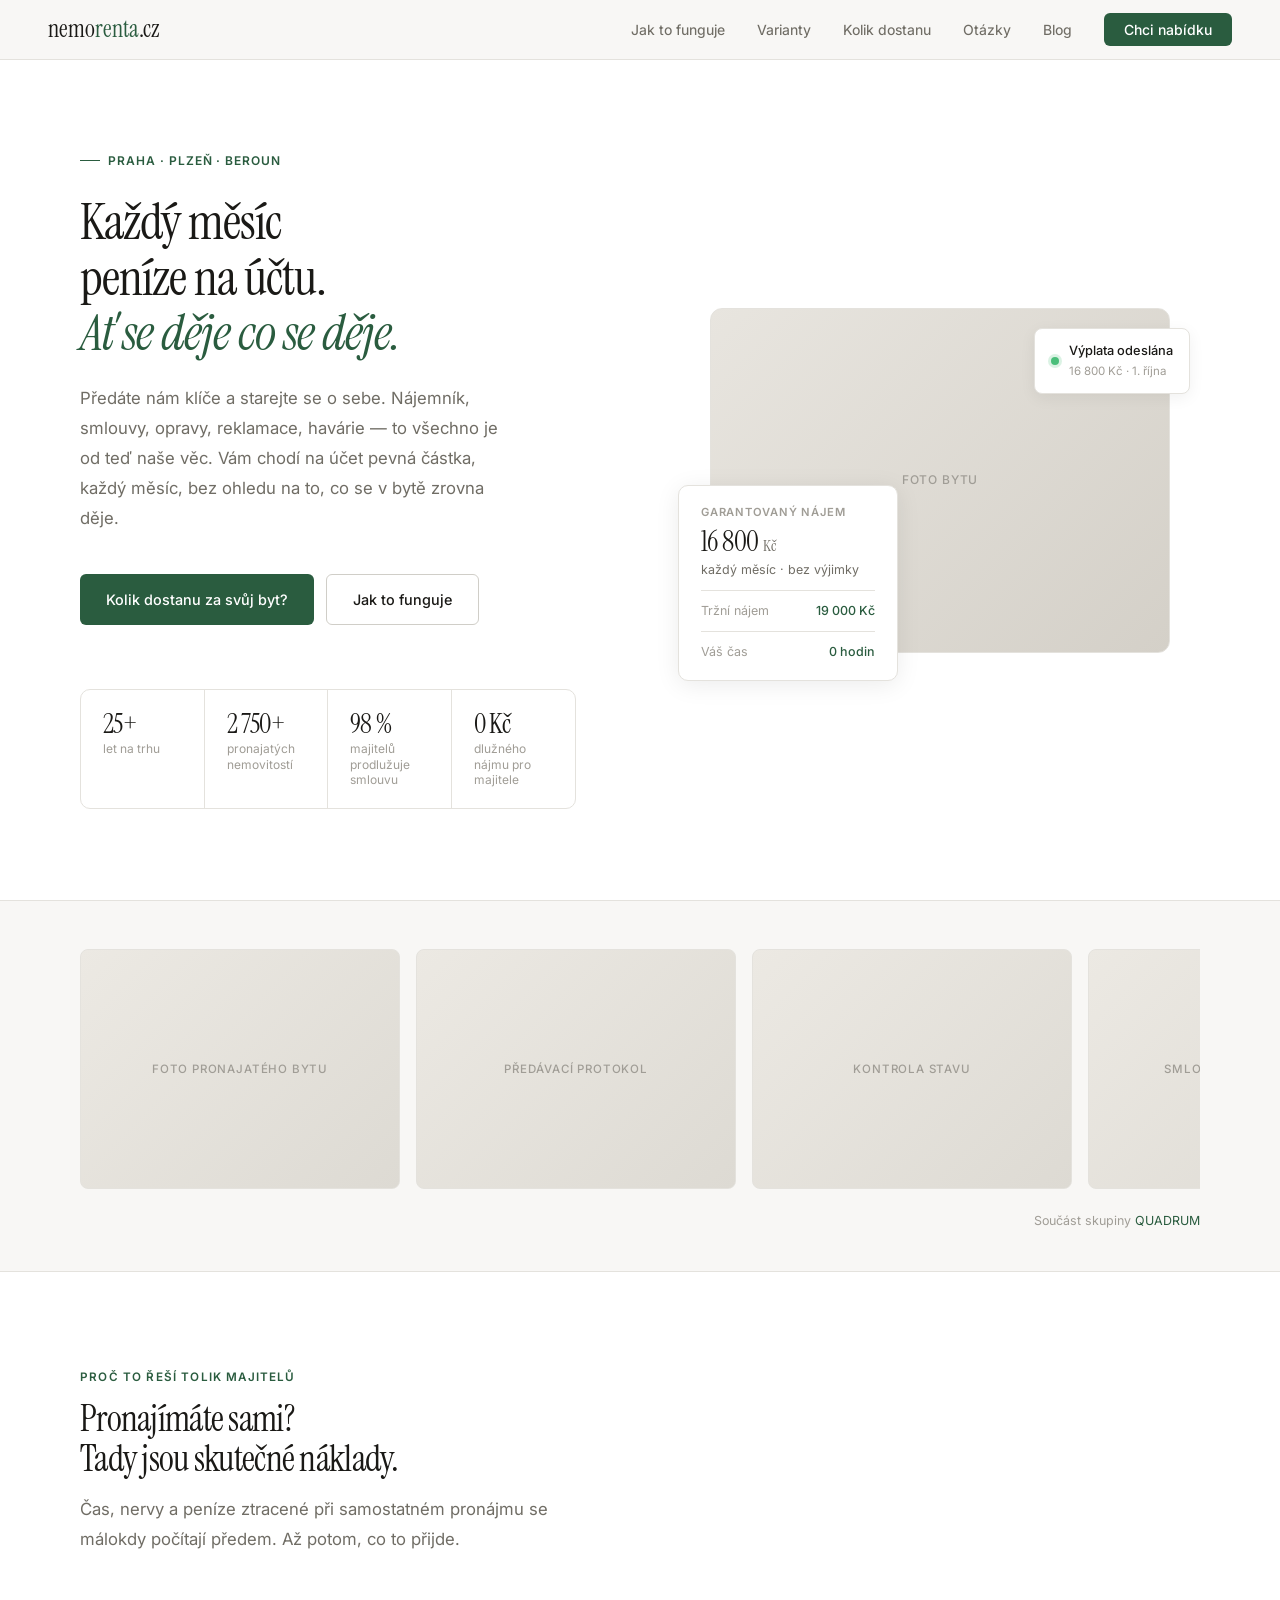
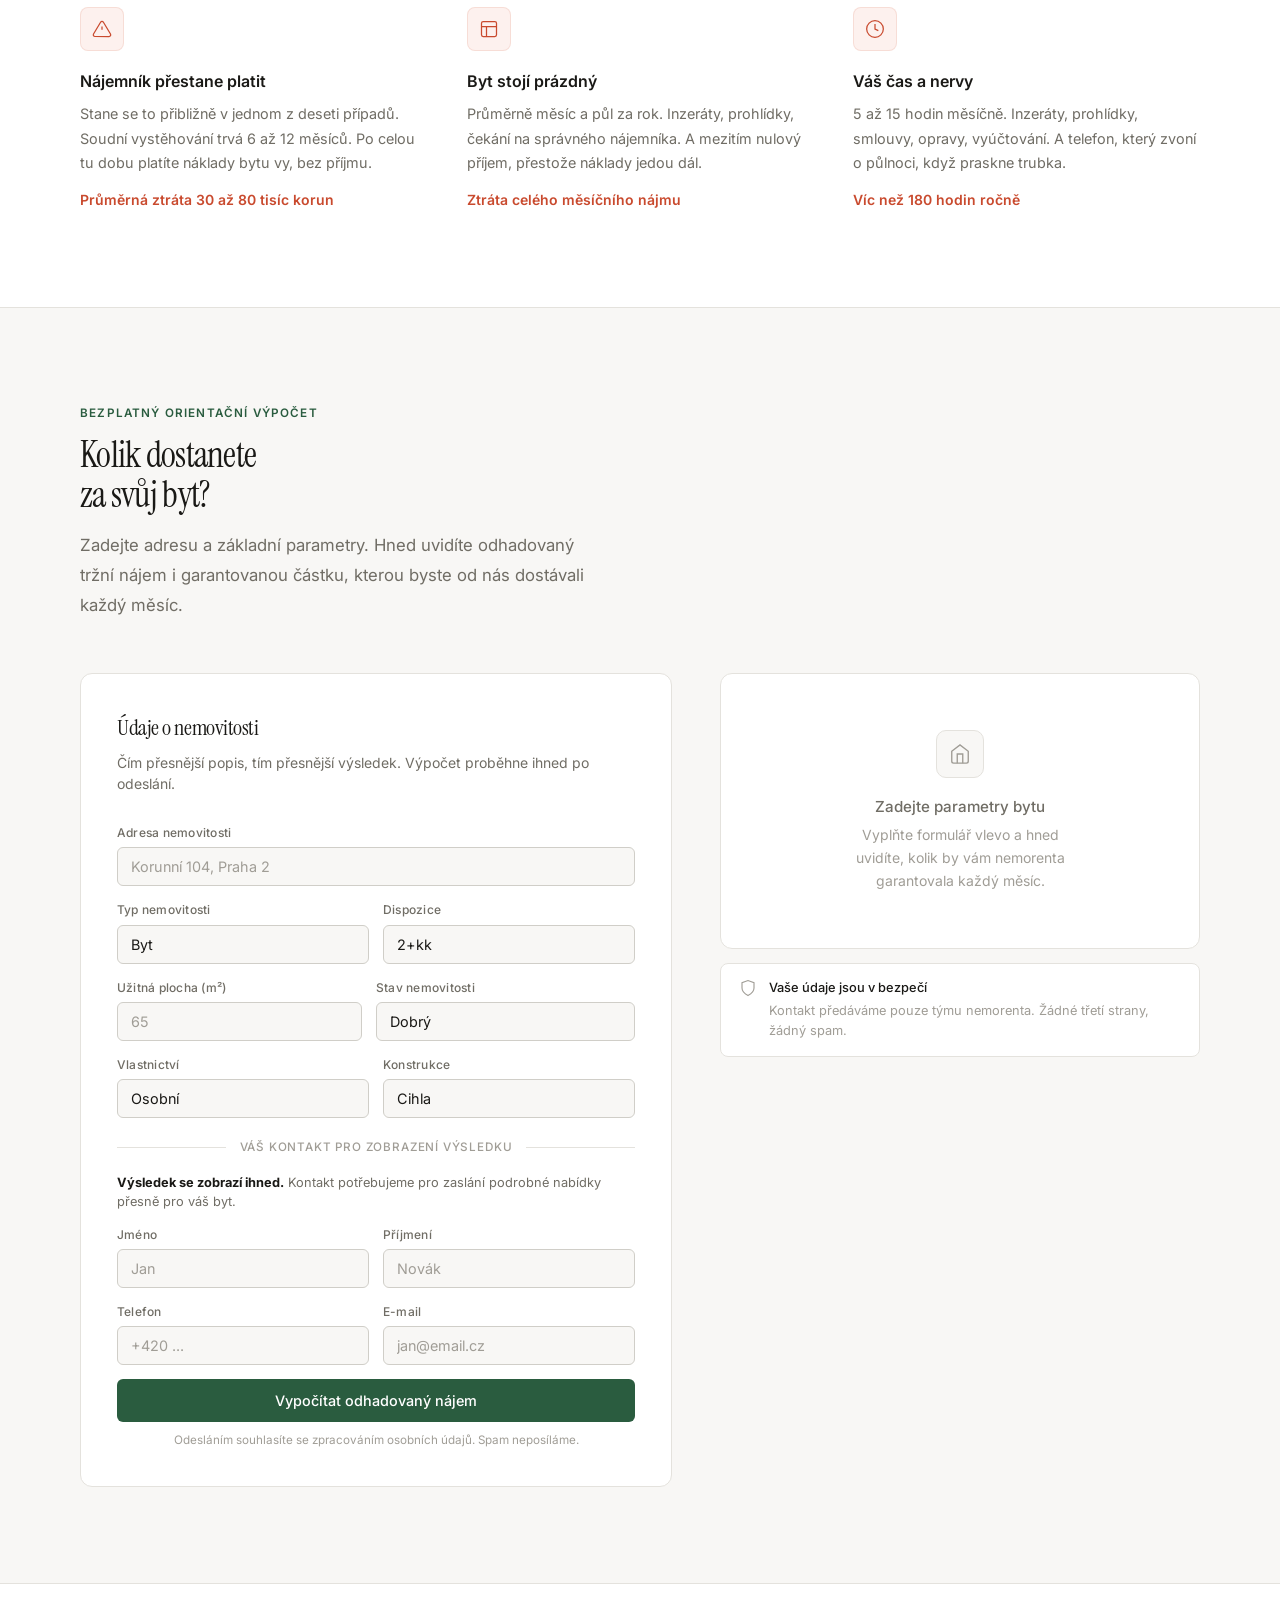
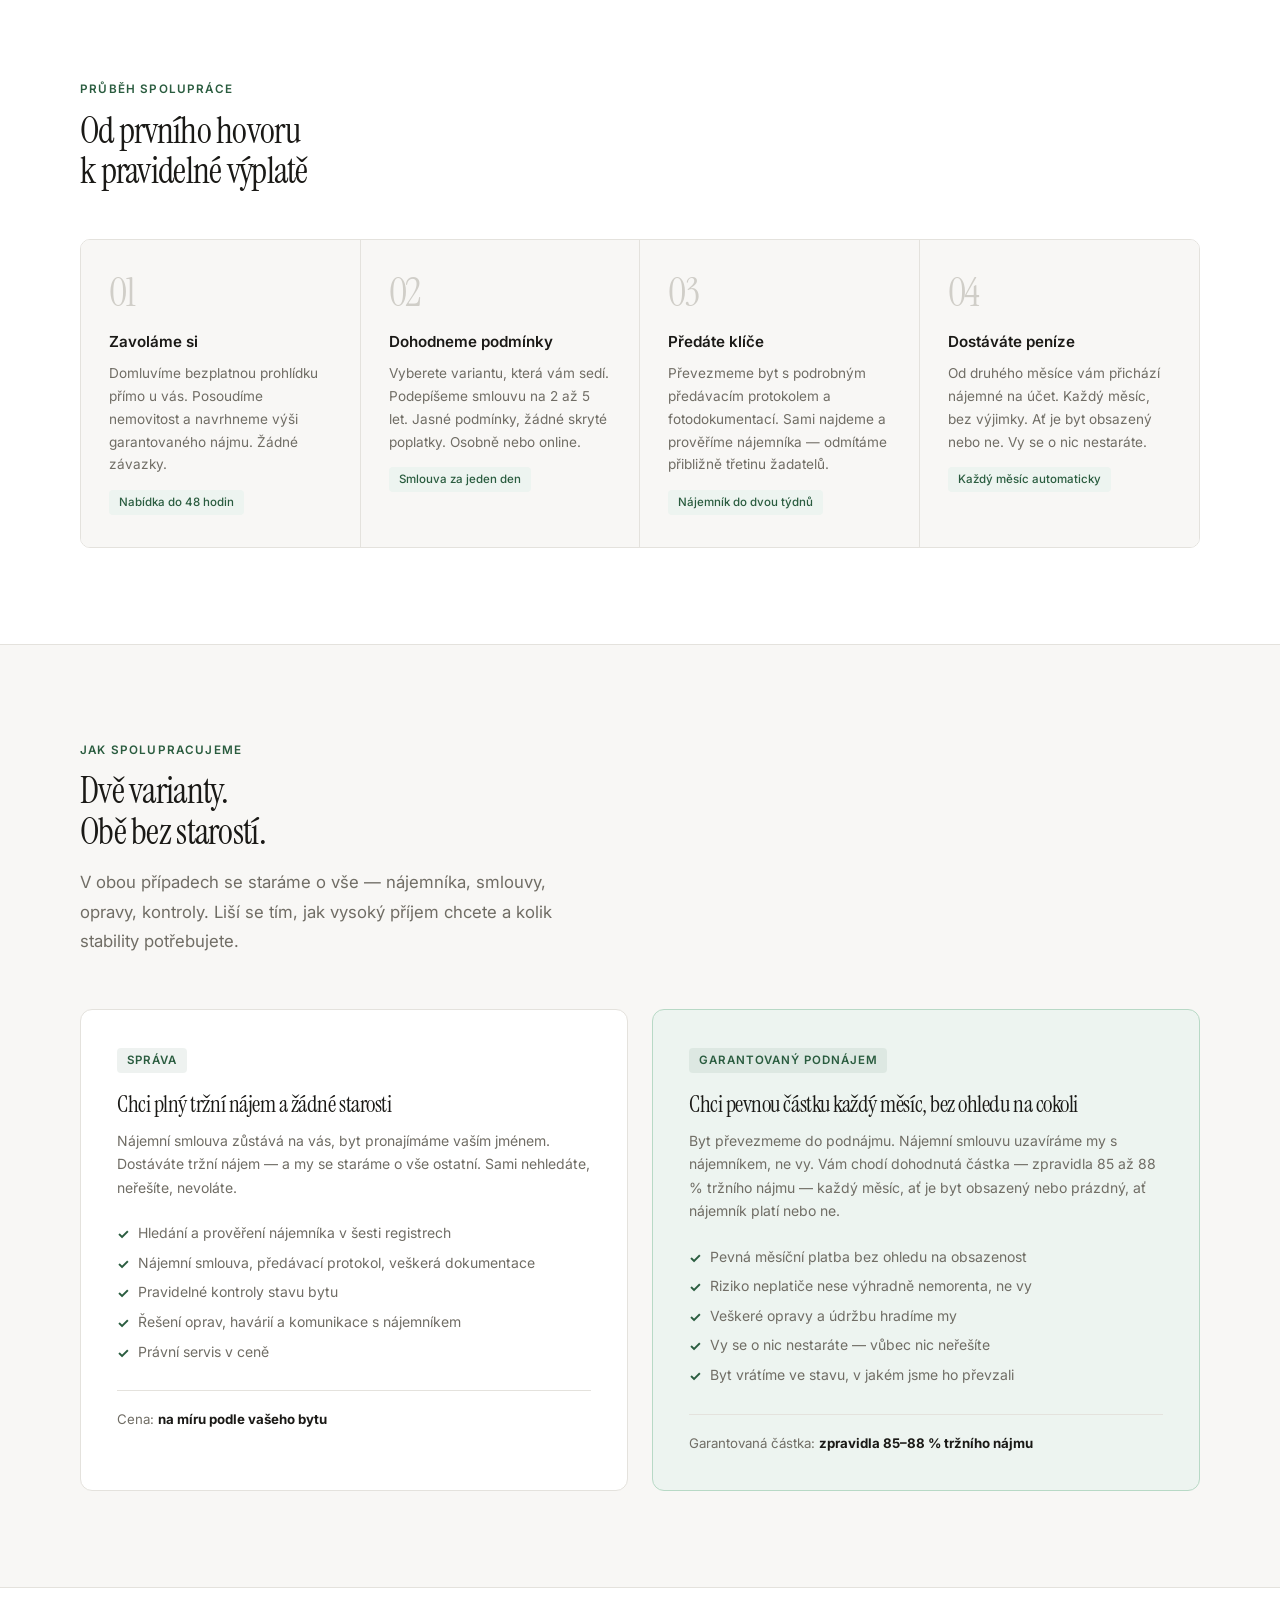
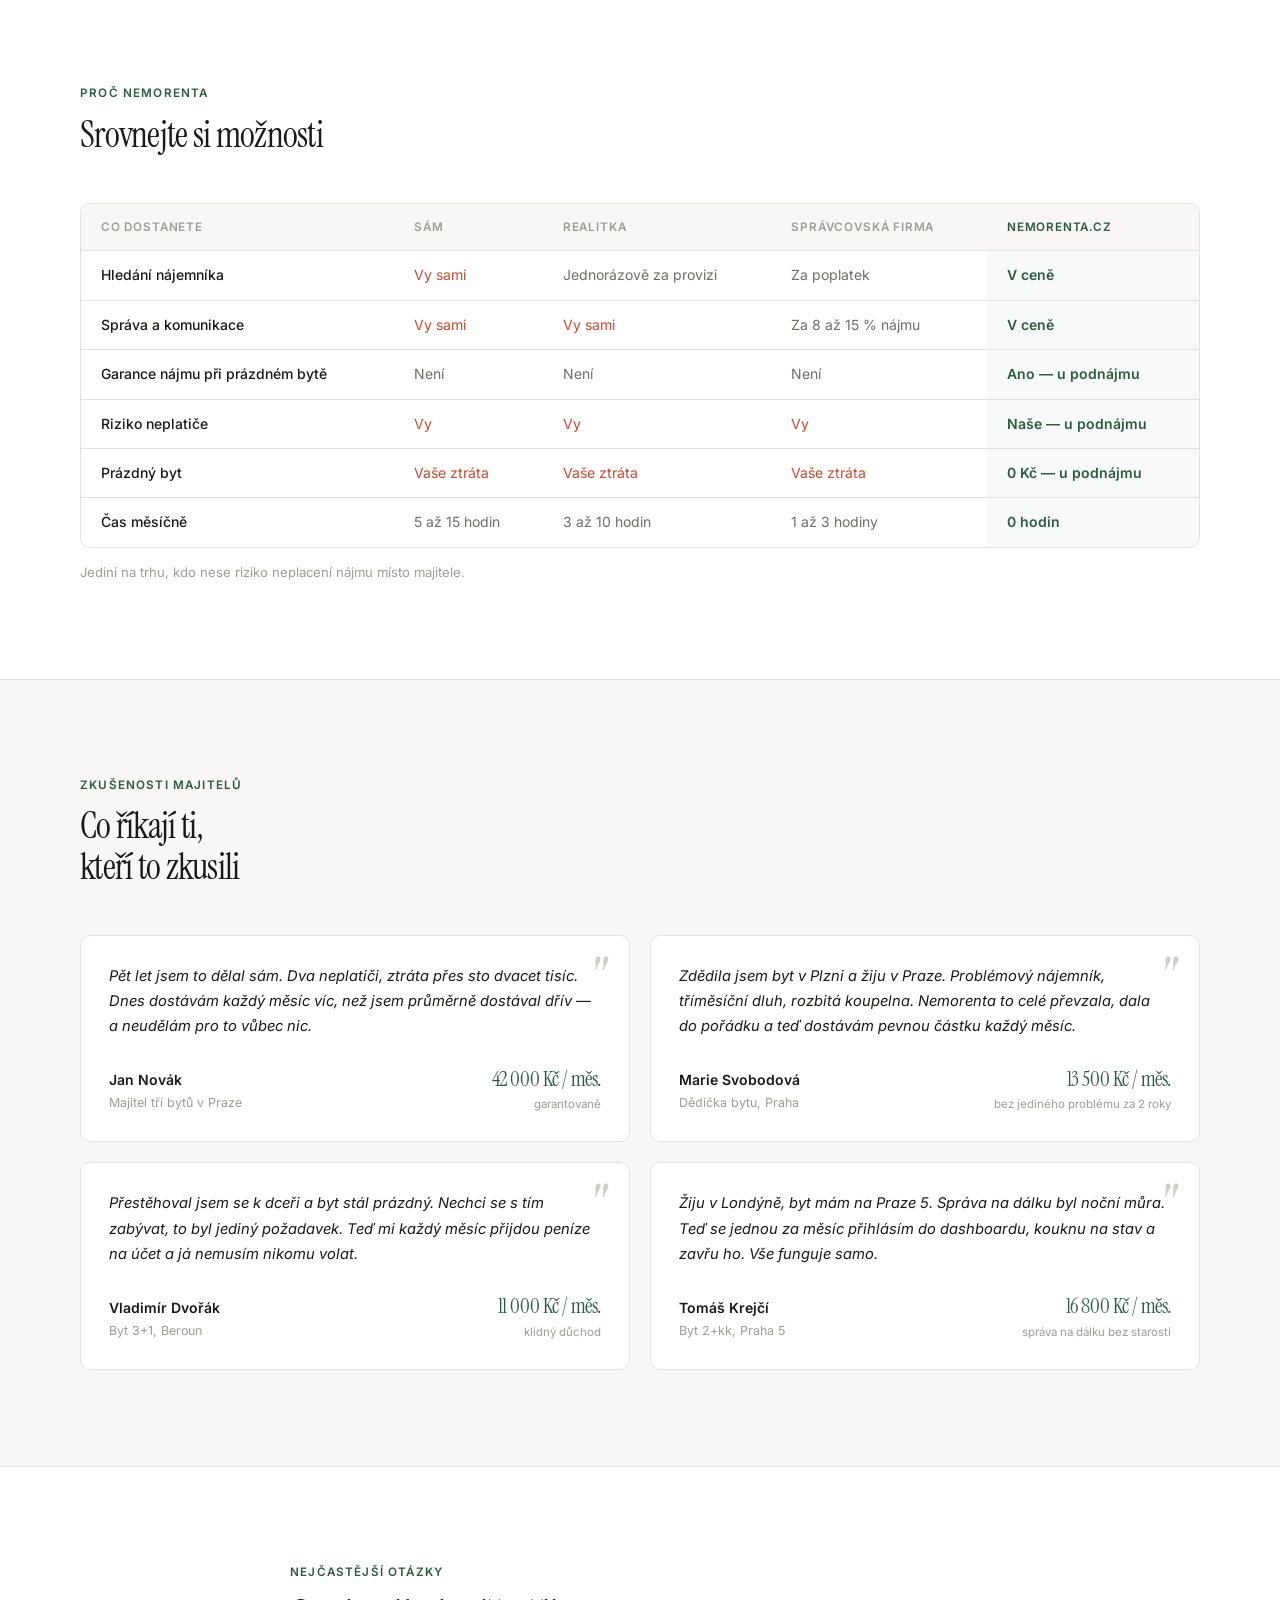
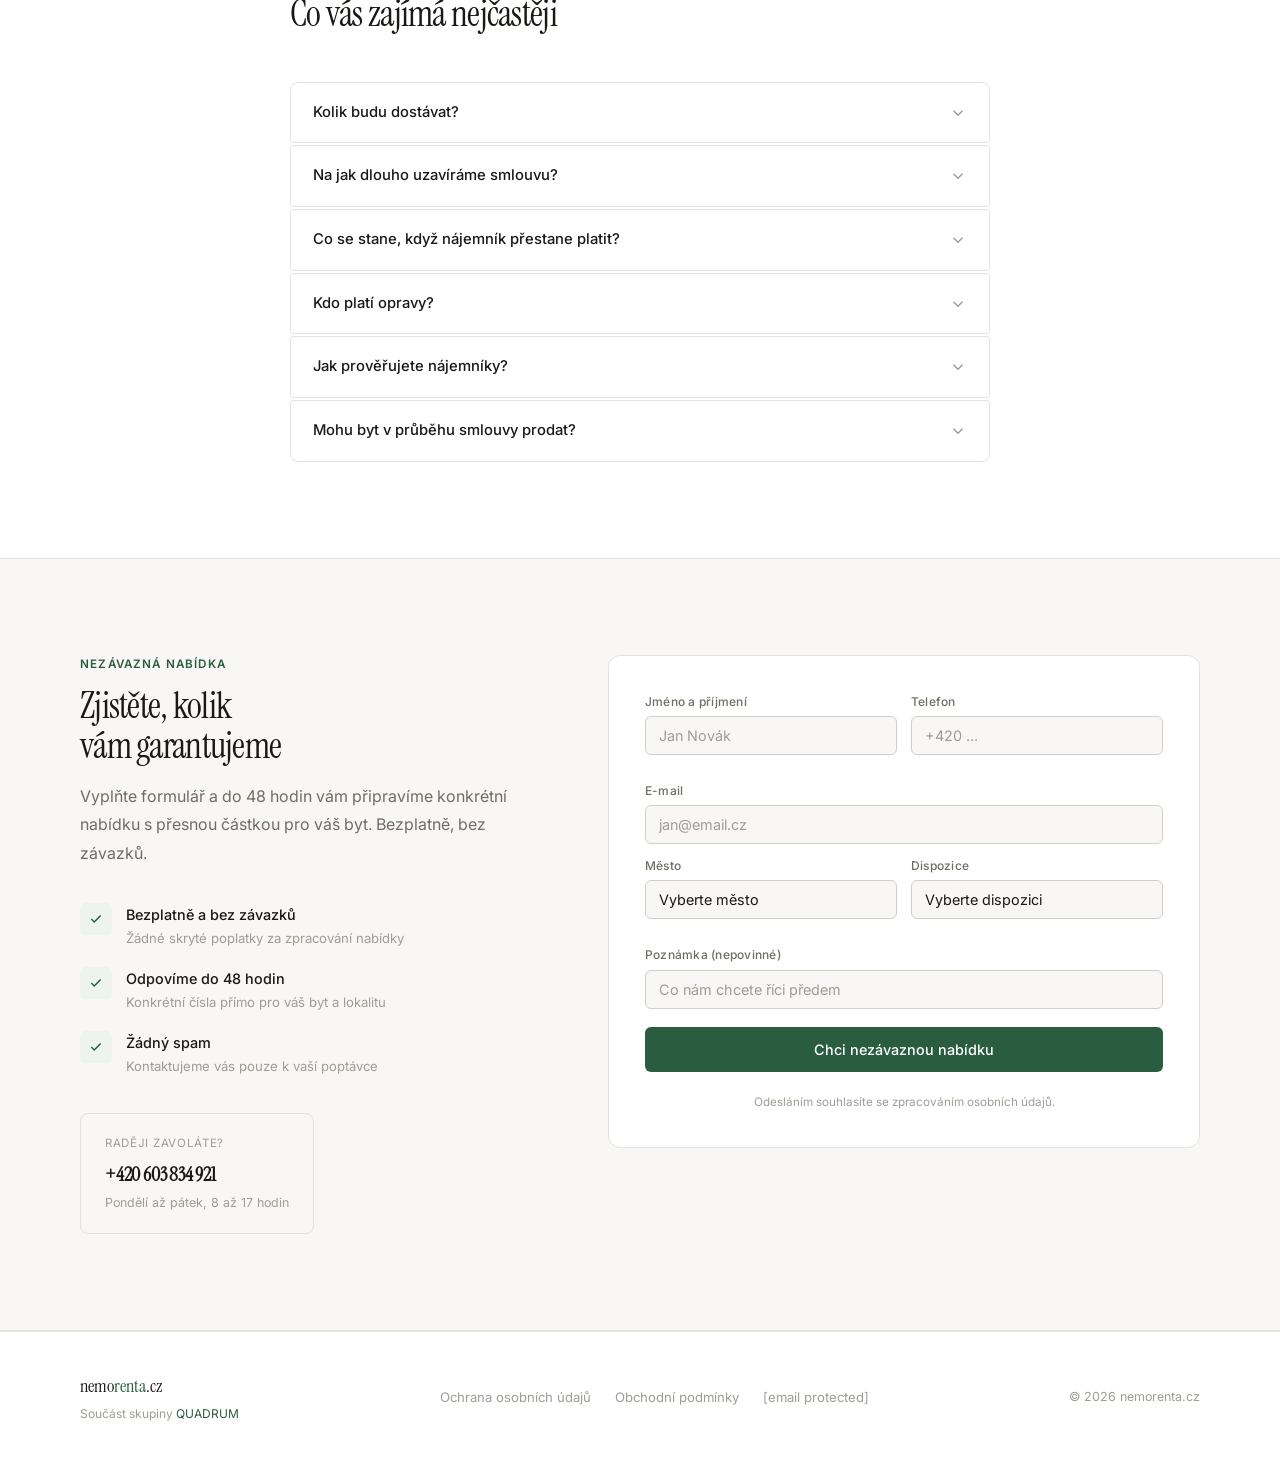
==== commit 4048cc8b: "Nahradit Vzorný nájemce za QUADRUM, zvětšit logo a opravit foto pásek na horizontální scroll" ====
--- a/index.html
+++ b/index.html
@@ -28,7 +28,7 @@
 
   /* NAV */
   nav { position: fixed; top: 0; left: 0; right: 0; z-index: 100; height: 60px; padding: 0 48px; display: flex; align-items: center; justify-content: space-between; background: rgba(248,247,245,0.94); backdrop-filter: blur(16px); border-bottom: 1px solid var(--border); }
-  .logo { font-family: 'Instrument Serif', serif; font-size: 1.25rem; color: var(--text); text-decoration: none; }
+  .logo { font-family: 'Instrument Serif', serif; font-size: 1.5rem; color: var(--text); text-decoration: none; font-weight: 500; }
   .logo span { color: var(--accent); }
   nav ul { display: flex; gap: 32px; list-style: none; align-items: center; }
   nav ul a { color: var(--muted); text-decoration: none; font-size: 0.875rem; font-weight: 450; transition: color 0.15s; }
@@ -86,8 +86,11 @@
   .stav-badge span { color: var(--subtle); font-size: 0.72rem; }
 
   /* FOTO PÁSEK */
-  .foto-pasek { display: grid; grid-template-columns: 2fr 1fr 1fr; gap: 12px; }
-  .foto-ph { background: linear-gradient(135deg, #ece9e3 0%, #dddad3 100%); border-radius: 8px; border: 1px solid var(--border); aspect-ratio: 4/3; display: flex; align-items: center; justify-content: center; font-size: 0.72rem; color: var(--subtle); text-transform: uppercase; letter-spacing: 0.07em; font-weight: 500; }
+  .foto-pasek { display: flex; gap: 16px; overflow-x: auto; overflow-y: hidden; scroll-behavior: smooth; -webkit-overflow-scrolling: touch; padding-bottom: 8px; }
+  .foto-pasek::-webkit-scrollbar { height: 6px; }
+  .foto-pasek::-webkit-scrollbar-track { background: var(--border); border-radius: 3px; }
+  .foto-pasek::-webkit-scrollbar-thumb { background: var(--accent); border-radius: 3px; }
+  .foto-ph { background: linear-gradient(135deg, #ece9e3 0%, #dddad3 100%); border-radius: 8px; border: 1px solid var(--border); aspect-ratio: 4/3; display: flex; align-items: center; justify-content: center; font-size: 0.72rem; color: var(--subtle); text-transform: uppercase; letter-spacing: 0.07em; font-weight: 500; min-width: 320px; flex-shrink: 0; }
 
   /* SEKCE PROBLÉMŮ */
   .problemy-grid { display: grid; grid-template-columns: repeat(3,1fr); gap: 40px; margin-top: 48px; }
@@ -226,7 +229,7 @@
     .wrap, .wrap-sm { padding: 64px 32px; }
     .problemy-grid, .kroky-grid, .varianty-grid, .reference-grid, .kalk-grid, .cta-mrizka { grid-template-columns: 1fr; }
     .vysledek-sticky { position: static; }
-    .foto-pasek { grid-template-columns: 1fr 1fr; }
+    .foto-ph { min-width: 280px; }
     .hero-stats { grid-template-columns: repeat(2,1fr); }
     nav ul { display: none; }
   }
@@ -289,12 +292,14 @@
 <div style="background:var(--bg); border-bottom:1px solid var(--border);">
 <div class="wrap" style="padding-top:48px; padding-bottom:40px;">
   <div class="foto-pasek">
-    <!-- Sem reálné fotky bytů / předávacích protokolů -->
     <div class="foto-ph">Foto pronajatého bytu</div>
     <div class="foto-ph">Předávací protokol</div>
     <div class="foto-ph">Kontrola stavu</div>
-  </div>
-  <p style="font-size:0.78rem; color:var(--subtle); margin-top:14px; text-align:right;">Součást skupiny <a href="https://vzornynajemce.cz" style="color:var(--accent); text-decoration:none;">Vzorný nájemce</a></p>
+    <div class="foto-ph">Smlouva s nájemníkem</div>
+    <div class="foto-ph">Prohlídka bytu</div>
+    <div class="foto-ph">Klíče předány</div>
+  </div>
+  <p style="font-size:0.78rem; color:var(--subtle); margin-top:14px; text-align:right;">Součást skupiny <a href="https://quadrum.cz" style="color:var(--accent); text-decoration:none;">QUADRUM</a></p>
 </div>
 </div>
 
@@ -572,7 +577,7 @@
 <div class="wrap" style="padding-top:40px; padding-bottom:40px; display:flex; justify-content:space-between; align-items:center; flex-wrap:wrap; gap:20px;">
   <div>
     <div style="font-family:'Instrument Serif', serif; font-size:1.1rem; color:var(--text);">nemo<span style="color:var(--accent);">renta</span>.cz</div>
-    <div style="font-size:0.75rem; color:var(--subtle); margin-top:4px;">Součást skupiny <a href="https://vzornynajemce.cz" style="color:var(--accent); text-decoration:none;">Vzorný nájemce</a></div>
+    <div style="font-size:0.75rem; color:var(--subtle); margin-top:4px;">Součást skupiny <a href="https://quadrum.cz" style="color:var(--accent); text-decoration:none;">QUADRUM</a></div>
   </div>
   <div style="display:flex; gap:24px; flex-wrap:wrap;">
     <a href="/ochrana-osobnich-udaju" style="font-size:0.82rem; color:var(--subtle); text-decoration:none;">Ochrana osobních údajů</a>
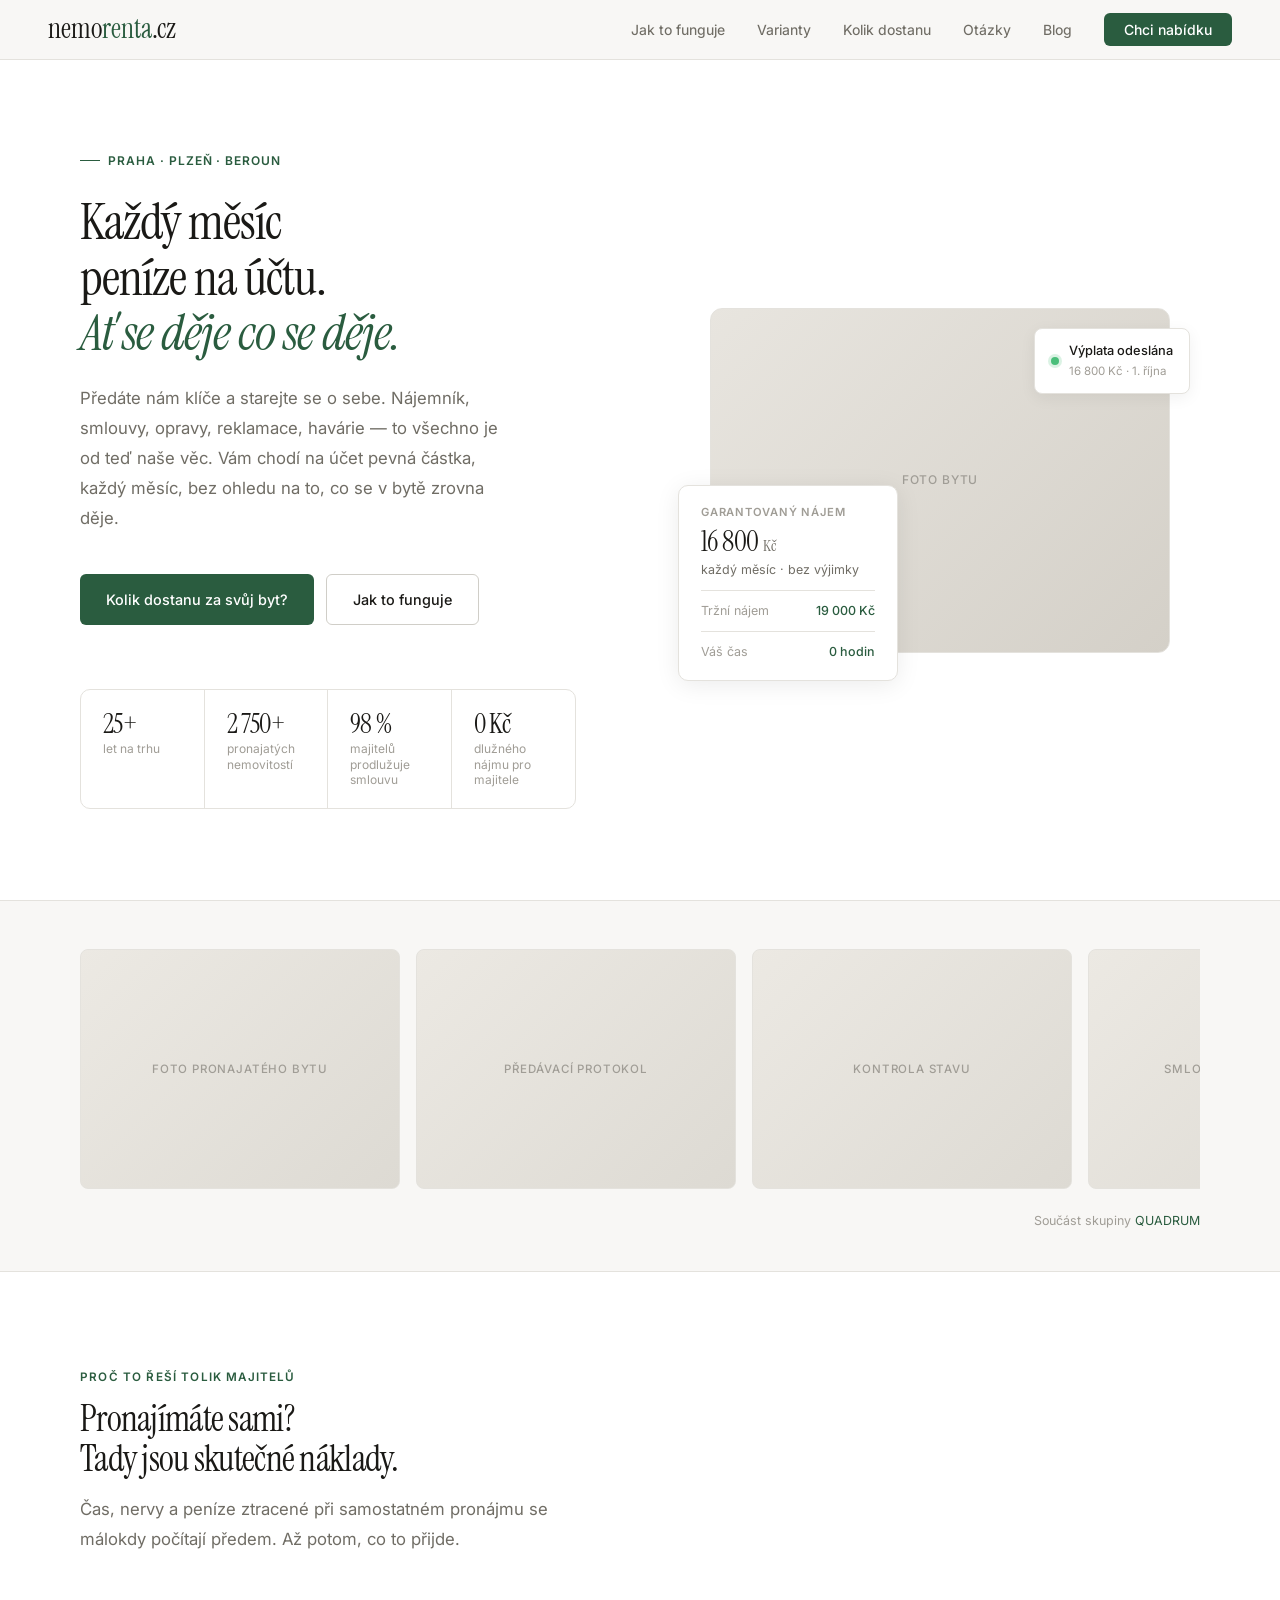
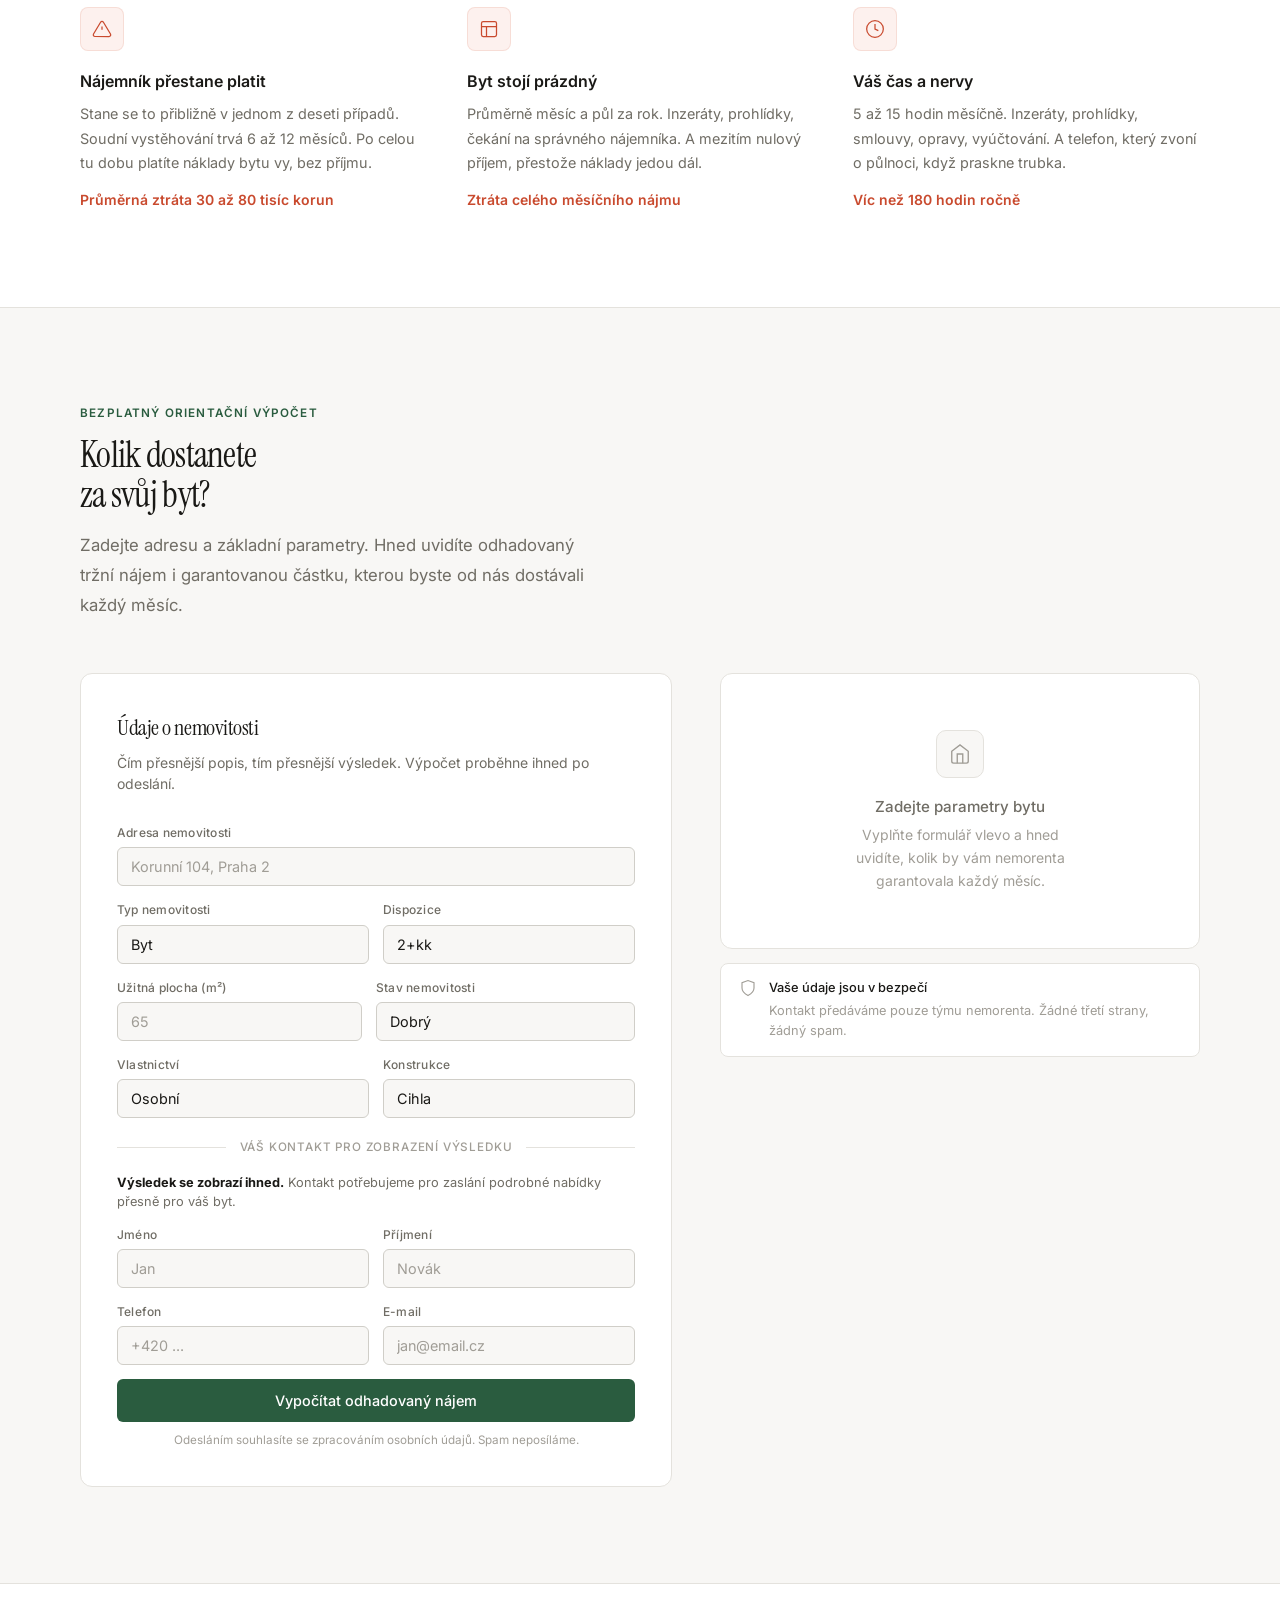
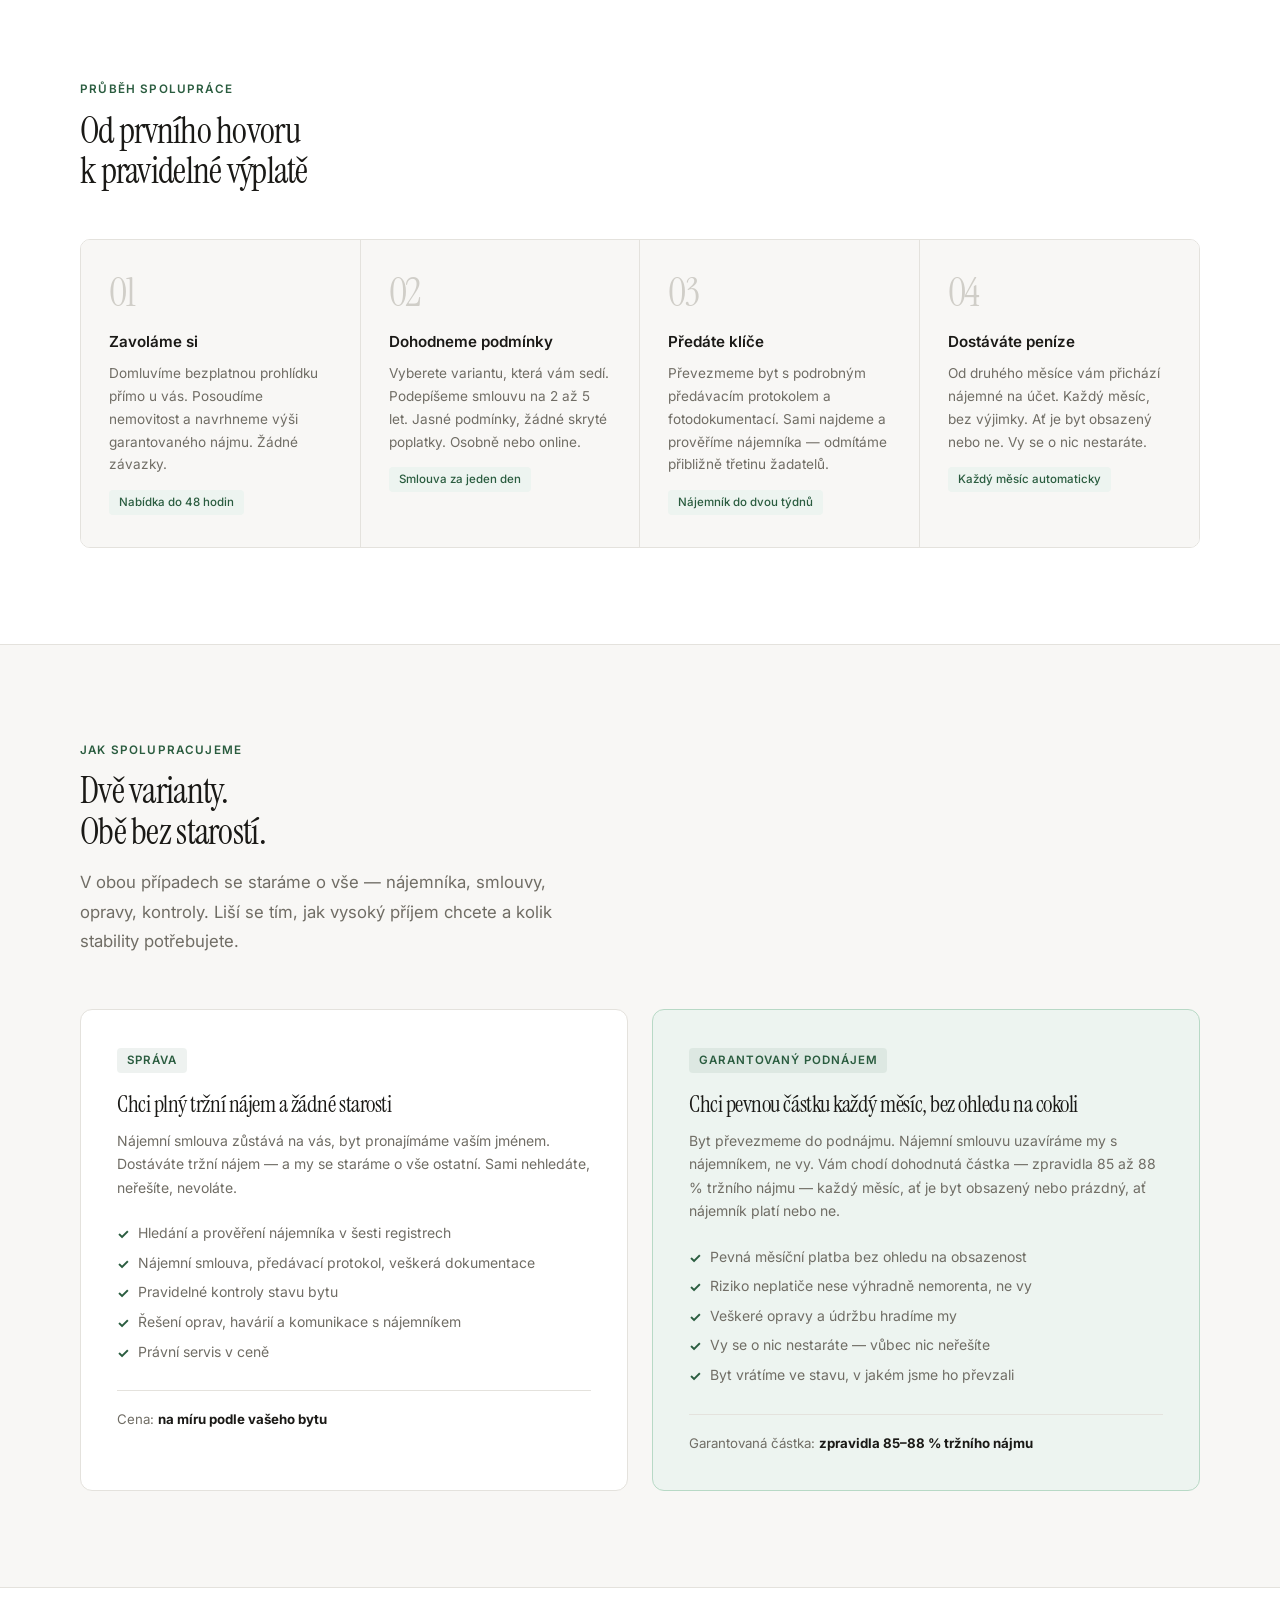
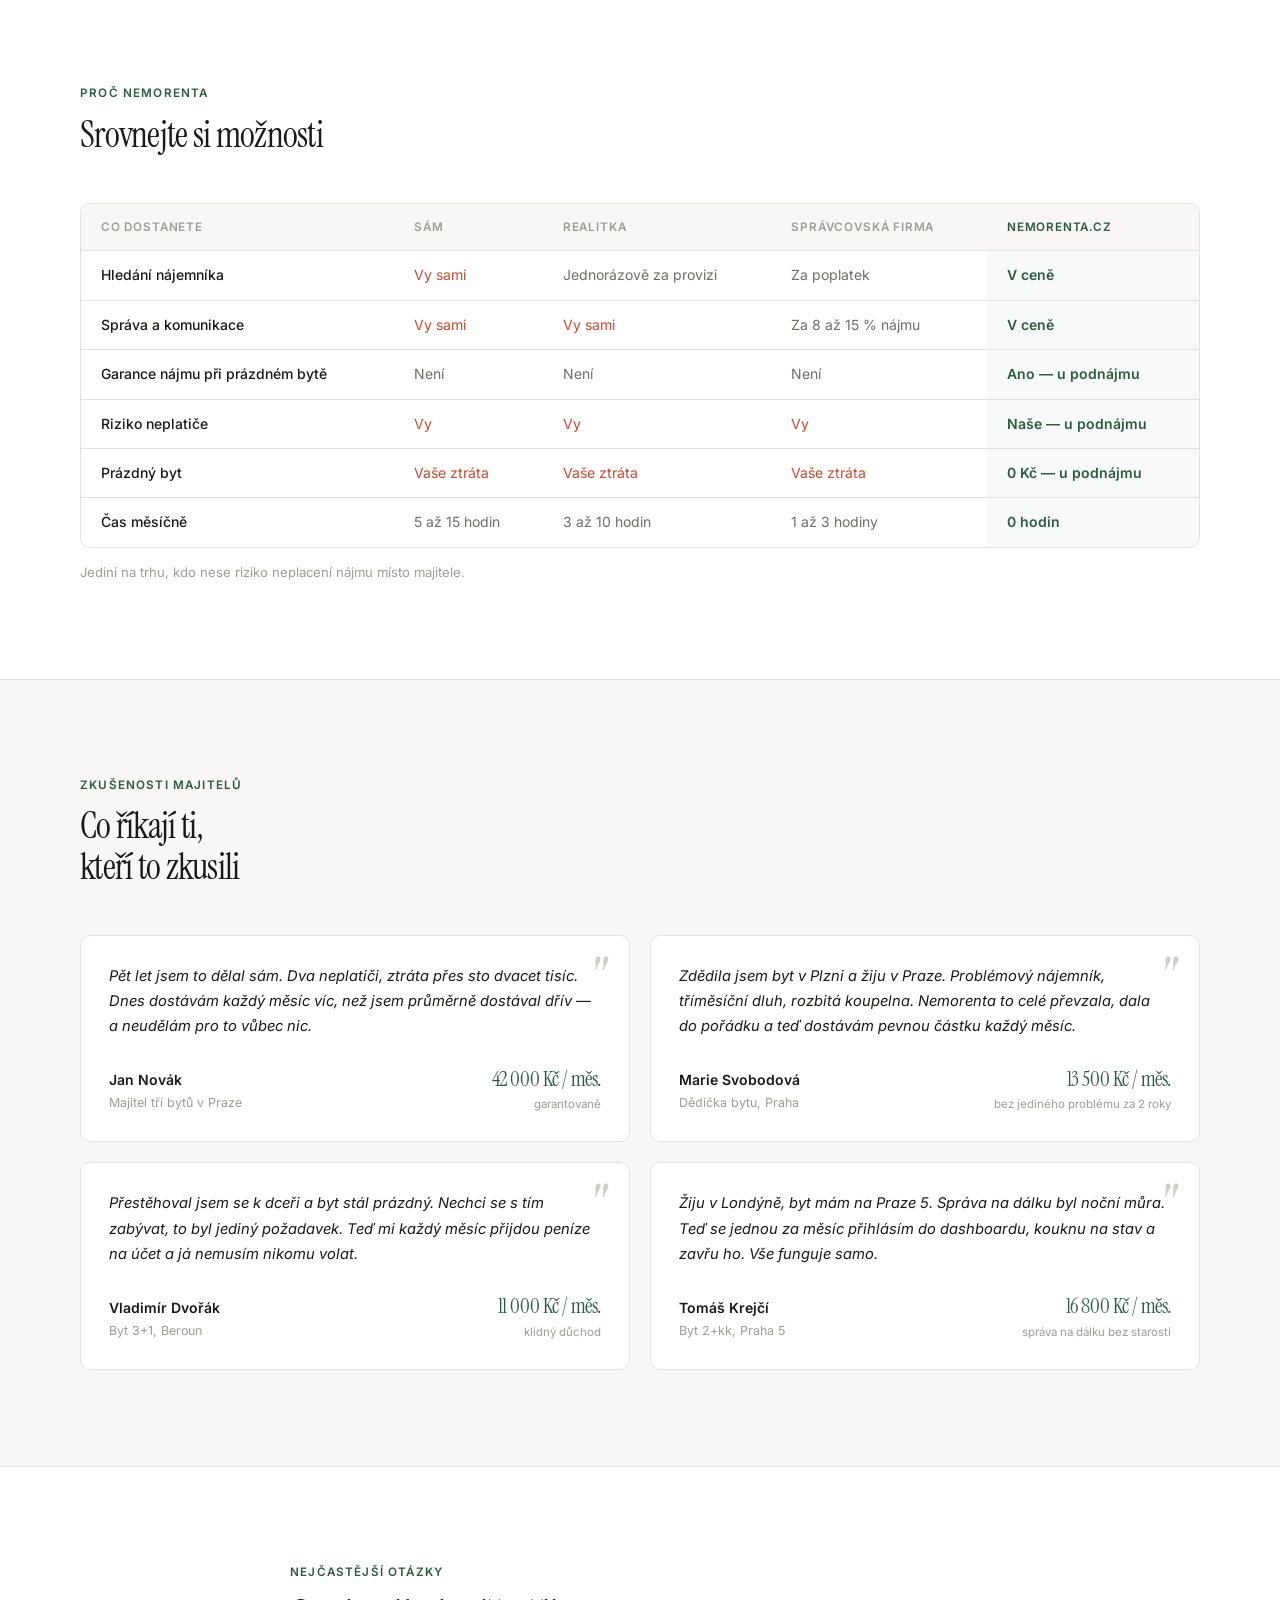
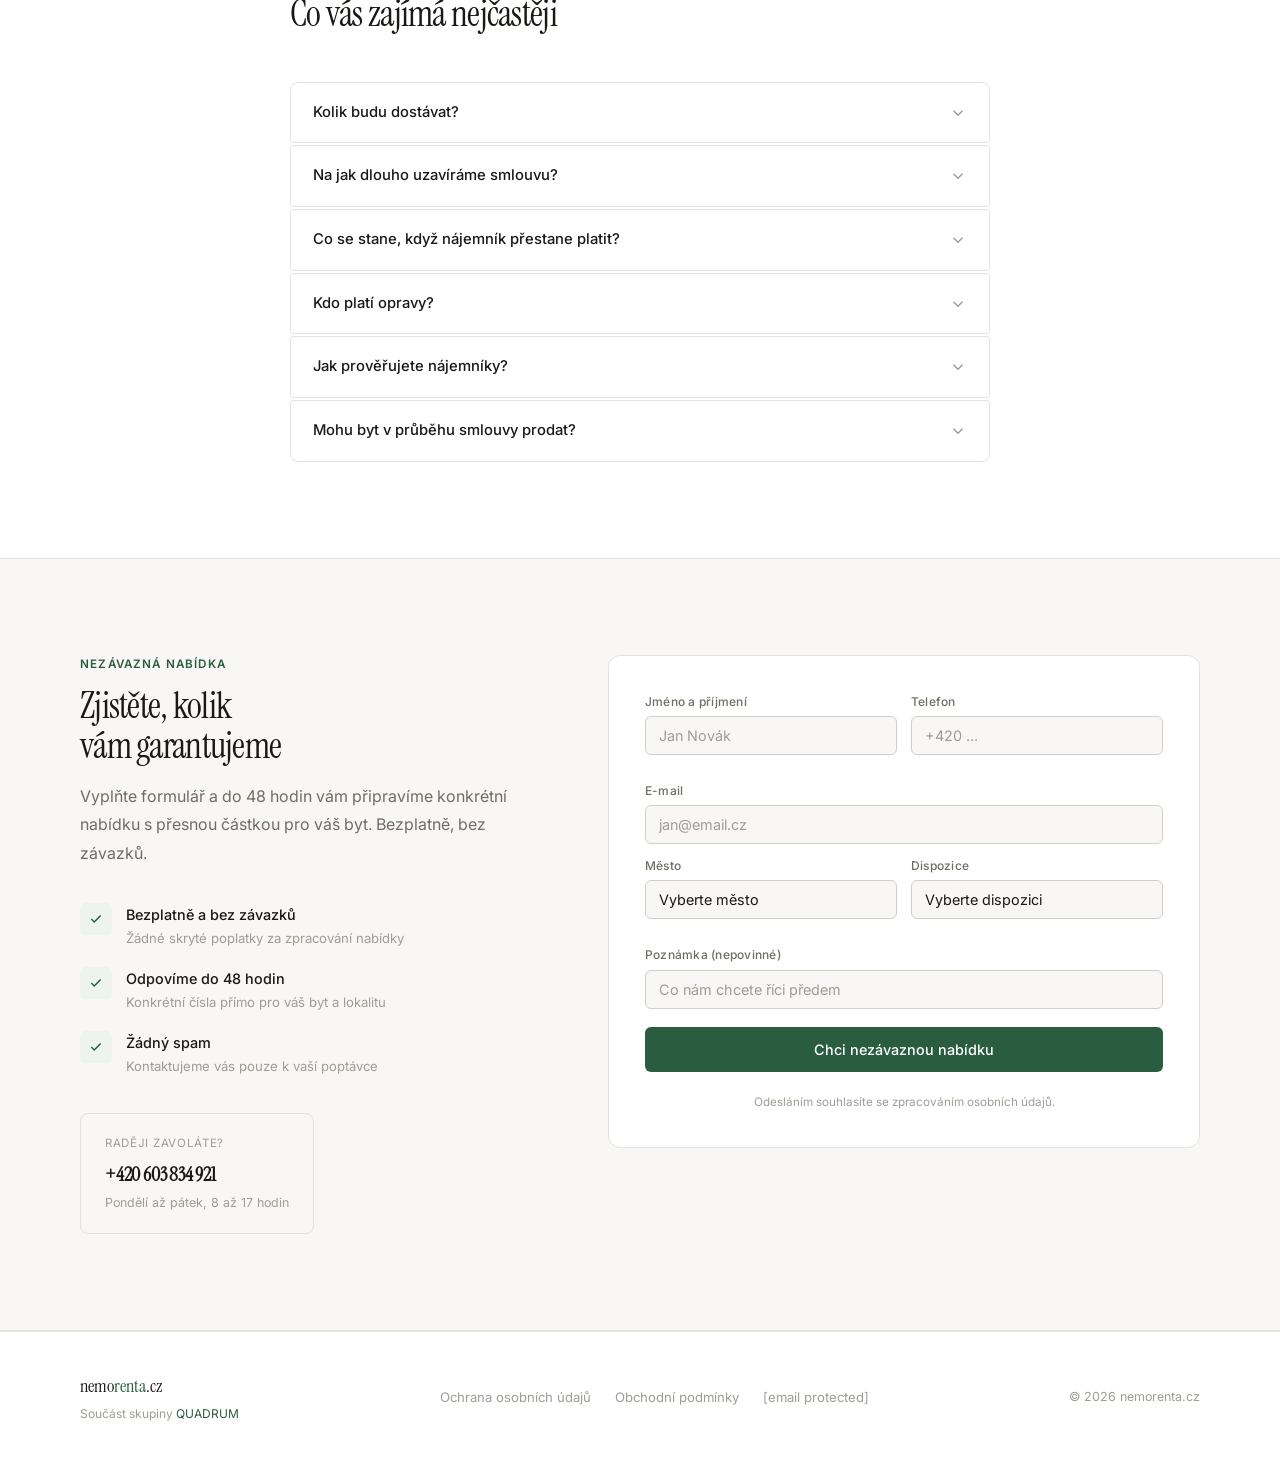
==== commit eccea399: "Zvětšit logo nemorenta.cz v navigaci na 1.75rem" ====
--- a/index.html
+++ b/index.html
@@ -28,7 +28,7 @@
 
   /* NAV */
   nav { position: fixed; top: 0; left: 0; right: 0; z-index: 100; height: 60px; padding: 0 48px; display: flex; align-items: center; justify-content: space-between; background: rgba(248,247,245,0.94); backdrop-filter: blur(16px); border-bottom: 1px solid var(--border); }
-  .logo { font-family: 'Instrument Serif', serif; font-size: 1.5rem; color: var(--text); text-decoration: none; font-weight: 500; }
+  .logo { font-family: 'Instrument Serif', serif; font-size: 1.75rem; color: var(--text); text-decoration: none; font-weight: 500; }
   .logo span { color: var(--accent); }
   nav ul { display: flex; gap: 32px; list-style: none; align-items: center; }
   nav ul a { color: var(--muted); text-decoration: none; font-size: 0.875rem; font-weight: 450; transition: color 0.15s; }
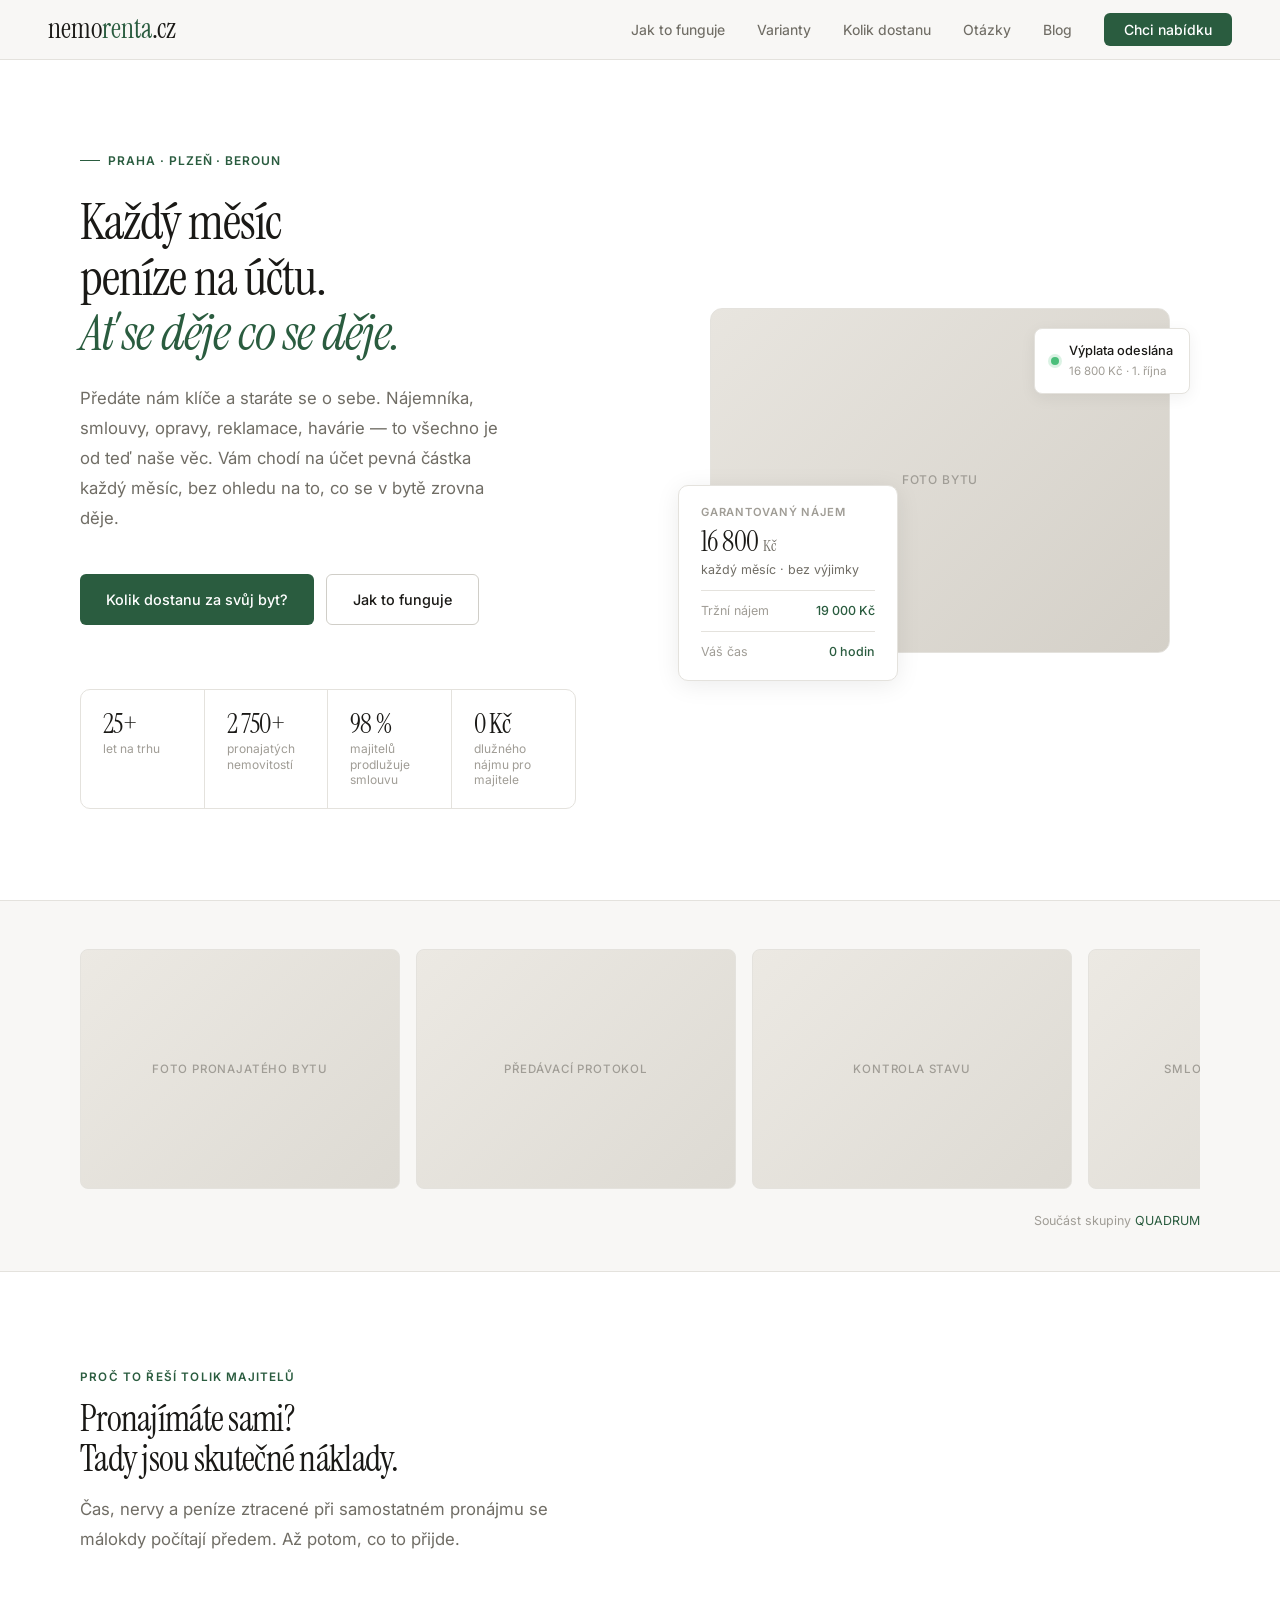
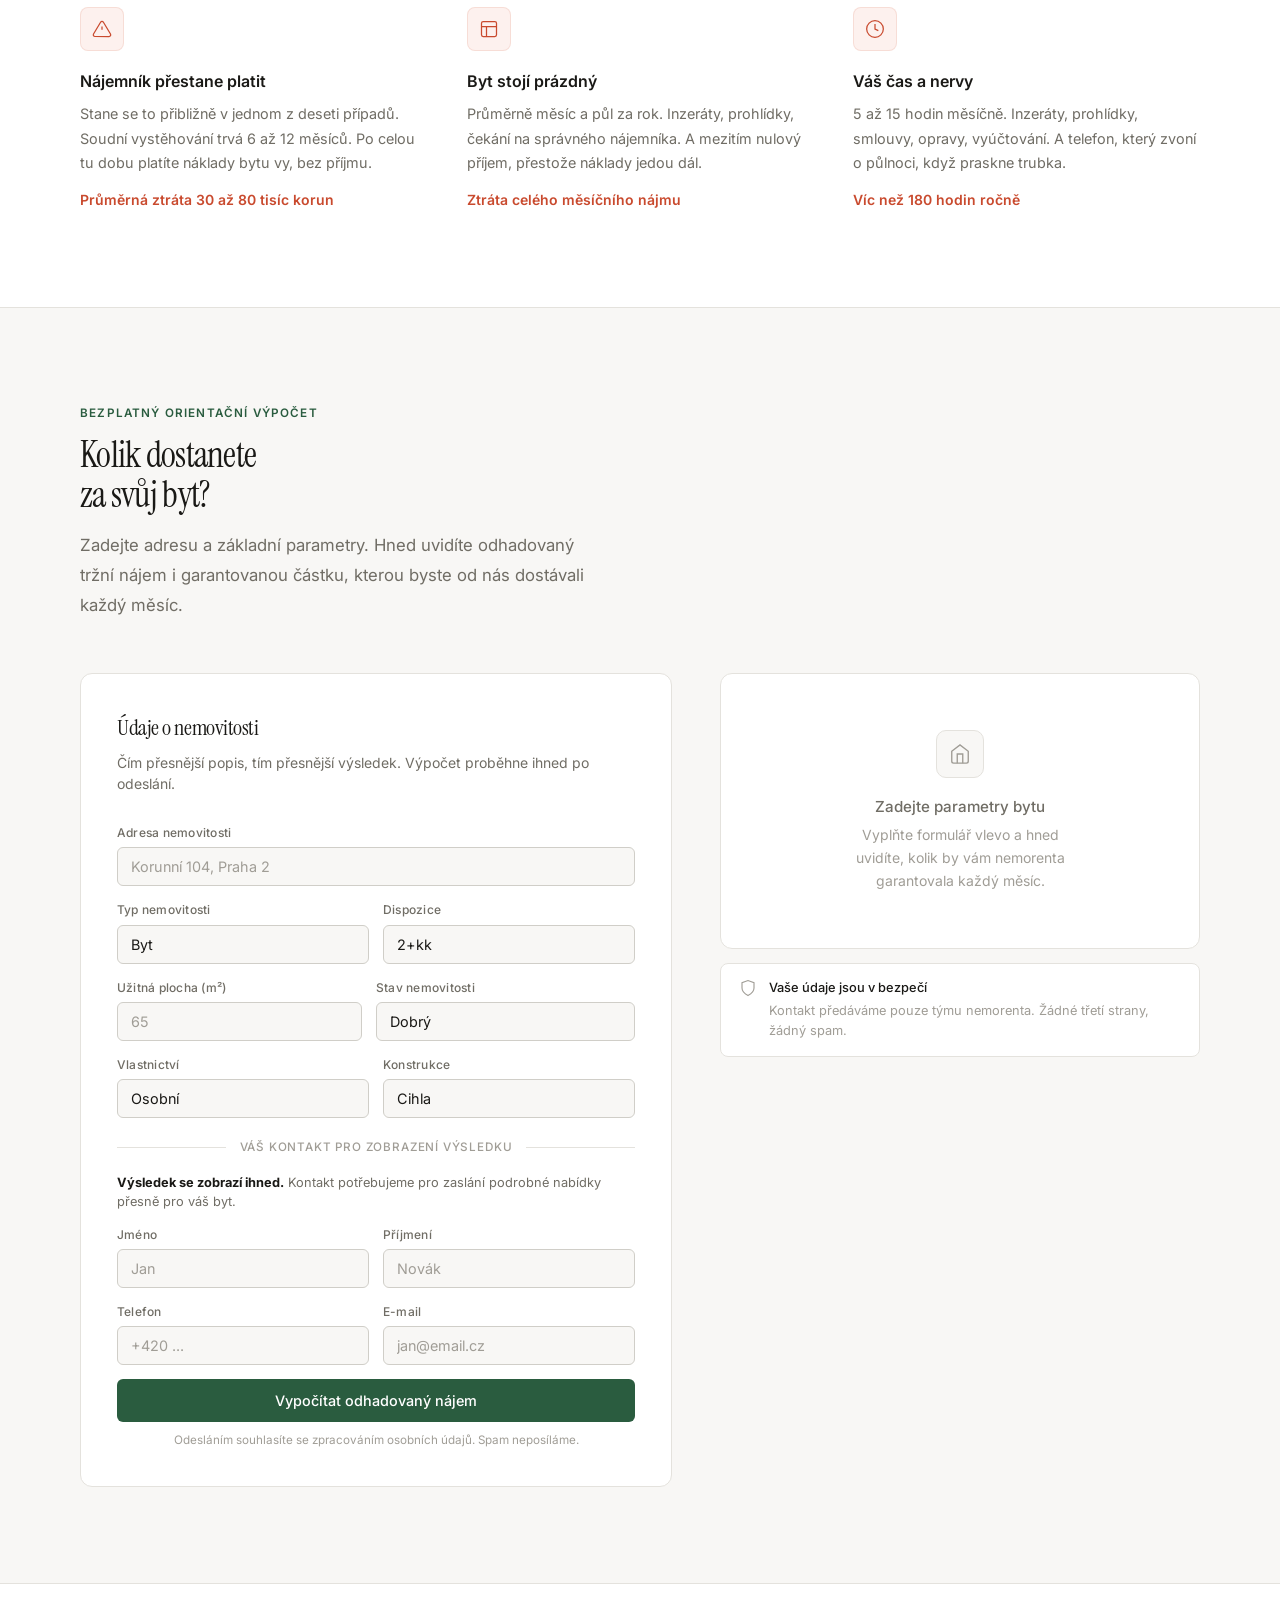
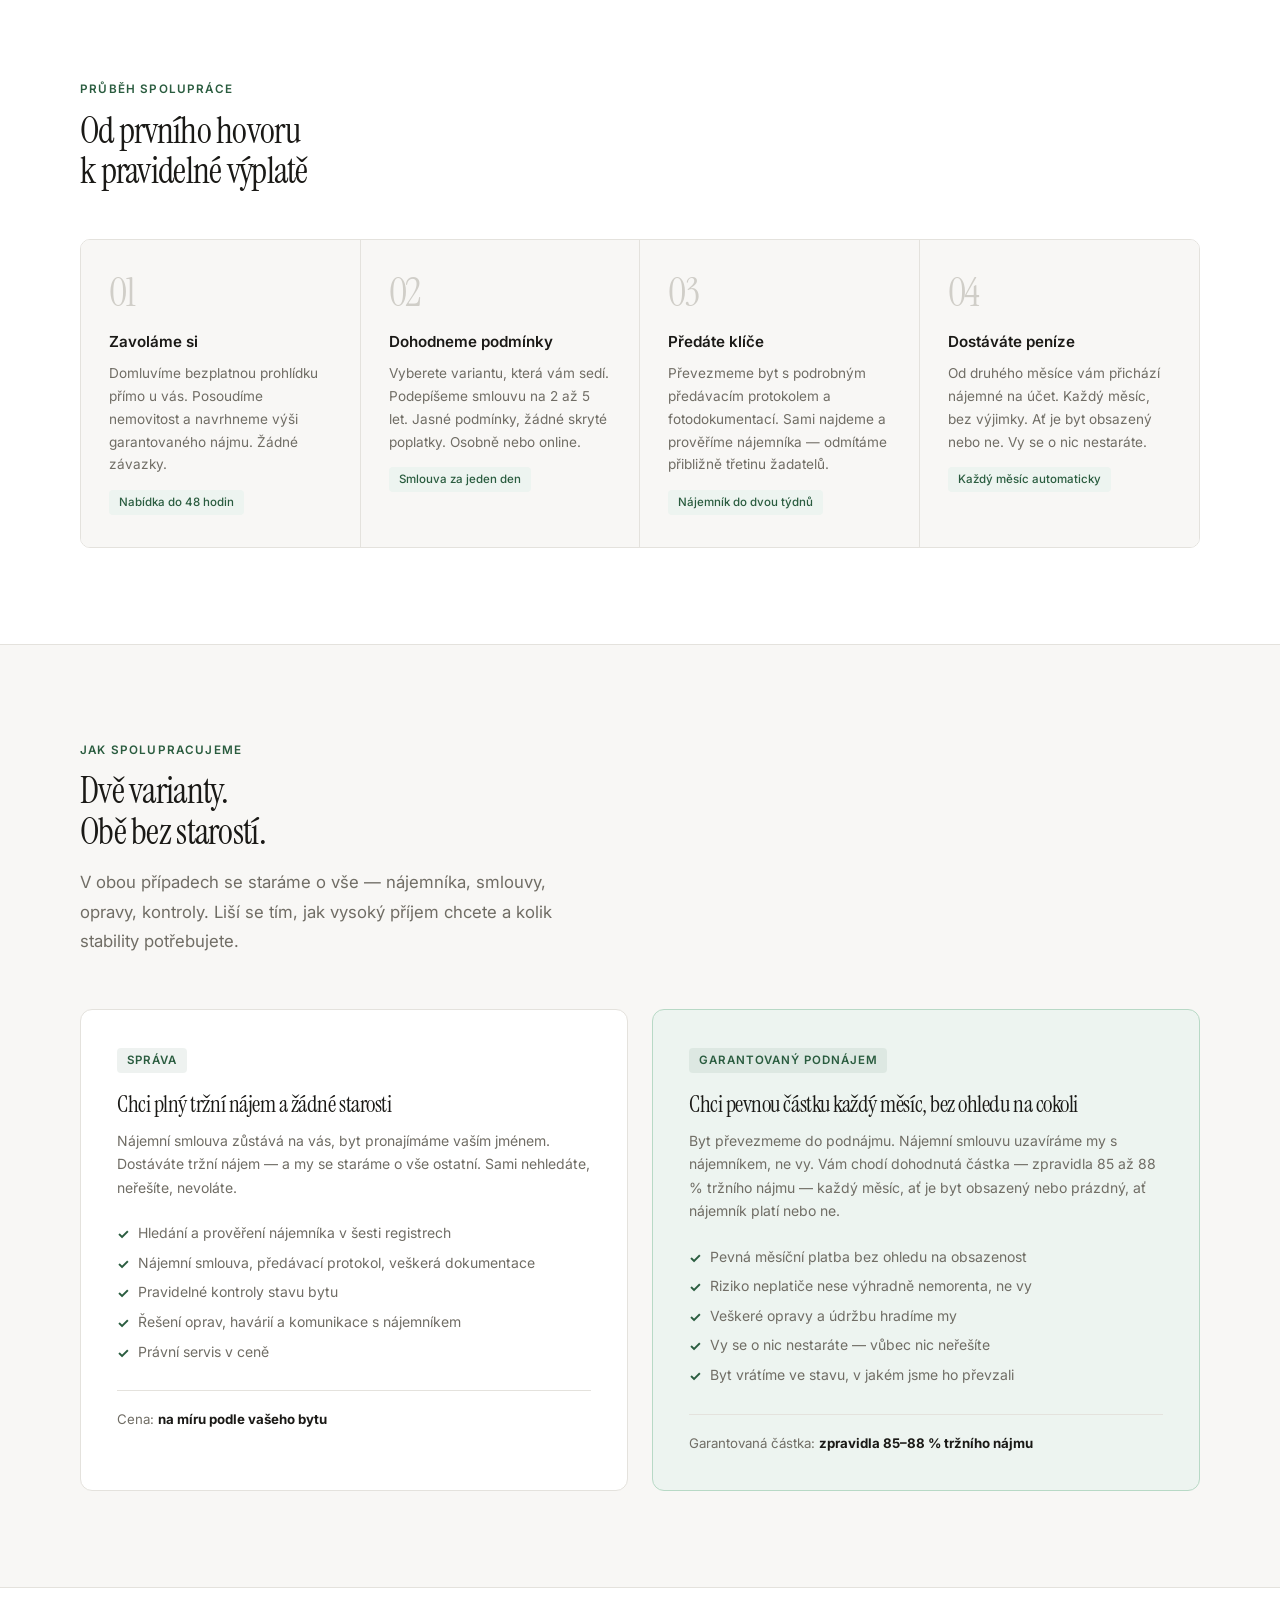
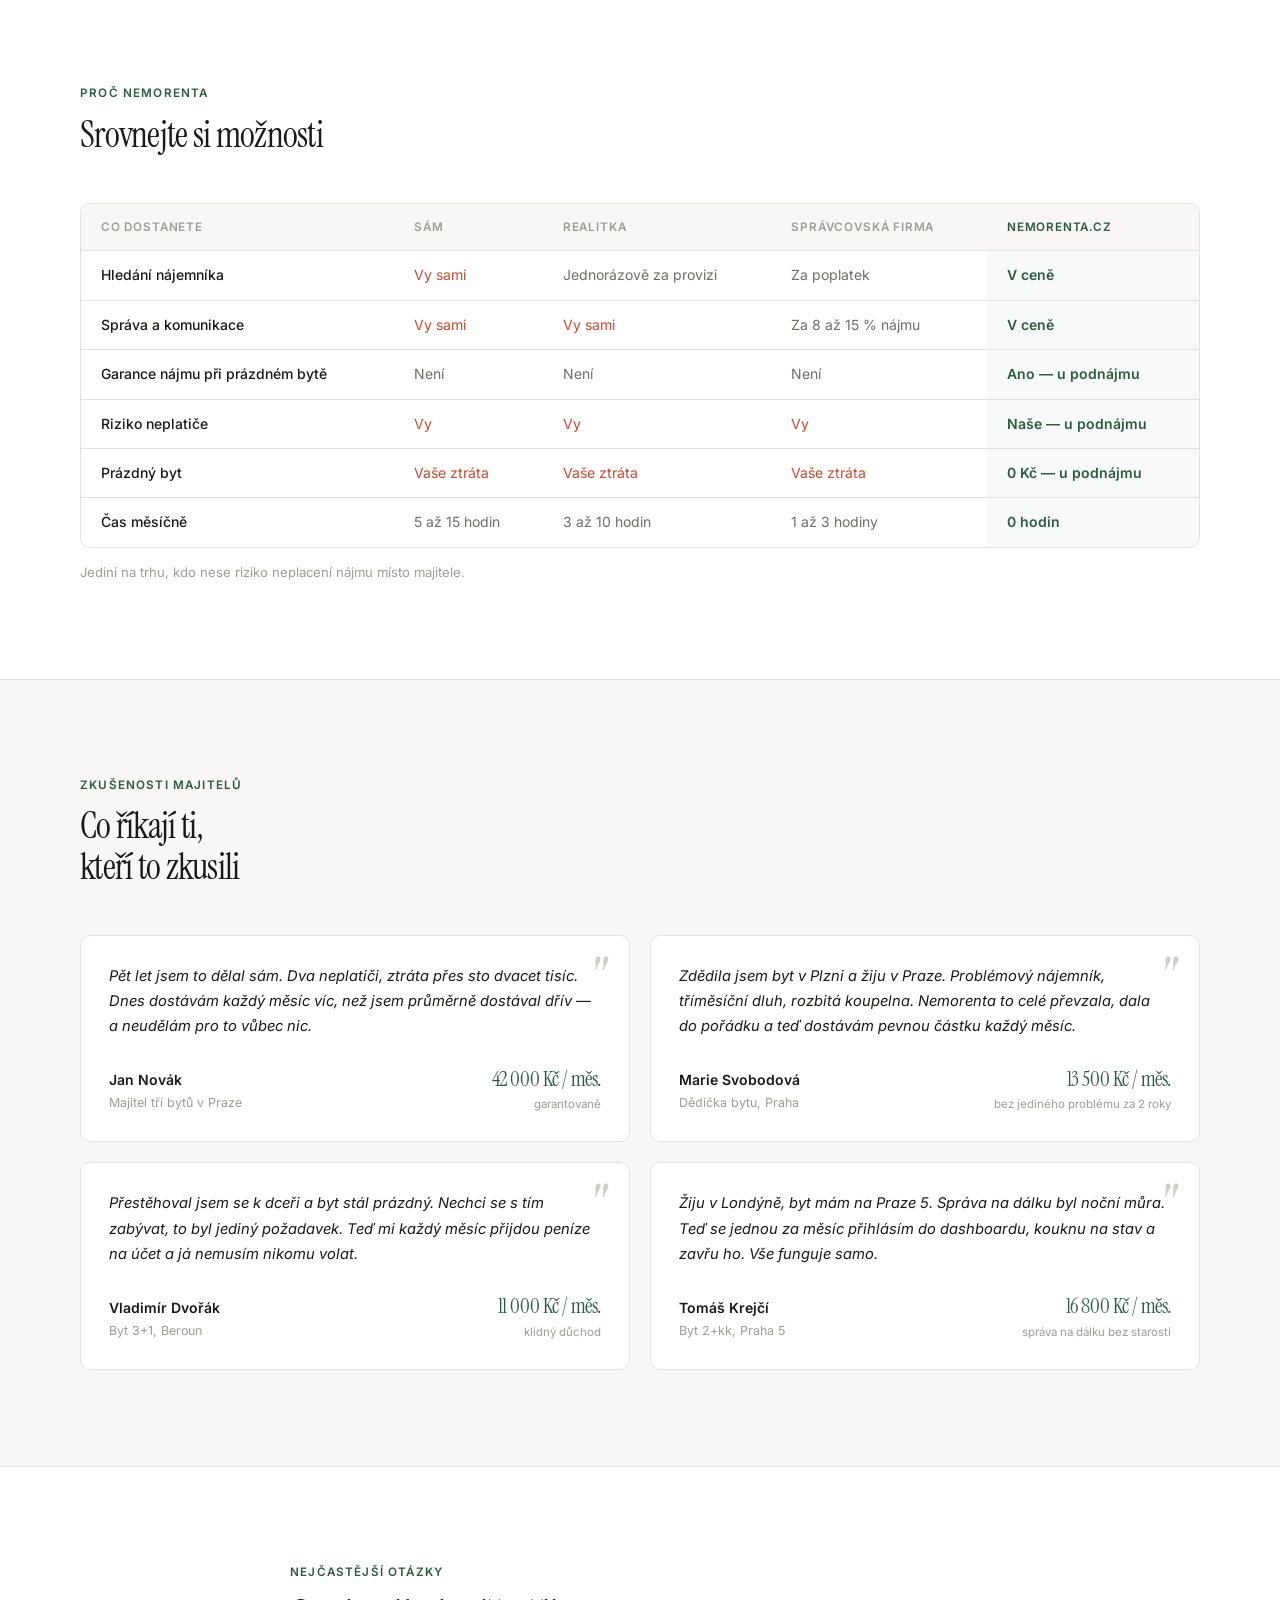
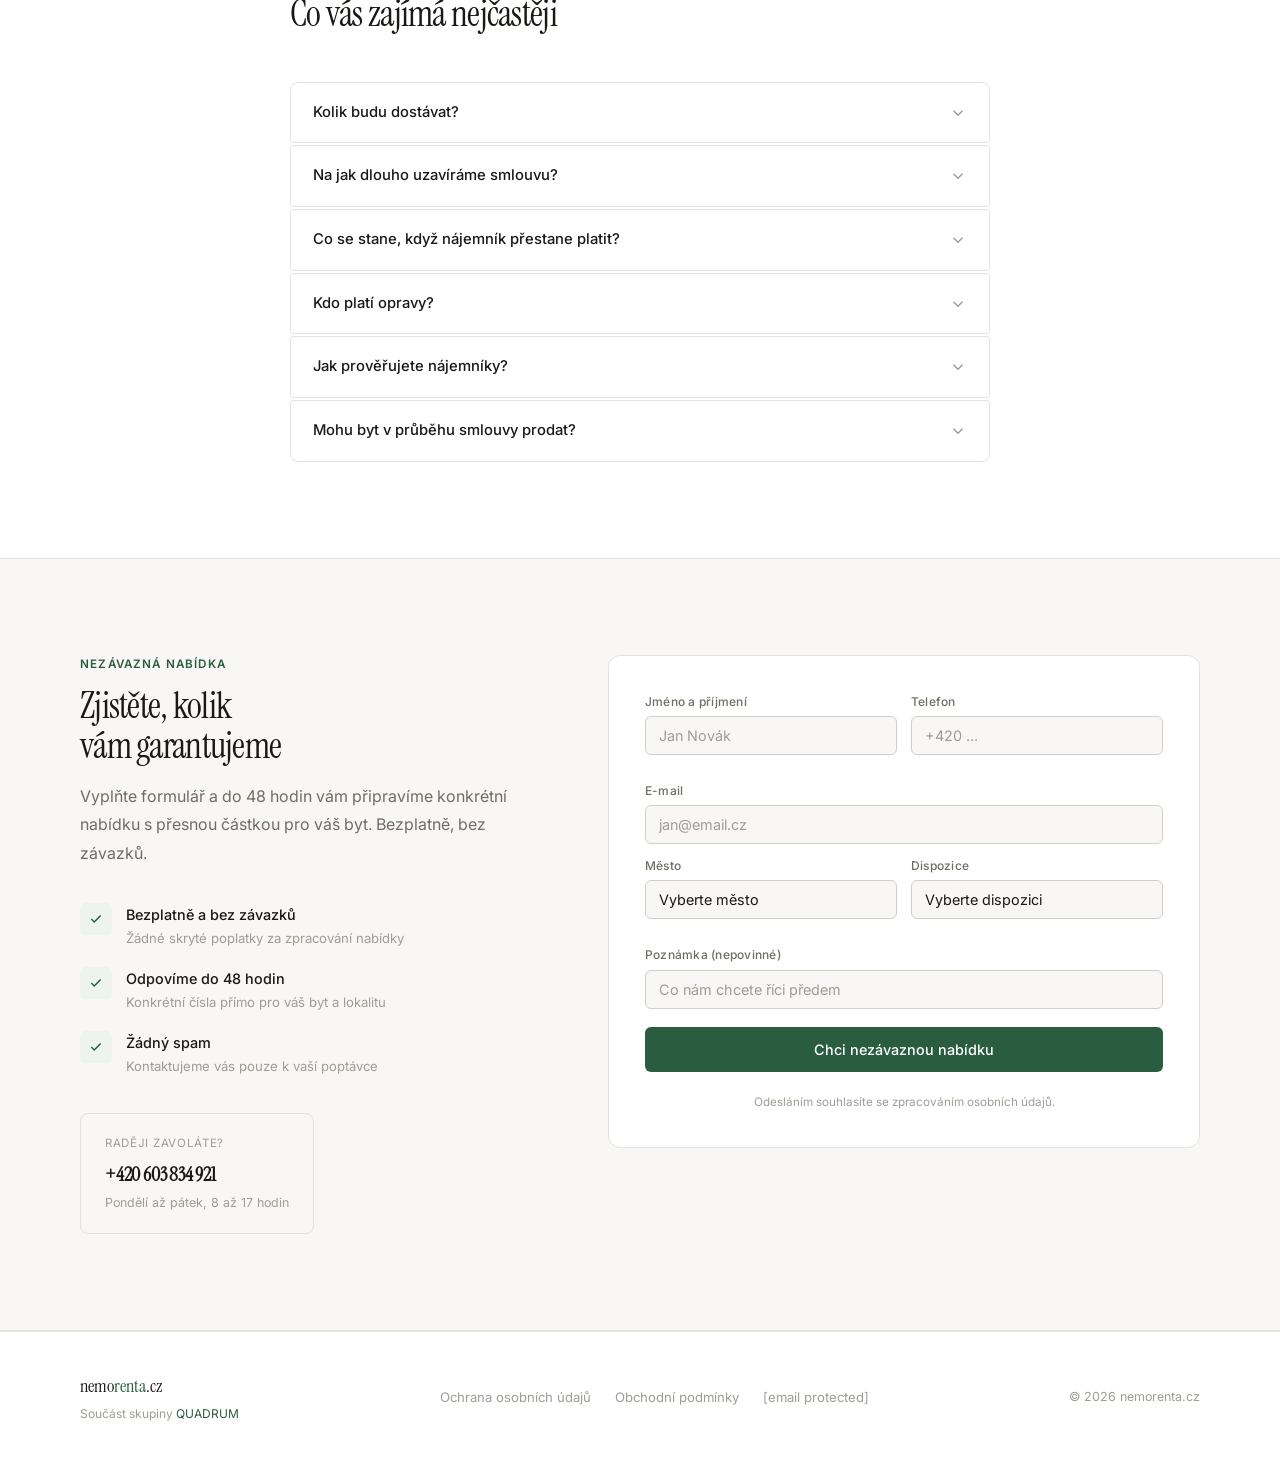
==== commit 04f58997: "Opravit gramatiku v hero textu - staráte se místo starejte se" ====
--- a/index.html
+++ b/index.html
@@ -256,7 +256,7 @@
   <div class="hero-l">
     <div class="hero-region">Praha &middot; Plzeň &middot; Beroun</div>
     <h1>Každý měsíc<br>peníze na účtu.<br><em>Ať se děje co se děje.</em></h1>
-    <p class="hero-sub">Předáte nám klíče a starejte se o sebe. Nájemník, smlouvy, opravy, reklamace, havárie &mdash; to všechno je od teď naše věc. Vám chodí na účet pevná částka, každý měsíc, bez ohledu na to, co se v bytě zrovna děje.</p>
+    <p class="hero-sub">Předáte nám klíče a staráte se o sebe. Nájemníka, smlouvy, opravy, reklamace, havárie &mdash; to všechno je od teď naše věc. Vám chodí na účet pevná částka každý měsíc, bez ohledu na to, co se v bytě zrovna děje.</p>
     <div class="hero-ctas">
       <a href="#kalkulator" class="btn">Kolik dostanu za svůj byt?</a>
       <a href="#jak-to-funguje" class="btn-outline">Jak to funguje</a>
